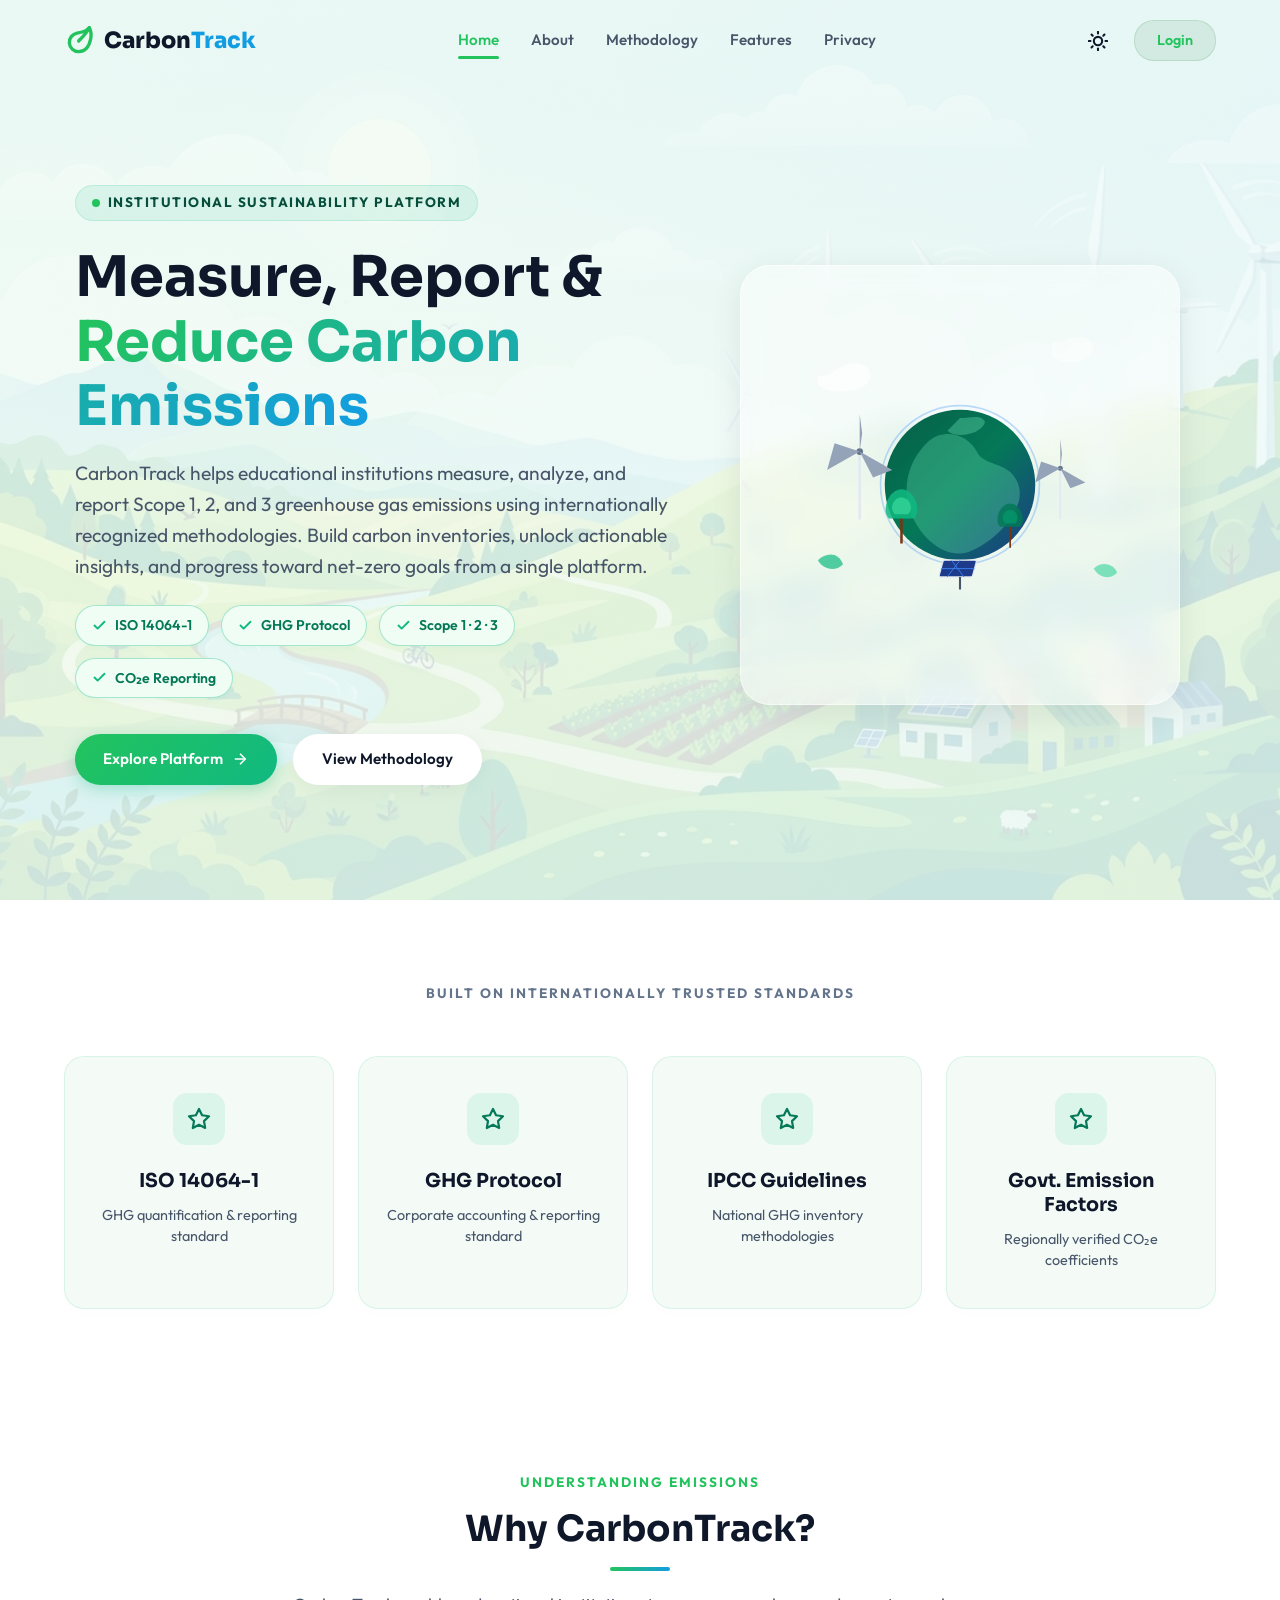
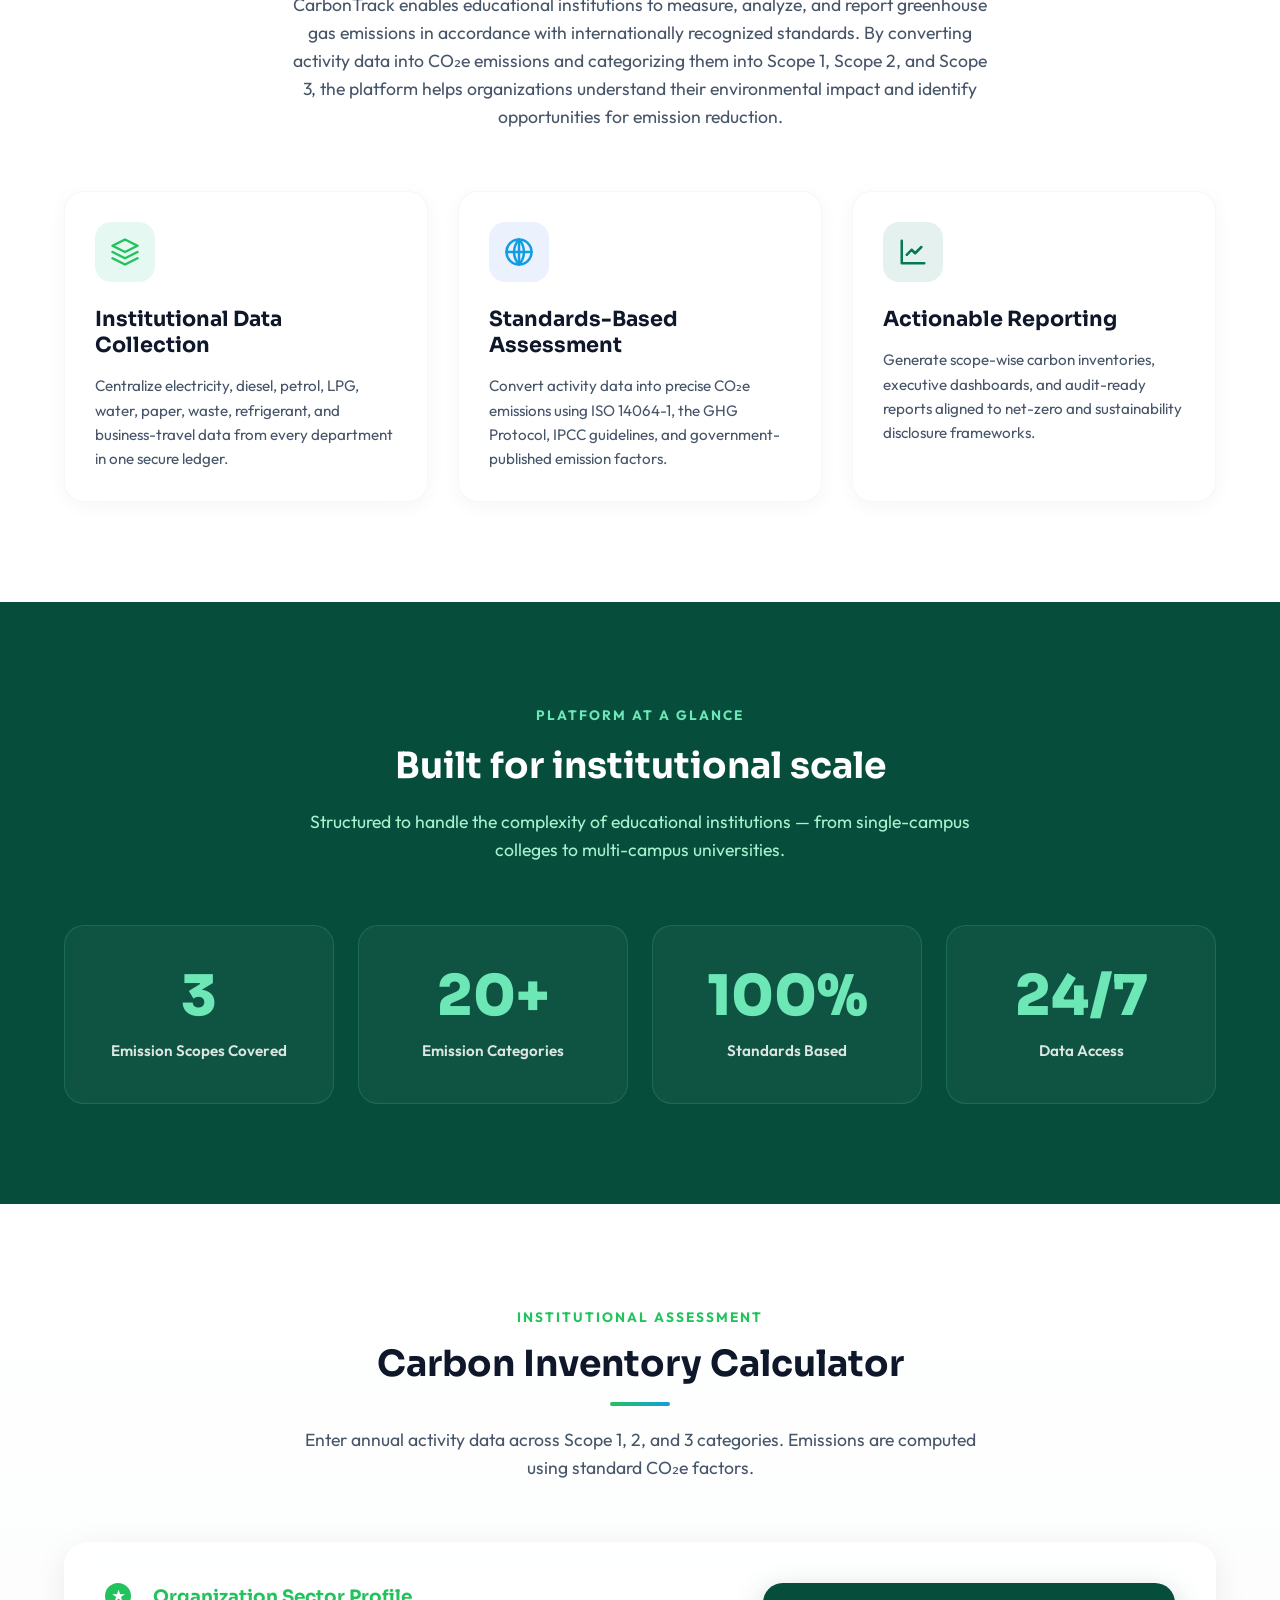
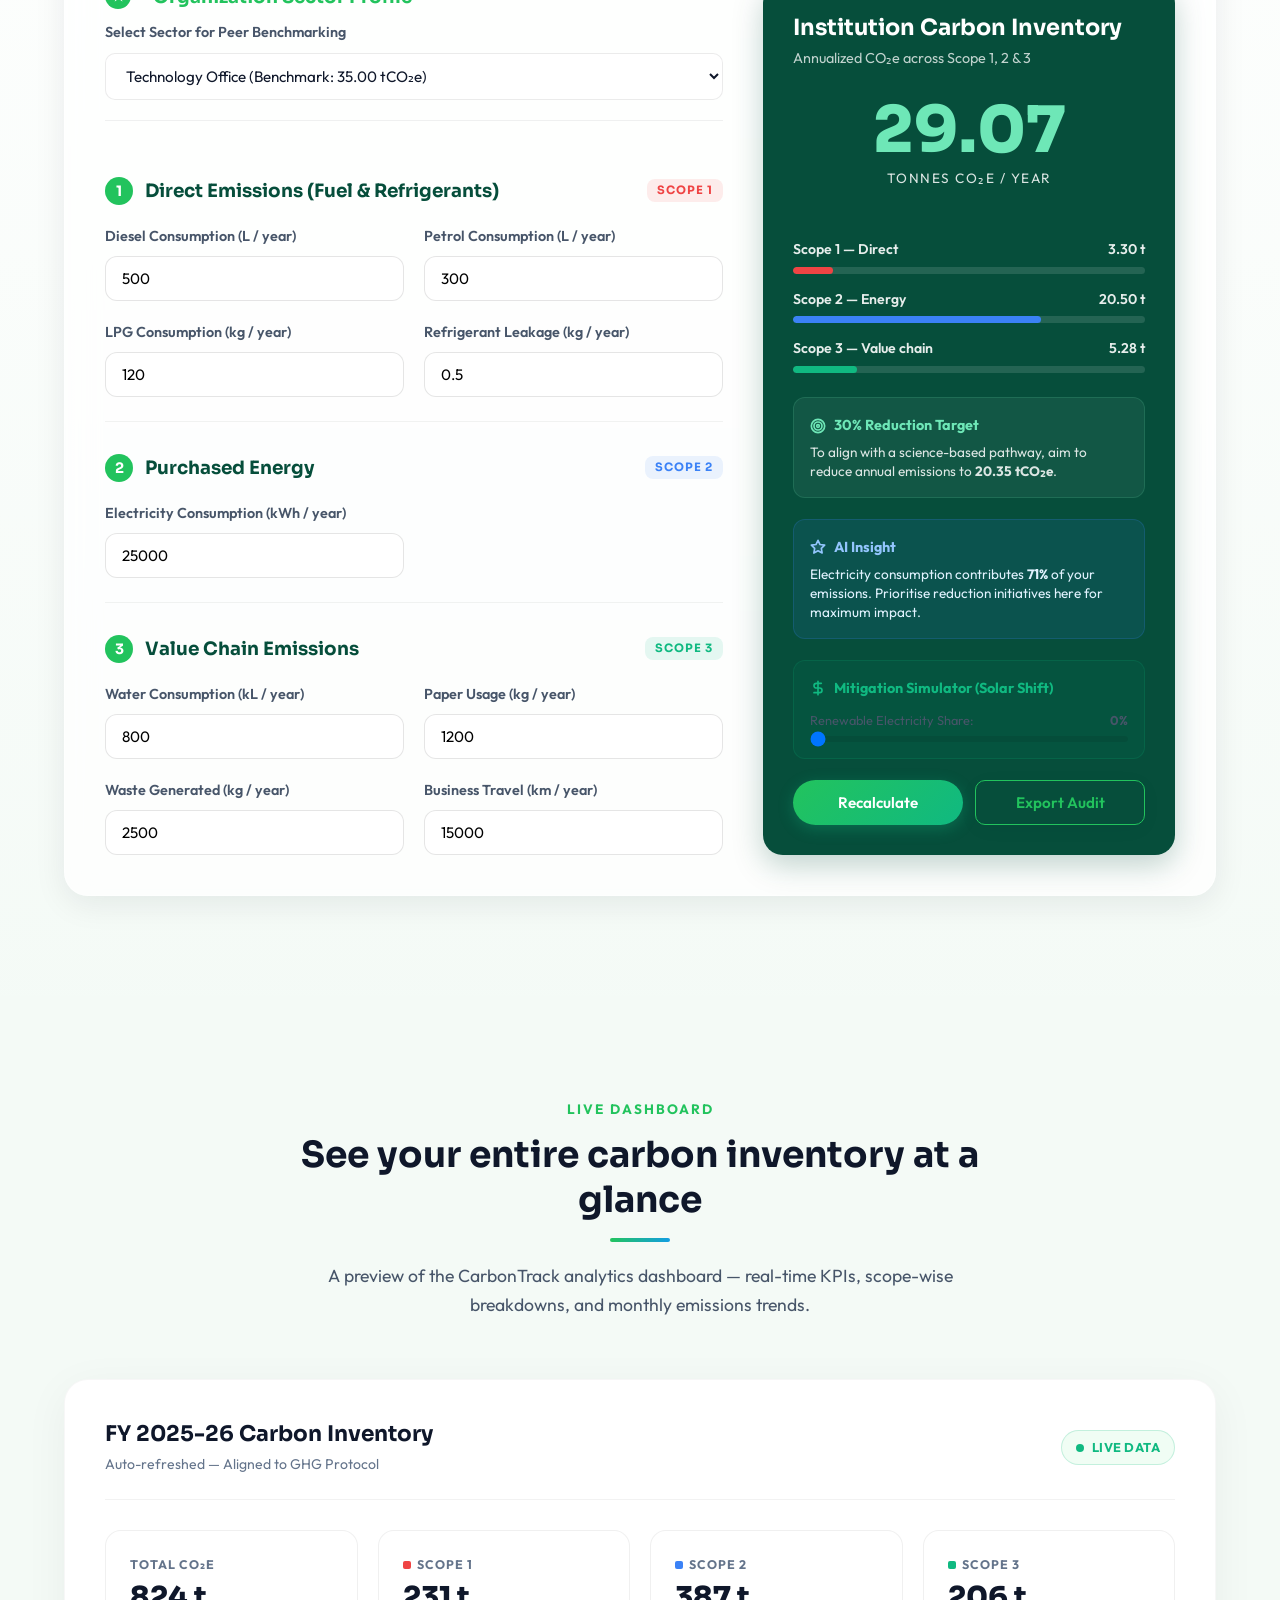
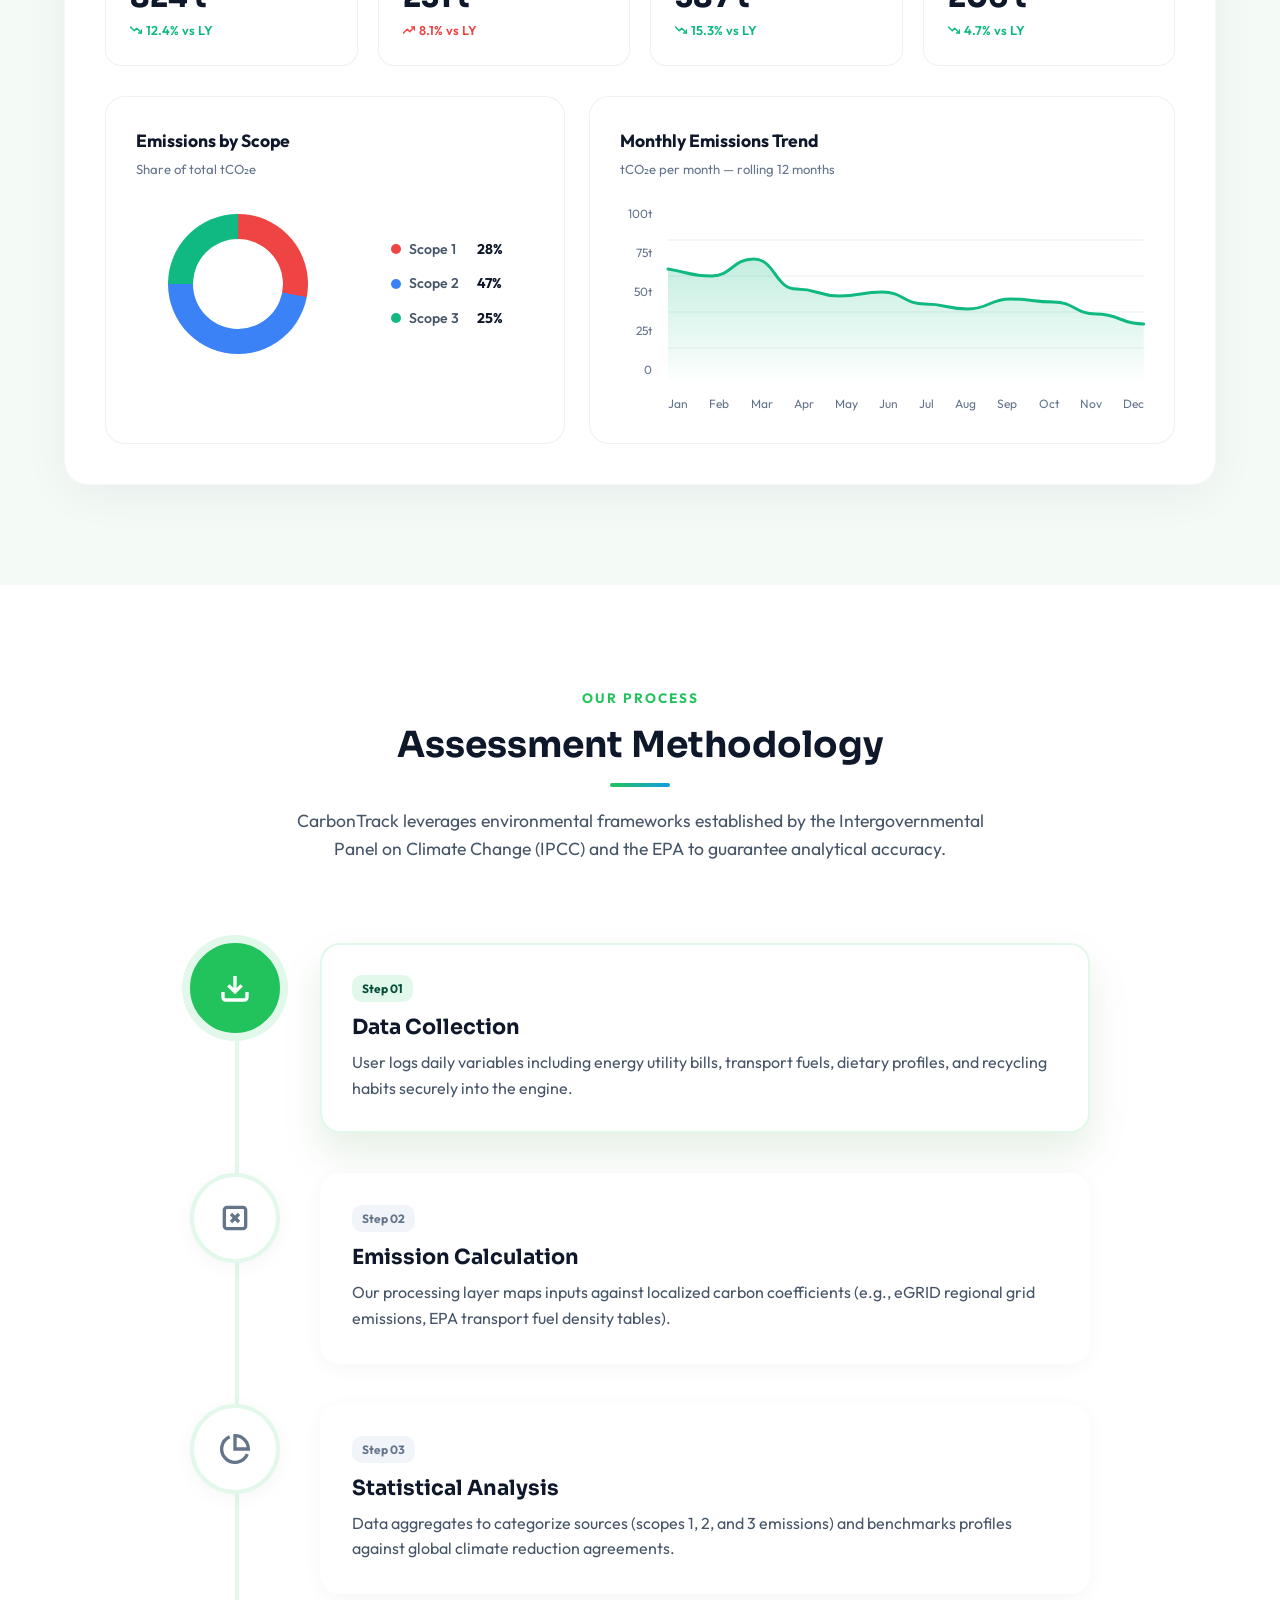
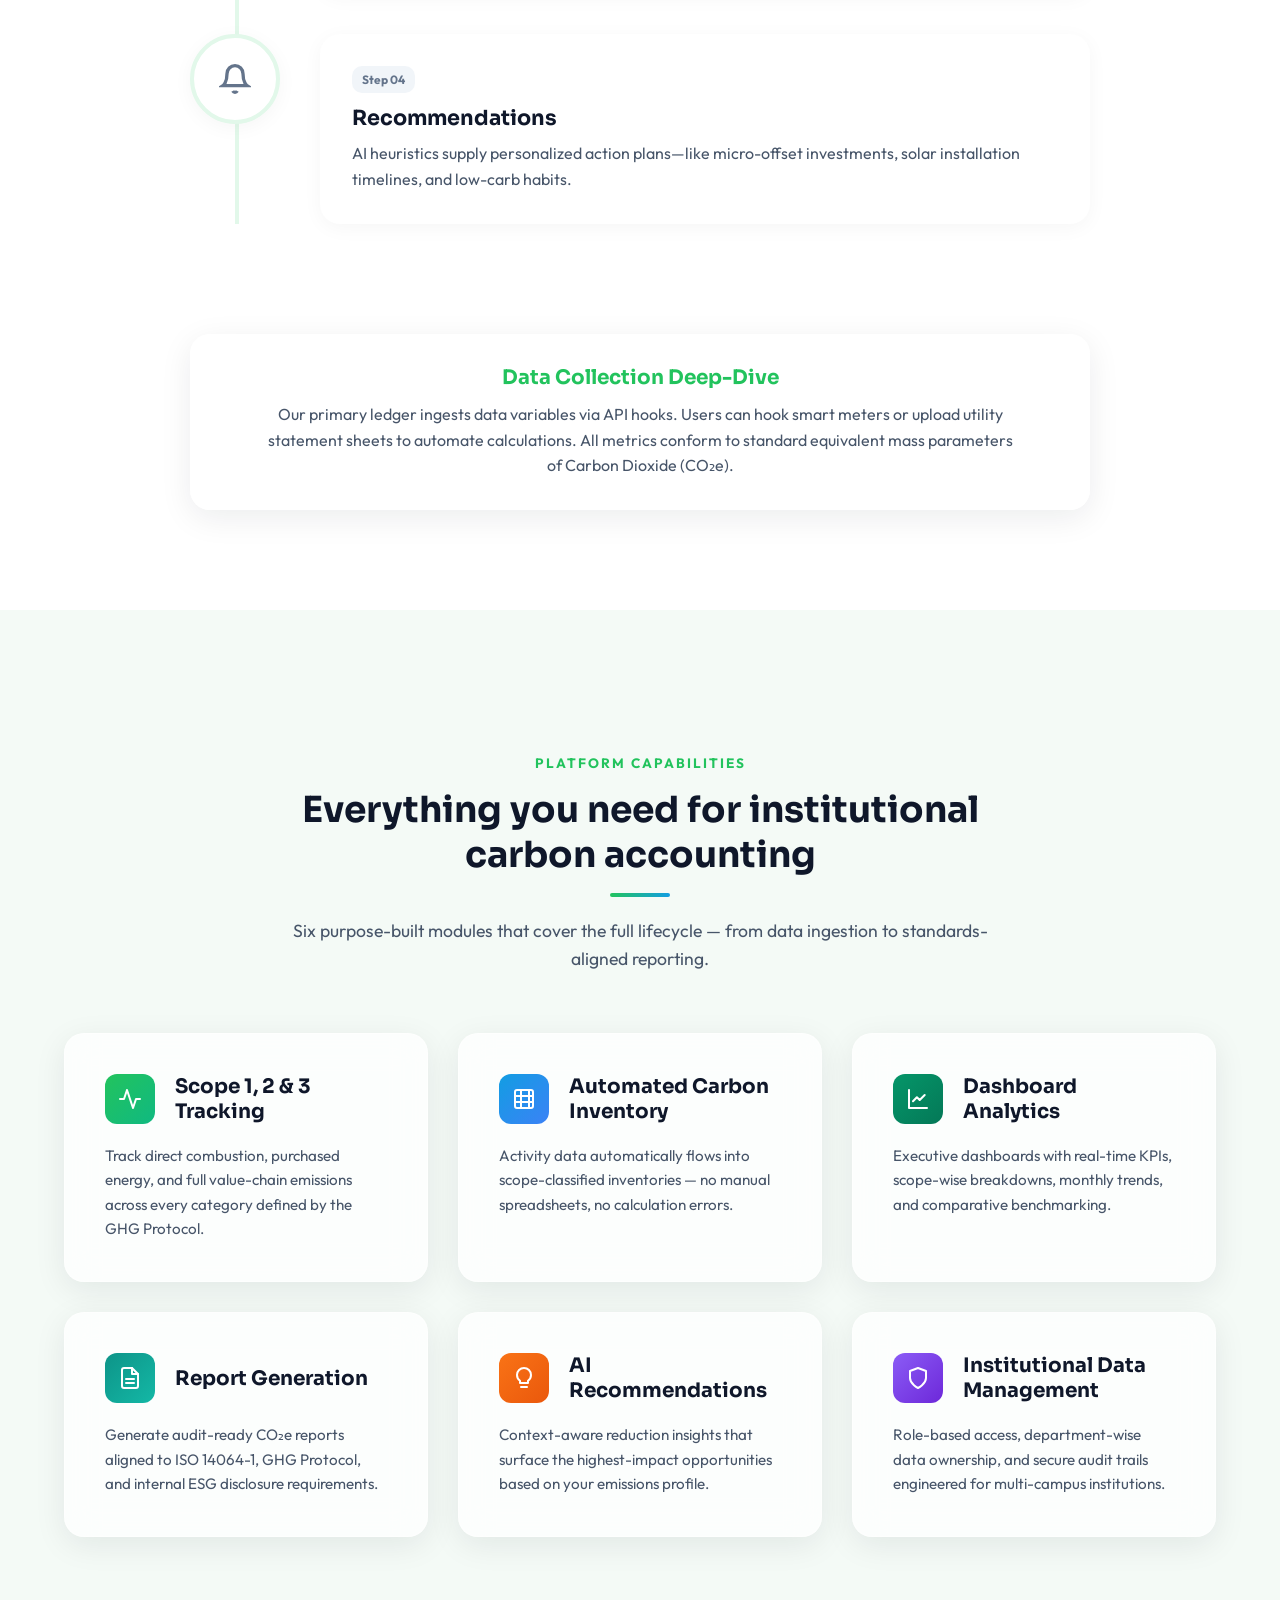
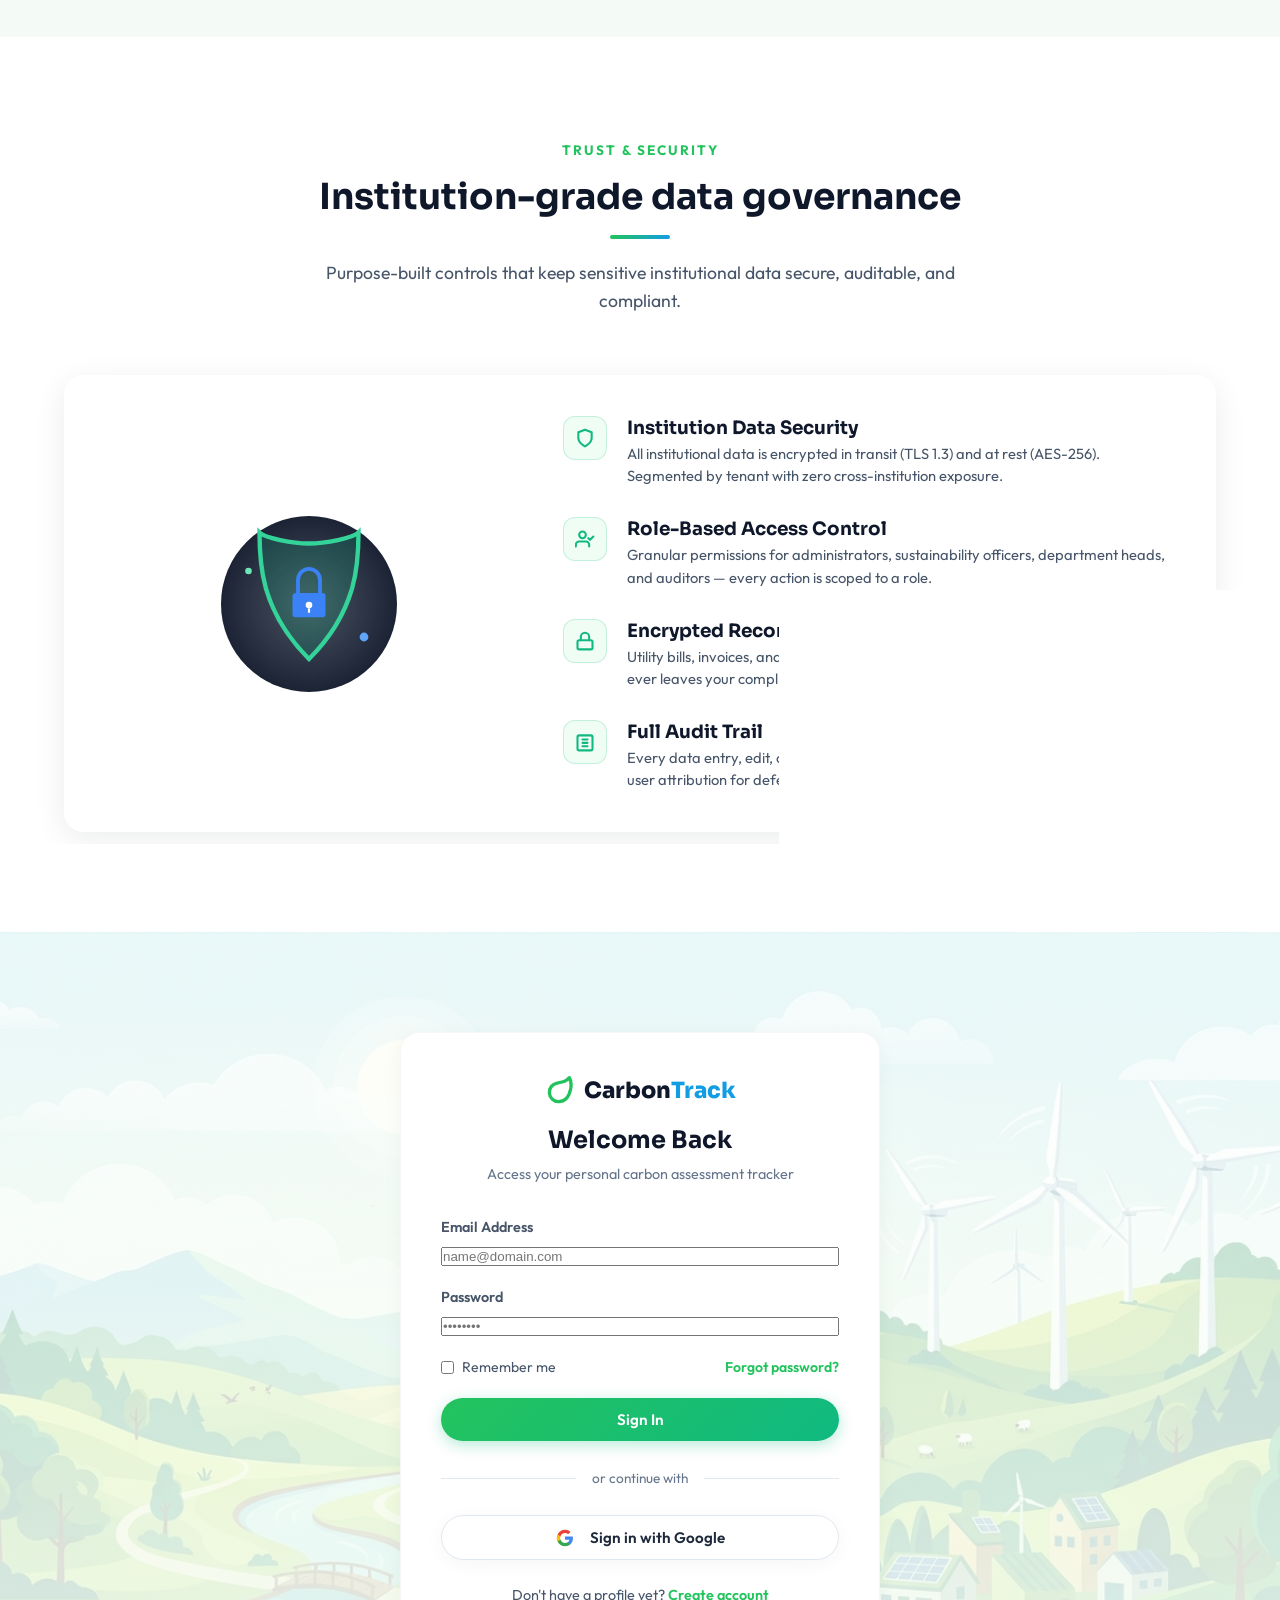
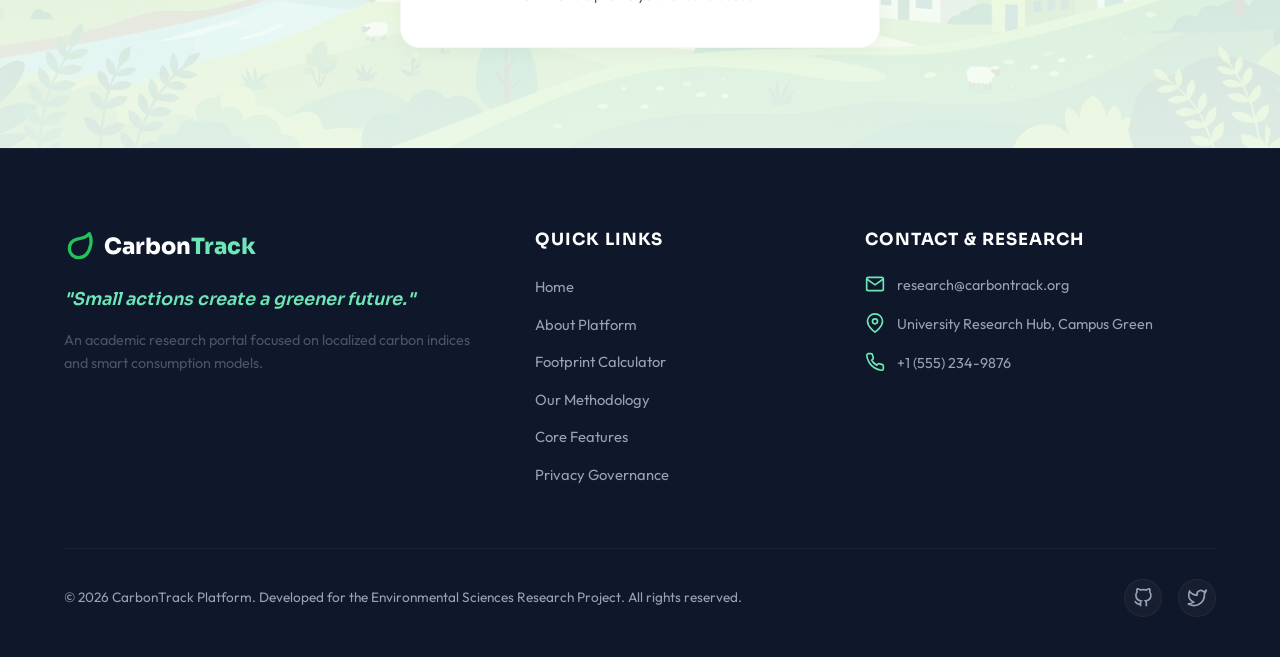
==== carbontrack/index.html @ b7587c64 "feat: upgrade CarbonTrack to institutional scale with live dashboard, dark mode, mitigation scenario" ====
<!DOCTYPE html>
<html lang="en">
<head>
    <meta charset="UTF-8">
    <meta name="viewport" content="width=device-width, initial-scale=1.0">
    <title>CarbonTrack — Carbon Footprint Emission Assessment Platform</title>
    <!-- SEO Meta Tags -->
    <meta name="description" content="An advanced data-driven assessment platform to measure, analyze, and optimize carbon footprint emissions. Clean environmental themes, interactive calculator, and sustainability reports.">
    <meta name="keywords" content="carbon footprint, carbon emission, sustainability, greenhouse gases, climate change calculator, eco tracker">
    <!-- Google Fonts -->
    <link rel="preconnect" href="https://fonts.googleapis.com">
    <link rel="preconnect" href="https://fonts.gstatic.com" crossorigin>
    <link href="https://fonts.googleapis.com/css2?family=Outfit:wght@300;400;500;600;700;800&family=Sora:wght@400;600;700;800&display=swap" rel="stylesheet">
    <!-- Stylesheet -->
    <link rel="stylesheet" href="styles.css">
</head>
<body>

    <!-- Header / Navigation Bar -->
    <header class="navbar" id="navbar">
        <div class="nav-container">
            <a href="#home" class="logo" id="nav-logo">
                <svg class="logo-svg" viewBox="0 0 24 24" fill="none" stroke="currentColor" stroke-width="2.5" stroke-linecap="round" stroke-linejoin="round">
                    <path d="M11 20A7 7 0 0 1 9.8 6.1C15.5 5 17 4.48 19 2c1 2 2 3.5 1 8.5C18.4 18 14.5 20 11 20z"></path>
                    <path d="M19 2c-2.26 4.33-5.27 7.14-8 10"></path>
                </svg>
                <span>Carbon<span>Track</span></span>
            </a>
            
            <nav class="nav-menu" id="nav-menu">
                <a href="#home" class="nav-link active">Home</a>
                <a href="#about" class="nav-link">About</a>
                <a href="#methodology" class="nav-link">Methodology</a>
                <a href="#features" class="nav-link">Features</a>
                <a href="#privacy" class="nav-link">Privacy</a>
                <a href="#login" class="nav-btn-login-mobile">Login</a>
            </nav>

            <div class="nav-actions">
                <button class="theme-toggle-btn" id="theme-toggle-btn" aria-label="Toggle Theme">
                    <svg class="sun-icon" viewBox="0 0 24 24" fill="none" stroke="currentColor" stroke-width="2.5" stroke-linecap="round" stroke-linejoin="round">
                        <circle cx="12" cy="12" r="5"></circle>
                        <line x1="12" y1="1" x2="12" y2="3"></line>
                        <line x1="12" y1="21" x2="12" y2="23"></line>
                        <line x1="4.22" y1="4.22" x2="5.64" y2="5.64"></line>
                        <line x1="18.36" y1="18.36" x2="19.78" y2="19.78"></line>
                        <line x1="1" y1="12" x2="3" y2="12"></line>
                        <line x1="21" y1="12" x2="23" y2="12"></line>
                        <line x1="4.22" y1="19.78" x2="5.64" y2="18.36"></line>
                        <line x1="18.36" y1="5.64" x2="19.78" y2="4.22"></line>
                    </svg>
                    <svg class="moon-icon" viewBox="0 0 24 24" fill="none" stroke="currentColor" stroke-width="2.5" stroke-linecap="round" stroke-linejoin="round" style="display: none;">
                        <path d="M21 12.79A9 9 0 1 1 11.21 3 7 7 0 0 0 21 12.79z"></path>
                    </svg>
                </button>
                <a href="#login" class="btn-login-nav" id="login-nav-trigger">Login</a>
                <button class="hamburger-toggle" id="hamburger-toggle" aria-label="Toggle Menu">
                    <span></span>
                    <span></span>
                    <span></span>
                </button>
            </div>
        </div>
    </header>

    <!-- Hero Section -->
    <section class="hero-section" id="home">
        <div class="hero-bg-overlay"></div>
        <div class="hero-container">
            <div class="hero-content">
                <div class="hero-tagline">
                    <span class="pulse-dot"></span> Institutional Sustainability Platform
                </div>
                <h1 class="hero-title">Measure, Report &<br><span class="highlight-text">Reduce Carbon Emissions</span></h1>
                <p class="hero-subtitle">
                    CarbonTrack helps educational institutions measure, analyze, and report Scope 1, 2, and 3 greenhouse gas emissions using internationally recognized methodologies. Build carbon inventories, unlock actionable insights, and progress toward net-zero goals from a single platform.
                </p>
                <div class="hero-badges">
                    <div class="hero-badge-pill">
                        <svg class="badge-check-icon" viewBox="0 0 24 24" fill="none" stroke="currentColor" stroke-width="3" stroke-linecap="round" stroke-linejoin="round">
                            <polyline points="20 6 9 17 4 12"></polyline>
                        </svg>
                        <span>ISO 14064-1</span>
                    </div>
                    <div class="hero-badge-pill">
                        <svg class="badge-check-icon" viewBox="0 0 24 24" fill="none" stroke="currentColor" stroke-width="3" stroke-linecap="round" stroke-linejoin="round">
                            <polyline points="20 6 9 17 4 12"></polyline>
                        </svg>
                        <span>GHG Protocol</span>
                    </div>
                    <div class="hero-badge-pill">
                        <svg class="badge-check-icon" viewBox="0 0 24 24" fill="none" stroke="currentColor" stroke-width="3" stroke-linecap="round" stroke-linejoin="round">
                            <polyline points="20 6 9 17 4 12"></polyline>
                        </svg>
                        <span>Scope 1 · 2 · 3</span>
                    </div>
                    <div class="hero-badge-pill">
                        <svg class="badge-check-icon" viewBox="0 0 24 24" fill="none" stroke="currentColor" stroke-width="3" stroke-linecap="round" stroke-linejoin="round">
                            <polyline points="20 6 9 17 4 12"></polyline>
                        </svg>
                        <span>CO₂e Reporting</span>
                    </div>
                </div>
                <div class="hero-ctas">
                    <a href="#calculator" class="btn btn-primary">
                        <span>Explore Platform</span>
                        <svg width="18" height="18" viewBox="0 0 24 24" fill="none" stroke="currentColor" stroke-width="2"><line x1="5" y1="12" x2="19" y2="12"></line><polyline points="12 5 19 12 12 19"></polyline></svg>
                    </a>
                    <a href="#methodology" class="btn btn-secondary">View Methodology</a>
                </div>
            </div>
            
            <!-- Graphic Container with Interactive Eco-Scene -->
            <div class="hero-visual">
                <div class="glass-scene-card">
                    <svg class="eco-illustration" viewBox="0 0 500 500" fill="none" xmlns="http://www.w3.org/2000/svg">
                        <!-- Sky Background & Clouds -->
                        <g class="sky-elements">
                            <path class="cloud-1" d="M80 120 C 100 120, 110 100, 130 105 C 145 108, 150 125, 130 135 C 110 140, 90 140, 80 130 Z" fill="white" fill-opacity="0.6"/>
                            <path class="cloud-2" d="M360 80 C 375 80, 385 70, 400 75 C 410 78, 415 90, 400 100 C 385 105, 370 105, 360 95 Z" fill="white" fill-opacity="0.4"/>
                        </g>

                        <!-- Glowing Sun -->
                        <circle cx="250" cy="250" r="160" stroke="url(#sun-glow)" stroke-width="1.5" stroke-dasharray="10 15" class="sun-orbit"/>
                        <circle cx="250" cy="250" r="120" stroke="rgba(255,255,255,0.15)" stroke-width="1"/>
                        
                        <!-- Stylized Earth Core -->
                        <g class="earth-group">
                            <circle cx="250" cy="250" r="90" fill="url(#earth-gradient)" class="earth-core"/>
                            <!-- Landmasses -->
                            <path d="M210 200 C 230 180, 260 190, 270 210 C 280 230, 310 220, 320 250 C 330 280, 290 320, 260 330 C 230 340, 200 310, 190 280 C 180 250, 190 220, 210 200 Z" fill="#6EE7B7" fill-opacity="0.3" class="earth-land"/>
                            <path d="M250 170 C 265 170, 275 165, 280 175 C 275 190, 245 195, 235 185 Z" fill="#6EE7B7" fill-opacity="0.35" class="earth-land"/>
                            <!-- Earth atmosphere ring -->
                            <circle cx="250" cy="250" r="95" stroke="#60A5FA" stroke-width="2" stroke-opacity="0.4" fill="none"/>
                        </g>

                        <!-- Eco-Grid Objects -->
                        <!-- Wind Turbine 1 (Left) -->
                        <g class="turbine" transform="translate(130, 210)">
                            <line x1="0" y1="0" x2="0" y2="80" stroke="#E2E8F0" stroke-width="3" stroke-linecap="round"/>
                            <g class="blades">
                                <circle cx="0" cy="0" r="4" fill="#64748B"/>
                                <path d="M0 0 L0 -45 L3 -22 Z" fill="#94A3B8"/>
                                <path d="M0 0 L39 22 L16 31 Z" fill="#94A3B8"/>
                                <path d="M0 0 L-39 22 L-30 -10 Z" fill="#94A3B8"/>
                            </g>
                        </g>
                        
                        <!-- Wind Turbine 2 (Right) -->
                        <g class="turbine fast" transform="translate(370, 230)">
                            <line x1="0" y1="0" x2="0" y2="60" stroke="#E2E8F0" stroke-width="2" stroke-linecap="round"/>
                            <g class="blades">
                                <circle cx="0" cy="0" r="3" fill="#64748B"/>
                                <path d="M0 0 L0 -35 L2 -17 Z" fill="#94A3B8"/>
                                <path d="M0 0 L30 17 L12 24 Z" fill="#94A3B8"/>
                                <path d="M0 0 L-30 17 L-23 -8 Z" fill="#94A3B8"/>
                            </g>
                        </g>

                        <!-- Swaying Trees -->
                        <g class="tree tree-left" transform="translate(180, 290)">
                            <path d="M0 0 L0 30" stroke="#78350F" stroke-width="3"/>
                            <path d="M-15 0 C -25 -10, -15 -35, 0 -35 C 15 -35, 25 -10, 15 0 Z" fill="#10B981" fill-opacity="0.85"/>
                            <path d="M-8 -5 C -15 -12, -10 -25, 0 -25 C 10 -25, 15 -12, 8 -5 Z" fill="#34D399" fill-opacity="0.8"/>
                        </g>
                        
                        <g class="tree tree-right" transform="translate(310, 300)">
                            <path d="M0 0 L0 25" stroke="#78350F" stroke-width="2"/>
                            <path d="M-12 0 C -20 -8, -12 -28, 0 -28 C 12 -28, 20 -8, 12 0 Z" fill="#047857" fill-opacity="0.85"/>
                            <path d="M-6 -4 C -12 -10, -8 -20, 0 -20 C 8 -20, 12 -10, 6 -4 Z" fill="#059669" fill-opacity="0.8"/>
                        </g>

                        <!-- Solar Panels -->
                        <g class="solar-panel" transform="translate(230, 340)">
                            <rect x="0" y="0" width="40" height="20" rx="2" transform="skewX(-15)" fill="#1E3A8A" stroke="#E2E8F0" stroke-width="1.5"/>
                            <line x1="10" y1="0" x2="30" y2="20" stroke="#3B82F6" stroke-width="1" transform="skewX(-15)"/>
                            <line x1="20" y1="0" x2="10" y2="20" stroke="#3B82F6" stroke-width="1" transform="skewX(-15)"/>
                            <line x1="0" y1="10" x2="40" y2="10" stroke="#3B82F6" stroke-width="1" transform="skewX(-15)"/>
                            <line x1="20" y1="20" x2="20" y2="35" stroke="#475569" stroke-width="2.5"/>
                        </g>

                        <!-- Animated Leaves floating -->
                        <path class="leaf-particle l1" d="M80 340 C90 330, 105 330, 110 345 C100 355, 85 350, 80 340 Z" fill="#10B981" fill-opacity="0.7"/>
                        <path class="leaf-particle l2" d="M410 350 C420 340, 435 345, 438 355 C428 365, 415 360, 410 350 Z" fill="#34D399" fill-opacity="0.6"/>

                        <!-- Gradients definition -->
                        <defs>
                            <radialGradient id="sun-glow" cx="50%" cy="50%" r="50%">
                                <stop offset="0%" stop-color="#34D399" stop-opacity="0.3"/>
                                <stop offset="60%" stop-color="#3B82F6" stop-opacity="0.1"/>
                                <stop offset="100%" stop-color="#FFFFFF" stop-opacity="0"/>
                            </radialGradient>
                            <linearGradient id="earth-gradient" x1="0%" y1="0%" x2="100%" y2="100%">
                                <stop offset="0%" stop-color="#065F46"/>
                                <stop offset="50%" stop-color="#047857"/>
                                <stop offset="100%" stop-color="#1E3A8A"/>
                            </linearGradient>
                        </defs>
                    </svg>
                </div>
            </div>
        </div>
    </section>

    <!-- Standards Section -->
    <section class="standards-section">
        <div class="container">
            <div class="standards-header text-center">
                <span class="standards-label">Built on Internationally Trusted Standards</span>
            </div>
            
            <div class="standards-grid">
                <!-- Standard 1 -->
                <div class="standard-card">
                    <div class="standard-icon-box">
                        <svg viewBox="0 0 24 24" fill="none" stroke="currentColor" stroke-width="2.2" stroke-linecap="round" stroke-linejoin="round" class="standard-icon">
                            <polygon points="12 2 15.09 8.26 22 9.27 17 14.14 18.18 21.02 12 17.77 5.82 21.02 7 14.14 2 9.27 8.91 8.26 12 2"></polygon>
                        </svg>
                    </div>
                    <h3>ISO 14064-1</h3>
                    <p>GHG quantification & reporting standard</p>
                </div>
                
                <!-- Standard 2 -->
                <div class="standard-card">
                    <div class="standard-icon-box">
                        <svg viewBox="0 0 24 24" fill="none" stroke="currentColor" stroke-width="2.2" stroke-linecap="round" stroke-linejoin="round" class="standard-icon">
                            <polygon points="12 2 15.09 8.26 22 9.27 17 14.14 18.18 21.02 12 17.77 5.82 21.02 7 14.14 2 9.27 8.91 8.26 12 2"></polygon>
                        </svg>
                    </div>
                    <h3>GHG Protocol</h3>
                    <p>Corporate accounting & reporting standard</p>
                </div>
                
                <!-- Standard 3 -->
                <div class="standard-card">
                    <div class="standard-icon-box">
                        <svg viewBox="0 0 24 24" fill="none" stroke="currentColor" stroke-width="2.2" stroke-linecap="round" stroke-linejoin="round" class="standard-icon">
                            <polygon points="12 2 15.09 8.26 22 9.27 17 14.14 18.18 21.02 12 17.77 5.82 21.02 7 14.14 2 9.27 8.91 8.26 12 2"></polygon>
                        </svg>
                    </div>
                    <h3>IPCC Guidelines</h3>
                    <p>National GHG inventory methodologies</p>
                </div>
                
                <!-- Standard 4 -->
                <div class="standard-card">
                    <div class="standard-icon-box">
                        <svg viewBox="0 0 24 24" fill="none" stroke="currentColor" stroke-width="2.2" stroke-linecap="round" stroke-linejoin="round" class="standard-icon">
                            <polygon points="12 2 15.09 8.26 22 9.27 17 14.14 18.18 21.02 12 17.77 5.82 21.02 7 14.14 2 9.27 8.91 8.26 12 2"></polygon>
                        </svg>
                    </div>
                    <h3>Govt. Emission Factors</h3>
                    <p>Regionally verified CO₂e coefficients</p>
                </div>
            </div>
        </div>
    </section>

    <!-- About Carbon Footprint Section -->
    <section class="about-section" id="about">
        <div class="container">
            <div class="section-header text-center">
                <span class="section-label">Understanding Emissions</span>
                <h2 class="section-title">Why CarbonTrack?</h2>
                <div class="title-bar"></div>
                <p class="section-desc">
                   CarbonTrack enables educational institutions to measure, analyze, and report greenhouse gas emissions in accordance with internationally recognized standards. By converting activity data into CO₂e emissions and categorizing them into Scope 1, Scope 2, and Scope 3, the platform helps organizations understand their environmental impact and identify opportunities for emission reduction.
                </p>
            </div>

            <div class="grid grid-3">
                <!-- Card 1 -->
                <div class="card about-card scroll-reveal">
                    <div class="card-icon-container">
                        <svg viewBox="0 0 24 24" fill="none" stroke="currentColor" stroke-width="2" stroke-linecap="round" stroke-linejoin="round" class="card-icon green">
                            <polygon points="12 2 2 7 12 12 22 7 12 2"></polygon>
                            <polyline points="2 17 12 22 22 17"></polyline>
                            <polyline points="2 12 12 17 22 12"></polyline>
                        </svg>
                    </div>
                    <h3>Institutional Data Collection</h3>
                    <p>Centralize electricity, diesel, petrol, LPG, water, paper, waste, refrigerant, and business-travel data from every department in one secure ledger.</p>
                </div>
                
                <!-- Card 2 -->
                <div class="card about-card scroll-reveal">
                    <div class="card-icon-container">
                        <svg viewBox="0 0 24 24" fill="none" stroke="currentColor" stroke-width="2" stroke-linecap="round" stroke-linejoin="round" class="card-icon blue">
                            <circle cx="12" cy="12" r="10"></circle>
                            <line x1="2" y1="12" x2="22" y2="12"></line>
                            <line x1="12" y1="2" x2="12" y2="22"></line>
                            <path d="M12 2a15.3 15.3 0 0 1 4 10 15.3 15.3 0 0 1-4 10 15.3 15.3 0 0 1-4-10 15.3 15.3 0 0 1 4-10z"></path>
                        </svg>
                    </div>
                    <h3>Standards-Based Assessment</h3>
                    <p>Convert activity data into precise CO₂e emissions using ISO 14064-1, the GHG Protocol, IPCC guidelines, and government-published emission factors.</p>
                </div>

                <!-- Card 3 -->
                <div class="card about-card scroll-reveal">
                    <div class="card-icon-container">
                        <svg viewBox="0 0 24 24" fill="none" stroke="currentColor" stroke-width="2" stroke-linecap="round" stroke-linejoin="round" class="card-icon emerald">
                            <path d="M3 3v18h18"></path>
                            <polyline points="18.7 8 13.7 13 10.9 10.2 7 14.3"></polyline>
                        </svg>
                    </div>
                    <h3>Actionable Reporting</h3>
                    <p>Generate scope-wise carbon inventories, executive dashboards, and audit-ready reports aligned to net-zero and sustainability disclosure frameworks.</p>
                </div>
            </div>
        </div>
    </section>

    <!-- Stats Section -->
    <section class="stats-section">
        <div class="container">
            <div class="stats-header text-center">
                <span class="stats-label">Platform at a Glance</span>
                <h2 class="stats-title">Built for institutional scale</h2>
                <p class="stats-desc">Structured to handle the complexity of educational institutions — from single-campus colleges to multi-campus universities.</p>
            </div>
            
            <div class="stats-grid">
                <!-- Stat 1 -->
                <div class="stat-card scroll-reveal">
                    <div class="stat-number">3</div>
                    <div class="stat-text">Emission Scopes Covered</div>
                </div>
                
                <!-- Stat 2 -->
                <div class="stat-card scroll-reveal">
                    <div class="stat-number">20+</div>
                    <div class="stat-text">Emission Categories</div>
                </div>
                
                <!-- Stat 3 -->
                <div class="stat-card scroll-reveal">
                    <div class="stat-number">100%</div>
                    <div class="stat-text">Standards Based</div>
                </div>
                
                <!-- Stat 4 -->
                <div class="stat-card scroll-reveal">
                    <div class="stat-number">24/7</div>
                    <div class="stat-text">Data Access</div>
                </div>
            </div>
        </div>
    </section>

    <!-- Interactive Carbon Footprint Calculator Widget -->
    <section class="calculator-section" id="calculator">
        <div class="container">
            <div class="section-header text-center">
                <span class="section-label">Institutional Assessment</span>
                <h2 class="section-title">Carbon Inventory Calculator</h2>
                <div class="title-bar"></div>
                <p class="section-desc">Enter annual activity data across Scope 1, 2, and 3 categories. Emissions are computed using standard CO₂e factors.</p>
            </div>

            <div class="calculator-wrapper glass-card">
                <div class="calculator-form">
                    <!-- Organization Sector Benchmarking Profile -->
                    <div class="form-group-wrapper" style="margin-bottom: 24px; border-bottom: 1.5px solid rgba(0,0,0,0.06); padding-bottom: 20px;">
                        <h4 class="form-section-title" style="margin-bottom: 12px;">
                            <span class="title-left" style="color: var(--primary);">
                                <span class="step-num" style="background: var(--primary); color: white; border-radius: 50%; width: 26px; height: 26px; display: inline-flex; align-items: center; justify-content: center; font-weight: 700; margin-right: 10px;">★</span> Organization Sector Profile
                            </span>
                        </h4>
                        <div class="form-grid" style="grid-template-columns: 1fr;">
                            <div class="form-control">
                                <label for="organization-sector">Select Sector for Peer Benchmarking</label>
                                <select id="organization-sector" style="width: 100%; padding: 12px 16px; border: 1.5px solid rgba(0,0,0,0.08); border-radius: 10px; font-family: inherit; font-size: 0.95rem; background: var(--white); color: var(--dark); outline: none; transition: var(--transition); cursor: pointer;">
                                    <option value="tech-office">Technology Office (Benchmark: 35.00 tCO₂e)</option>
                                    <option value="university">University Campus (Benchmark: 120.00 tCO₂e)</option>
                                    <option value="manufacturing">Manufacturing Facility (Benchmark: 450.00 tCO₂e)</option>
                                    <option value="retail">Retail Store (Benchmark: 25.00 tCO₂e)</option>
                                </select>
                            </div>
                        </div>
                    </div>

                    <!-- Step 1: Scope 1 -->
                    <div class="form-group-wrapper">
                        <h4 class="form-section-title">
                            <span class="title-left">
                                <span class="step-num">1</span> Direct Emissions (Fuel & Refrigerants)
                            </span>
                            <span class="scope-badge scope1">Scope 1</span>
                        </h4>
                        <div class="form-grid">
                            <div class="form-control">
                                <label for="diesel-consumption">Diesel Consumption (L / year)</label>
                                <input type="number" id="diesel-consumption" value="500" min="0">
                            </div>
                            <div class="form-control">
                                <label for="petrol-consumption">Petrol Consumption (L / year)</label>
                                <input type="number" id="petrol-consumption" value="300" min="0">
                            </div>
                            <div class="form-control">
                                <label for="lpg-consumption">LPG Consumption (kg / year)</label>
                                <input type="number" id="lpg-consumption" value="120" min="0">
                            </div>
                            <div class="form-control">
                                <label for="refrigerant-leakage">Refrigerant Leakage (kg / year)</label>
                                <input type="number" id="refrigerant-leakage" value="0.5" step="0.1" min="0">
                            </div>
                        </div>
                    </div>

                    <!-- Step 2: Scope 2 -->
                    <div class="form-group-wrapper">
                        <h4 class="form-section-title">
                            <span class="title-left">
                                <span class="step-num">2</span> Purchased Energy
                            </span>
                            <span class="scope-badge scope2">Scope 2</span>
                        </h4>
                        <div class="form-grid">
                            <div class="form-control">
                                <label for="electricity-consumption">Electricity Consumption (kWh / year)</label>
                                <input type="number" id="electricity-consumption" value="25000" min="0">
                            </div>
                        </div>
                    </div>

                    <!-- Step 3: Scope 3 -->
                    <div class="form-group-wrapper">
                        <h4 class="form-section-title">
                            <span class="title-left">
                                <span class="step-num">3</span> Value Chain Emissions
                            </span>
                            <span class="scope-badge scope3">Scope 3</span>
                        </h4>
                        <div class="form-grid">
                            <div class="form-control">
                                <label for="water-consumption">Water Consumption (kL / year)</label>
                                <input type="number" id="water-consumption" value="800" min="0">
                            </div>
                            <div class="form-control">
                                <label for="paper-usage">Paper Usage (kg / year)</label>
                                <input type="number" id="paper-usage" value="1200" min="0">
                            </div>
                            <div class="form-control">
                                <label for="waste-generated">Waste Generated (kg / year)</label>
                                <input type="number" id="waste-generated" value="2500" min="0">
                            </div>
                            <div class="form-control">
                                <label for="business-travel">Business Travel (km / year)</label>
                                <input type="number" id="business-travel" value="15000" min="0">
                            </div>
                        </div>
                    </div>
                </div>

                <!-- Calculator Outputs (Visual meters) -->
                <div class="calculator-results">
                    <div class="results-header">
                        <h3>Institution Carbon Inventory</h3>
                        <p>Annualized CO₂e across Scope 1, 2 & 3</p>
                    </div>

                    <div class="emissions-score-box">
                        <div class="score-number" id="carbon-score">29.07</div>
                        <div class="score-unit">TONNES CO₂E / YEAR</div>
                    </div>

                    <!-- Scope Breakdown Bars -->
                    <div class="scopes-breakdown">
                        <div class="scope-row">
                            <div class="scope-info">
                                <span>Scope 1 — Direct</span>
                                <span id="scope1-val">3.30 t</span>
                            </div>
                            <div class="scope-bar-track">
                                <div class="scope-bar-fill scope1-fill" id="scope1-bar" style="width: 11.3%;"></div>
                            </div>
                        </div>
                        <div class="scope-row">
                            <div class="scope-info">
                                <span>Scope 2 — Energy</span>
                                <span id="scope2-val">20.50 t</span>
                            </div>
                            <div class="scope-bar-track">
                                <div class="scope-bar-fill scope2-fill" id="scope2-bar" style="width: 70.5%;"></div>
                            </div>
                        </div>
                        <div class="scope-row">
                            <div class="scope-info">
                                <span>Scope 3 — Value chain</span>
                                <span id="scope3-val">5.28 t</span>
                            </div>
                            <div class="scope-bar-track">
                                <div class="scope-bar-fill scope3-fill" id="scope3-bar" style="width: 18.2%;"></div>
                            </div>
                        </div>
                    </div>

                    <!-- Target Reduction Indicator -->
                    <div class="target-box">
                        <div class="target-header">
                            <svg class="target-icon" viewBox="0 0 24 24" fill="none" stroke="currentColor" stroke-width="2.5" stroke-linecap="round" stroke-linejoin="round">
                                <circle cx="12" cy="12" r="10"></circle>
                                <circle cx="12" cy="12" r="6"></circle>
                                <circle cx="12" cy="12" r="2"></circle>
                            </svg>
                            <span>30% Reduction Target</span>
                        </div>
                        <p class="target-text">To align with a science-based pathway, aim to reduce annual emissions to <strong id="target-val">20.35 tCO₂e</strong>.</p>
                    </div>

                    <!-- AI Insight Box -->
                    <div class="insight-box">
                        <div class="insight-header">
                            <svg class="insight-icon" viewBox="0 0 24 24" fill="none" stroke="currentColor" stroke-width="2.5" stroke-linecap="round" stroke-linejoin="round">
                                <polygon points="12 2 15.09 8.26 22 9.27 17 14.14 18.18 21.02 12 17.77 5.82 21.02 7 14.14 2 9.27 8.91 8.26 12 2"></polygon>
                            </svg>
                            <span>AI Insight</span>
                        </div>
                        <p class="insight-text" id="insight-text">Electricity consumption contributes 71% of your emissions. Prioritise reduction initiatives here for maximum impact.</p>
                    </div>

                    <!-- Mitigation Scenario Simulator -->
                    <div class="mitigation-simulator-box" style="background: rgba(16, 185, 129, 0.05); border: 1.5px solid rgba(16, 185, 129, 0.15); border-radius: 12px; padding: 16px; margin-top: 16px; text-align: left;">
                        <div class="mitigation-header" style="display: flex; align-items: center; justify-content: space-between; font-weight: 700; color: #10b981; font-size: 0.9rem; margin-bottom: 10px;">
                            <span style="display: flex; align-items: center; gap: 8px;">
                                <svg width="16" height="16" viewBox="0 0 24 24" fill="none" stroke="currentColor" stroke-width="2.5" stroke-linecap="round" stroke-linejoin="round"><path d="M12 2v20M17 5H9.5a3.5 3.5 0 0 0 0 7h5a3.5 3.5 0 0 1 0 7H6"></path></svg>
                                Mitigation Simulator (Solar Shift)
                            </span>
                            <span class="savings-badge" id="savings-badge" style="background: #10b981; color: white; padding: 2px 8px; border-radius: 20px; font-size: 0.75rem; font-weight: 700; display: inline-block;">Saved: 0.00 t</span>
                        </div>
                        <div class="simulator-slider-control">
                            <label for="solar-mitigation-slider" style="font-size: 0.8rem; color: var(--text-secondary); display: flex; justify-content: space-between; margin-bottom: 6px;">
                                <span>Renewable Electricity Share:</span>
                                <strong id="solar-slider-val">0%</strong>
                            </label>
                            <input type="range" id="solar-mitigation-slider" min="0" max="100" value="0" style="width: 100%; height: 6px; background: rgba(0,0,0,0.08); border-radius: 3px; outline: none; -webkit-appearance: none; cursor: pointer; display: block;">
                        </div>
                    </div>

                    <div style="display: grid; grid-template-columns: 1fr 1fr; gap: 12px; margin-top: 16px;">
                        <button class="btn btn-primary" id="recalculate-btn" style="width: 100%;">Recalculate</button>
                        <button class="btn btn-secondary" id="export-esg-btn" style="width: 100%; background: transparent; border: 1.5px solid var(--primary); color: var(--primary); font-weight: 600; padding: 12px 20px; border-radius: 10px; cursor: pointer; transition: var(--transition);">Export Audit</button>
                    </div>
                </div>
            </div>
        </div>
    </section>

    <!-- Dashboard Section -->
    <section class="dashboard-section" id="dashboard">
        <div class="container">
            <div class="section-header text-center">
                <span class="section-label">Live Dashboard</span>
                <h2 class="section-title">See your entire carbon inventory at a glance</h2>
                <div class="title-bar"></div>
                <p class="section-desc">A preview of the CarbonTrack analytics dashboard — real-time KPIs, scope-wise breakdowns, and monthly emissions trends.</p>
            </div>
            
            <div class="dashboard-frame scroll-reveal">
                <!-- Dashboard Top Header -->
                <div class="dashboard-top">
                    <div class="dashboard-title-box">
                        <h3>FY 2025-26 Carbon Inventory</h3>
                        <p>Auto-refreshed — Aligned to GHG Protocol</p>
                    </div>
                    <div class="dashboard-status">
                        <span class="live-dot"></span>
                        <span>Live Data</span>
                    </div>
                </div>
                
                <!-- KPI Row -->
                <div class="kpi-grid">
                    <!-- KPI 1 -->
                    <div class="kpi-card">
                        <span class="kpi-title">Total CO₂e</span>
                        <h4 class="kpi-value">824 t</h4>
                        <span class="kpi-change decrease">
                            <svg width="12" height="12" viewBox="0 0 24 24" fill="none" stroke="currentColor" stroke-width="3" stroke-linecap="round" stroke-linejoin="round"><polyline points="23 18 13.5 8.5 8.5 13.5 1 6"></polyline><polyline points="17 18 23 18 23 12"></polyline></svg>
                            12.4% vs LY
                        </span>
                    </div>
                    <!-- KPI 2 -->
                    <div class="kpi-card">
                        <span class="kpi-title"><span class="color-indicator scope1"></span>Scope 1</span>
                        <h4 class="kpi-value">231 t</h4>
                        <span class="kpi-change increase">
                            <svg width="12" height="12" viewBox="0 0 24 24" fill="none" stroke="currentColor" stroke-width="3" stroke-linecap="round" stroke-linejoin="round"><polyline points="23 6 13.5 15.5 8.5 10.5 1 18"></polyline><polyline points="17 6 23 6 23 12"></polyline></svg>
                            8.1% vs LY
                        </span>
                    </div>
                    <!-- KPI 3 -->
                    <div class="kpi-card">
                        <span class="kpi-title"><span class="color-indicator scope2"></span>Scope 2</span>
                        <h4 class="kpi-value">387 t</h4>
                        <span class="kpi-change decrease">
                            <svg width="12" height="12" viewBox="0 0 24 24" fill="none" stroke="currentColor" stroke-width="3" stroke-linecap="round" stroke-linejoin="round"><polyline points="23 18 13.5 8.5 8.5 13.5 1 6"></polyline><polyline points="17 18 23 18 23 12"></polyline></svg>
                            15.3% vs LY
                        </span>
                    </div>
                    <!-- KPI 4 -->
                    <div class="kpi-card">
                        <span class="kpi-title"><span class="color-indicator scope3"></span>Scope 3</span>
                        <h4 class="kpi-value">206 t</h4>
                        <span class="kpi-change decrease">
                            <svg width="12" height="12" viewBox="0 0 24 24" fill="none" stroke="currentColor" stroke-width="3" stroke-linecap="round" stroke-linejoin="round"><polyline points="23 18 13.5 8.5 8.5 13.5 1 6"></polyline><polyline points="17 18 23 18 23 12"></polyline></svg>
                            4.7% vs LY
                        </span>
                    </div>
                </div>
                
                <!-- Charts Grid -->
                <div class="charts-grid">
                    <!-- Donut Chart Card -->
                    <div class="chart-card">
                        <div class="chart-header">
                            <h5>Emissions by Scope</h5>
                            <p>Share of total tCO₂e</p>
                        </div>
                        <div class="donut-chart-container">
                            <div class="donut-chart">
                                <div class="donut-center"></div>
                            </div>
                            <div class="donut-legend">
                                <div class="legend-item">
                                    <span class="legend-dot scope1"></span>
                                    <span class="legend-name">Scope 1</span>
                                    <span class="legend-pct">28%</span>
                                </div>
                                <div class="legend-item">
                                    <span class="legend-dot scope2"></span>
                                    <span class="legend-name">Scope 2</span>
                                    <span class="legend-pct">47%</span>
                                </div>
                                <div class="legend-item">
                                    <span class="legend-dot scope3"></span>
                                    <span class="legend-name">Scope 3</span>
                                    <span class="legend-pct">25%</span>
                                </div>
                            </div>
                        </div>
                    </div>
                    
                    <!-- Line/Area Chart Card -->
                    <div class="chart-card">
                        <div class="chart-header">
                            <h5>Monthly Emissions Trend</h5>
                            <p>tCO₂e per month — rolling 12 months</p>
                        </div>
                        <div class="trend-chart-container">
                            <div class="y-axis-labels">
                                <span>100t</span>
                                <span>75t</span>
                                <span>50t</span>
                                <span>25t</span>
                                <span>0</span>
                            </div>
                            <div class="trend-chart-wrapper">
                                <svg class="trend-chart-svg" viewBox="0 0 500 180" preserveAspectRatio="none">
                                    <defs>
                                        <linearGradient id="chart-grad" x1="0" y1="0" x2="0" y2="1">
                                            <stop offset="0%" stop-color="#10b981" stop-opacity="0.25"/>
                                            <stop offset="100%" stop-color="#10b981" stop-opacity="0"/>
                                        </linearGradient>
                                    </defs>
                                    <!-- Horizontal Grid Lines -->
                                    <line x1="0" y1="36" x2="500" y2="36" stroke="#f1f5f9" stroke-width="1.5" />
                                    <line x1="0" y1="72" x2="500" y2="72" stroke="#f1f5f9" stroke-width="1.5" />
                                    <line x1="0" y1="108" x2="500" y2="108" stroke="#f1f5f9" stroke-width="1.5" />
                                    <line x1="0" y1="144" x2="500" y2="144" stroke="#f1f5f9" stroke-width="1.5" />
                                    
                                    <!-- Area Fill Path -->
                                    <path d="M 0 65 C 22.5 68.5, 22.5 72, 45 72 C 67.5 72, 67.5 55, 90 55 C 112.5 55, 112.5 85, 135 85 C 157.5 85, 157.5 92, 180 92 C 202.5 92, 202.5 88, 225 88 C 247.5 88, 247.5 100, 270 100 C 292.5 100, 292.5 105, 315 105 C 337.5 105, 337.5 95, 360 95 C 382.5 95, 382.5 98, 405 98 C 427.5 98, 427.5 110, 450 110 C 475 110, 475 120, 500 120 L 500 180 L 0 180 Z" fill="url(#chart-grad)" />
                                    
                                    <!-- Line Path -->
                                    <path d="M 0 65 C 22.5 68.5, 22.5 72, 45 72 C 67.5 72, 67.5 55, 90 55 C 112.5 55, 112.5 85, 135 85 C 157.5 85, 157.5 92, 180 92 C 202.5 92, 202.5 88, 225 88 C 247.5 88, 247.5 100, 270 100 C 292.5 100, 292.5 105, 315 105 C 337.5 105, 337.5 95, 360 95 C 382.5 95, 382.5 98, 405 98 C 427.5 98, 427.5 110, 450 110 C 475 110, 475 120, 500 120" fill="none" stroke="#10b981" stroke-width="3" stroke-linecap="round" />
                                </svg>
                            </div>
                        </div>
                        <div class="x-axis-labels">
                            <span>Jan</span>
                            <span>Feb</span>
                            <span>Mar</span>
                            <span>Apr</span>
                            <span>May</span>
                            <span>Jun</span>
                            <span>Jul</span>
                            <span>Aug</span>
                            <span>Sep</span>
                            <span>Oct</span>
                            <span>Nov</span>
                            <span>Dec</span>
                        </div>
                    </div>
                </div>
            </div>
        </div>
    </section>

    <!-- Methodology Section -->
    <section class="methodology-section" id="methodology">
        <div class="container">
            <div class="section-header text-center">
                <span class="section-label">Our Process</span>
                <h2 class="section-title">Assessment Methodology</h2>
                <div class="title-bar"></div>
                <p class="section-desc">
                    CarbonTrack leverages environmental frameworks established by the Intergovernmental Panel on Climate Change (IPCC) and the EPA to guarantee analytical accuracy.
                </p>
            </div>

            <!-- Interactive visual timeline -->
            <div class="timeline-container">
                <div class="timeline-line"></div>
                
                <!-- Step 1 -->
                <div class="timeline-step active" data-step="1">
                    <div class="timeline-marker">
                        <svg viewBox="0 0 24 24" fill="none" stroke="currentColor" stroke-width="2.5" class="timeline-icon">
                            <path d="M21 15v4a2 2 0 0 1-2 2H5a2 2 0 0 1-2-2v-4"></path>
                            <polyline points="7 10 12 15 17 10"></polyline>
                            <line x1="12" y1="15" x2="12" y2="3"></line>
                        </svg>
                    </div>
                    <div class="timeline-content card">
                        <span class="step-badge">Step 01</span>
                        <h3>Data Collection</h3>
                        <p>User logs daily variables including energy utility bills, transport fuels, dietary profiles, and recycling habits securely into the engine.</p>
                    </div>
                </div>

                <!-- Step 2 -->
                <div class="timeline-step" data-step="2">
                    <div class="timeline-marker">
                        <svg viewBox="0 0 24 24" fill="none" stroke="currentColor" stroke-width="2.5" class="timeline-icon">
                            <rect x="4" y="4" width="16" height="16" rx="2" ry="2"></rect>
                            <line x1="9" y1="9" x2="15" y2="15"></line>
                            <line x1="15" y1="9" x2="9" y2="15"></line>
                        </svg>
                    </div>
                    <div class="timeline-content card">
                        <span class="step-badge">Step 02</span>
                        <h3>Emission Calculation</h3>
                        <p>Our processing layer maps inputs against localized carbon coefficients (e.g., eGRID regional grid emissions, EPA transport fuel density tables).</p>
                    </div>
                </div>

                <!-- Step 3 -->
                <div class="timeline-step" data-step="3">
                    <div class="timeline-marker">
                        <svg viewBox="0 0 24 24" fill="none" stroke="currentColor" stroke-width="2.5" class="timeline-icon">
                            <path d="M21.21 15.89A10 10 0 1 1 8 2.83"></path>
                            <path d="M22 12A10 10 0 0 0 12 2v10z"></path>
                        </svg>
                    </div>
                    <div class="timeline-content card">
                        <span class="step-badge">Step 03</span>
                        <h3>Statistical Analysis</h3>
                        <p>Data aggregates to categorize sources (scopes 1, 2, and 3 emissions) and benchmarks profiles against global climate reduction agreements.</p>
                    </div>
                </div>

                <!-- Step 4 -->
                <div class="timeline-step" data-step="4">
                    <div class="timeline-marker">
                        <svg viewBox="0 0 24 24" fill="none" stroke="currentColor" stroke-width="2.5" class="timeline-icon">
                            <path d="M18 8A6 6 0 0 0 6 8c0 7-3 9-3 9h18s-3-2-3-9"></path>
                            <path d="M13.73 21a2 2 0 0 1-3.46 0"></path>
                        </svg>
                    </div>
                    <div class="timeline-content card">
                        <span class="step-badge">Step 04</span>
                        <h3>Recommendations</h3>
                        <p>AI heuristics supply personalized action plans—like micro-offset investments, solar installation timelines, and low-carb habits.</p>
                    </div>
                </div>
            </div>

            <!-- Methodology Details Panel (Changes dynamically depending on active step click) -->
            <div class="methodology-details-panel glass-card text-center" id="methodology-details">
                <h4 id="detail-title">Data Collection Deep-Dive</h4>
                <p id="detail-desc">Our primary ledger ingests data variables via API hooks. Users can hook smart meters or upload utility statement sheets to automate calculations. All metrics conform to standard equivalent mass parameters of Carbon Dioxide (CO₂e).</p>
            </div>
        </div>
    </section>

    <!-- Features Section -->
    <section class="features-section" id="features">
        <div class="container">
            <div class="section-header text-center">
                <span class="section-label">Platform Capabilities</span>
                <h2 class="section-title">Everything you need for institutional carbon accounting</h2>
                <div class="title-bar"></div>
                <p class="section-desc">
                    Six purpose-built modules that cover the full lifecycle — from data ingestion to standards-aligned reporting.
                </p>
            </div>

            <div class="grid grid-3">
                <!-- Feature 1 -->
                <div class="feature-card glass-card scroll-reveal">
                    <div class="feature-header">
                        <div class="feature-icon bg-green">
                            <svg viewBox="0 0 24 24" fill="none" stroke="currentColor" stroke-width="2" stroke-linecap="round" stroke-linejoin="round" class="icon">
                                <polyline points="22 12 18 12 15 21 9 3 6 12 2 12"></polyline>
                            </svg>
                        </div>
                        <h3>Scope 1, 2 & 3 Tracking</h3>
                    </div>
                    <p>Track direct combustion, purchased energy, and full value-chain emissions across every category defined by the GHG Protocol.</p>
                    <div class="hover-decoration"></div>
                </div>

                <!-- Feature 2 -->
                <div class="feature-card glass-card scroll-reveal">
                    <div class="feature-header">
                        <div class="feature-icon bg-blue">
                            <svg viewBox="0 0 24 24" fill="none" stroke="currentColor" stroke-width="2" stroke-linecap="round" stroke-linejoin="round" class="icon">
                                <rect x="3" y="3" width="18" height="18" rx="2" ry="2"></rect>
                                <line x1="9" y1="3" x2="9" y2="21"></line>
                                <line x1="17" y1="3" x2="17" y2="21"></line>
                                <line x1="3" y1="9" x2="21" y2="9"></line>
                                <line x1="3" y1="15" x2="21" y2="15"></line>
                            </svg>
                        </div>
                        <h3>Automated Carbon Inventory</h3>
                    </div>
                    <p>Activity data automatically flows into scope-classified inventories — no manual spreadsheets, no calculation errors.</p>
                    <div class="hover-decoration"></div>
                </div>

                <!-- Feature 3 -->
                <div class="feature-card glass-card scroll-reveal">
                    <div class="feature-header">
                        <div class="feature-icon bg-emerald">
                            <svg viewBox="0 0 24 24" fill="none" stroke="currentColor" stroke-width="2" stroke-linecap="round" stroke-linejoin="round" class="icon">
                                <path d="M3 3v18h18"></path>
                                <polyline points="18.7 8 13.7 13 10.9 10.2 7 14.3"></polyline>
                            </svg>
                        </div>
                        <h3>Dashboard Analytics</h3>
                    </div>
                    <p>Executive dashboards with real-time KPIs, scope-wise breakdowns, monthly trends, and comparative benchmarking.</p>
                    <div class="hover-decoration"></div>
                </div>

                <!-- Feature 4 -->
                <div class="feature-card glass-card scroll-reveal">
                    <div class="feature-header">
                        <div class="feature-icon bg-teal">
                            <svg viewBox="0 0 24 24" fill="none" stroke="currentColor" stroke-width="2" stroke-linecap="round" stroke-linejoin="round" class="icon">
                                <path d="M14 2H6a2 2 0 0 0-2 2v16a2 2 0 0 0 2 2h12a2 2 0 0 0 2-2V8z"></path>
                                <polyline points="14 2 14 8 20 8"></polyline>
                                <line x1="16" y1="13" x2="8" y2="13"></line>
                                <line x1="16" y1="17" x2="8" y2="17"></line>
                            </svg>
                        </div>
                        <h3>Report Generation</h3>
                    </div>
                    <p>Generate audit-ready CO₂e reports aligned to ISO 14064-1, GHG Protocol, and internal ESG disclosure requirements.</p>
                    <div class="hover-decoration"></div>
                </div>

                <!-- Feature 5 -->
                <div class="feature-card glass-card scroll-reveal">
                    <div class="feature-header">
                        <div class="feature-icon bg-orange">
                            <svg viewBox="0 0 24 24" fill="none" stroke="currentColor" stroke-width="2" stroke-linecap="round" stroke-linejoin="round" class="icon">
                                <path d="M9 21h6"></path>
                                <path d="M9 17h6"></path>
                                <path d="M12 2a7 7 0 0 0-7 7c0 2.38 1.19 4.47 3 5.74V17h8v-2.26c1.81-1.27 3-3.36 3-5.74a7 7 0 0 0-7-7z"></path>
                            </svg>
                        </div>
                        <h3>AI Recommendations</h3>
                    </div>
                    <p>Context-aware reduction insights that surface the highest-impact opportunities based on your emissions profile.</p>
                    <div class="hover-decoration"></div>
                </div>

                <!-- Feature 6 -->
                <div class="feature-card glass-card scroll-reveal">
                    <div class="feature-header">
                        <div class="feature-icon bg-purple">
                            <svg viewBox="0 0 24 24" fill="none" stroke="currentColor" stroke-width="2" stroke-linecap="round" stroke-linejoin="round" class="icon">
                                <path d="M12 22s8-4 8-10V5l-8-3-8 3v7c0 6 8 10 8 10z"></path>
                            </svg>
                        </div>
                        <h3>Institutional Data Management</h3>
                    </div>
                    <p>Role-based access, department-wise data ownership, and secure audit trails engineered for multi-campus institutions.</p>
                    <div class="hover-decoration"></div>
                </div>
            </div>
        </div>
    </section>

    <!-- Privacy Policy Overview Section -->
    <section class="privacy-section" id="privacy">
        <div class="container">
            <div class="section-header text-center">
                <span class="section-label">Trust & Security</span>
                <h2 class="section-title">Institution-grade data governance</h2>
                <div class="title-bar"></div>
                <p class="section-desc">
                    Purpose-built controls that keep sensitive institutional data secure, auditable, and compliant.
                </p>
            </div>

            <div class="privacy-grid glass-card scroll-reveal">
                <div class="privacy-graphic">
                    <svg viewBox="0 0 200 200" class="shield-illustration" fill="none" xmlns="http://www.w3.org/2000/svg">
                        <circle cx="100" cy="100" r="80" fill="url(#shield-bg-grad)" />
                        <!-- Shield -->
                        <path d="M100 45 C 115 45, 140 40, 145 35 C 145 60, 145 105, 100 150 C 55 105, 55 60, 55 35 C 60 40, 85 45, 100 45 Z" fill="#10B981" fill-opacity="0.2" stroke="#34D399" stroke-width="4"/>
                        <!-- Lock Icon inside Shield -->
                        <rect x="85" y="90" width="30" height="22" rx="3" fill="#3B82F6"/>
                        <path d="M90 90 V 78 A 10 10 0 0 1 110 78 V 90" stroke="#3B82F6" stroke-width="3.5" fill="none"/>
                        <circle cx="100" cy="101" r="3" fill="white"/>
                        <path d="M100 104 V 108" stroke="white" stroke-width="2"/>
                        <!-- Ambient Sparkles -->
                        <circle cx="45" cy="70" r="3" fill="#6EE7B7" class="sparkle"/>
                        <circle cx="150" cy="130" r="4" fill="#60A5FA" class="sparkle fast"/>
                        <defs>
                            <radialGradient id="shield-bg-grad" cx="50%" cy="50%" r="50%">
                                <stop offset="0%" stop-color="#1E293B" stop-opacity="0.8"/>
                                <stop offset="100%" stop-color="#0F172A" stop-opacity="0.95"/>
                            </radialGradient>
                        </defs>
                    </svg>
                </div>
                <div class="privacy-info">
                    <div class="privacy-item">
                        <div class="privacy-icon-box">
                            <svg viewBox="0 0 24 24" fill="none" stroke="currentColor" stroke-width="2.5" stroke-linecap="round" stroke-linejoin="round" class="privacy-item-icon">
                                <path d="M12 22s8-4 8-10V5l-8-3-8 3v7c0 6 8 10 8 10z"></path>
                            </svg>
                        </div>
                        <div class="privacy-text">
                            <h4>Institution Data Security</h4>
                            <p>All institutional data is encrypted in transit (TLS 1.3) and at rest (AES-256). Segmented by tenant with zero cross-institution exposure.</p>
                        </div>
                    </div>
                    <div class="privacy-item">
                        <div class="privacy-icon-box">
                            <svg viewBox="0 0 24 24" fill="none" stroke="currentColor" stroke-width="2.5" stroke-linecap="round" stroke-linejoin="round" class="privacy-item-icon">
                                <path d="M17 21v-2a4 4 0 0 0-4-4H5a4 4 0 0 0-4 4v2"></path>
                                <circle cx="9" cy="7" r="4"></circle>
                                <path d="M16 11l2 2 4-4"></path>
                            </svg>
                        </div>
                        <div class="privacy-text">
                            <h4>Role-Based Access Control</h4>
                            <p>Granular permissions for administrators, sustainability officers, department heads, and auditors — every action is scoped to a role.</p>
                        </div>
                    </div>
                    <div class="privacy-item">
                        <div class="privacy-icon-box">
                            <svg viewBox="0 0 24 24" fill="none" stroke="currentColor" stroke-width="2.5" stroke-linecap="round" stroke-linejoin="round" class="privacy-item-icon">
                                <rect x="3" y="11" width="18" height="11" rx="2" ry="2"></rect>
                                <path d="M7 11V7a5 5 0 0 1 10 0v4"></path>
                            </svg>
                        </div>
                        <div class="privacy-text">
                            <h4>Encrypted Records</h4>
                            <p>Utility bills, invoices, and activity logs are stored as encrypted records — no data ever leaves your compliance boundary.</p>
                        </div>
                    </div>
                    <div class="privacy-item">
                        <div class="privacy-icon-box">
                            <svg viewBox="0 0 24 24" fill="none" stroke="currentColor" stroke-width="2.5" stroke-linecap="round" stroke-linejoin="round" class="privacy-item-icon">
                                <rect x="3" y="4" width="18" height="18" rx="2" ry="2"></rect>
                                <line x1="9" y1="9" x2="15" y2="9"></line>
                                <line x1="9" y1="13" x2="15" y2="13"></line>
                                <line x1="9" y1="17" x2="15" y2="17"></line>
                            </svg>
                        </div>
                        <div class="privacy-text">
                            <h4>Full Audit Trail</h4>
                            <p>Every data entry, edit, calculation, and report export is logged with timestamp and user attribution for defensible reporting.</p>
                        </div>
                    </div>
                </div>
            </div>
        </div>
    </section>

    <!-- Login Section -->
    <section class="login-section" id="login">
        <div class="container">
            <div class="login-wrapper">
                <div class="card login-card glass-card scroll-reveal">
                    <div class="login-header">
                        <div class="logo">
                            <svg class="logo-svg" viewBox="0 0 24 24" fill="none" stroke="currentColor" stroke-width="2.5" stroke-linecap="round" stroke-linejoin="round">
                                <path d="M11 20A7 7 0 0 1 9.8 6.1C15.5 5 17 4.48 19 2c1 2 2 3.5 1 8.5C18.4 18 14.5 20 11 20z"></path>
                            </svg>
                            <span>Carbon<span>Track</span></span>
                        </div>
                        <h3>Welcome Back</h3>
                        <p>Access your personal carbon assessment tracker</p>
                    </div>

                    <form class="login-form" id="login-form">
                        <div class="form-control">
                            <label for="login-email">Email Address</label>
                            <input type="email" id="login-email" required placeholder="name@domain.com">
                        </div>
                        <div class="form-control">
                            <label for="login-password">Password</label>
                            <input type="password" id="login-password" required placeholder="••••••••">
                        </div>
                        
                        <div class="login-actions-row">
                            <label class="checkbox-label">
                                <input type="checkbox" id="remember-me">
                                <span>Remember me</span>
                            </label>
                            <a href="#" class="forgot-pass">Forgot password?</a>
                        </div>

                        <button type="submit" class="btn btn-primary btn-block">Sign In</button>
                    </form>

                    <div class="divider">
                        <span>or continue with</span>
                    </div>

                    <button class="btn btn-google btn-block" id="btn-google-login">
                        <svg class="google-icon" viewBox="0 0 24 24" width="18" height="18" xmlns="http://www.w3.org/2000/svg">
                            <path d="M22.56 12.25c0-.78-.07-1.53-.2-2.25H12v4.26h5.92c-.26 1.37-1.04 2.53-2.21 3.31v2.77h3.57c2.08-1.92 3.28-4.74 3.28-8.09z" fill="#4285F4"/>
                            <path d="M12 23c2.97 0 5.46-.98 7.28-2.66l-3.57-2.77c-.98.66-2.23 1.06-3.71 1.06-2.86 0-5.29-1.93-6.16-4.53H2.18v2.84C3.99 20.53 7.7 23 12 23z" fill="#34A853"/>
                            <path d="M5.84 14.09c-.22-.66-.35-1.36-.35-2.09s.13-1.43.35-2.09V7.06H2.18C1.43 8.55 1 10.22 1 12s.43 3.45 1.18 4.94l2.85-2.22.81-.63z" fill="#FBBC05"/>
                            <path d="M12 5.38c1.62 0 3.06.56 4.21 1.64l3.15-3.15C17.45 2.09 14.97 1 12 1 7.7 1 3.99 3.47 2.18 7.06l3.66 2.84c.87-2.6 3.3-4.52 6.16-4.52z" fill="#EA4335"/>
                        </svg>
                        Sign in with Google
                    </button>
                    
                    <div class="login-footer-text">
                        Don't have a profile yet? <a href="#">Create account</a>
                    </div>
                </div>
            </div>
        </div>
    </section>

    <!-- Toast Notification System -->
    <div class="toast-container" id="toast-container"></div>

    <!-- Modal Success Popup -->
    <div class="modal-overlay" id="modal-overlay">
        <div class="modal-card glass-card">
            <div class="modal-icon bg-green">
                <svg viewBox="0 0 24 24" fill="none" stroke="currentColor" stroke-width="3">
                    <polyline points="20 6 9 17 4 12"></polyline>
                </svg>
            </div>
            <h3 id="modal-title">Success</h3>
            <p id="modal-message">Your operations executed correctly.</p>
            <button class="btn btn-primary" id="modal-close-btn">Dismiss</button>
        </div>
    </div>

    <!-- Footer -->
    <footer class="footer">
        <div class="container">
            <div class="footer-grid">
                <!-- Info Column -->
                <div class="footer-col brand-col">
                    <a href="#home" class="logo">
                        <svg class="logo-svg" viewBox="0 0 24 24" fill="none" stroke="currentColor" stroke-width="2.5" stroke-linecap="round" stroke-linejoin="round">
                            <path d="M11 20A7 7 0 0 1 9.8 6.1C15.5 5 17 4.48 19 2c1 2 2 3.5 1 8.5C18.4 18 14.5 20 11 20z"></path>
                        </svg>
                        <span>Carbon<span>Track</span></span>
                    </a>
                    <p class="quote">"Small actions create a greener future."</p>
                    <p class="footer-about">An academic research portal focused on localized carbon indices and smart consumption models.</p>
                </div>

                <!-- Navigation Column -->
                <div class="footer-col">
                    <h4>Quick Links</h4>
                    <ul class="footer-links">
                        <li><a href="#home">Home</a></li>
                        <li><a href="#about">About Platform</a></li>
                        <li><a href="#calculator">Footprint Calculator</a></li>
                        <li><a href="#methodology">Our Methodology</a></li>
                        <li><a href="#features">Core Features</a></li>
                        <li><a href="#privacy">Privacy Governance</a></li>
                    </ul>
                </div>

                <!-- Contacts Column -->
                <div class="footer-col">
                    <h4>Contact & Research</h4>
                    <ul class="footer-contact">
                        <li>
                            <svg viewBox="0 0 24 24" fill="none" stroke="currentColor" stroke-width="2" class="footer-icon">
                                <path d="M4 4h16c1.1 0 2 .9 2 2v12c0 1.1-.9 2-2 2H4c-1.1 0-2-.9-2-2V6c0-1.1.9-2 2-2z"></path>
                                <polyline points="22,6 12,13 2,6"></polyline>
                            </svg>
                            <span>research@carbontrack.org</span>
                        </li>
                        <li>
                            <svg viewBox="0 0 24 24" fill="none" stroke="currentColor" stroke-width="2" class="footer-icon">
                                <path d="M21 10c0 7-9 13-9 13s-9-6-9-13a9 9 0 0 1 18 0z"></path>
                                <circle cx="12" cy="10" r="3"></circle>
                            </svg>
                            <span>University Research Hub, Campus Green</span>
                        </li>
                        <li>
                            <svg viewBox="0 0 24 24" fill="none" stroke="currentColor" stroke-width="2" class="footer-icon">
                                <path d="M22 16.92v3a2 2 0 0 1-2.18 2 19.79 19.79 0 0 1-8.63-3.07 19.5 19.5 0 0 1-6-6 19.79 19.79 0 0 1-3.07-8.67A2 2 0 0 1 4.11 2h3a2 2 0 0 1 2 1.72 12.84 12.84 0 0 0 .7 2.81 2 2 0 0 1-.45 2.11L8.09 9.91a16 16 0 0 0 6 6l1.27-1.27a2 2 0 0 1 2.11-.45 12.84 12.84 0 0 0 2.81.7A2 2 0 0 1 22 16.92z"></path>
                            </svg>
                            <span>+1 (555) 234-9876</span>
                        </li>
                    </ul>
                </div>
            </div>

            <!-- Copyright area -->
            <div class="footer-bottom">
                <div>&copy; 2026 CarbonTrack Platform. Developed for the Environmental Sciences Research Project. All rights reserved.</div>
                <div class="footer-socials">
                    <a href="#" aria-label="Github Link">
                        <svg width="20" height="20" viewBox="0 0 24 24" fill="none" stroke="currentColor" stroke-width="2"><path d="M9 19c-5 1.5-5-2.5-7-3m14 6v-3.87a3.37 3.37 0 0 0-.94-2.61c3.14-.35 6.44-1.54 6.44-7A5.44 5.44 0 0 0 20 4.77 5.07 5.07 0 0 0 19.91 1S18.73.65 16 2.48a13.38 13.38 0 0 0-7 0C6.27.65 5.09 1 5.09 1A5.07 5.07 0 0 0 5 4.77a5.44 5.44 0 0 0-1.5 3.78c0 5.42 3.3 6.61 6.44 7A3.37 3.37 0 0 0 9 18.13V22"></path></svg>
                    </a>
                    <a href="#" aria-label="Twitter Link">
                        <svg width="20" height="20" viewBox="0 0 24 24" fill="none" stroke="currentColor" stroke-width="2"><path d="M23 3a10.9 10.9 0 0 1-3.14 1.53 4.48 4.48 0 0 0-7.86 3v1A10.66 10.66 0 0 1 3 4s-4 9 5 13a11.64 11.64 0 0 1-7 2c9 5 20 0 20-11.5a4.5 4.5 0 0 0-.08-.83A7.72 7.72 0 0 0 23 3z"></path></svg>
                    </a>
                </div>
            </div>
        </div>
    </footer>

    <!-- ESG Audit Export Modal -->
    <div class="audit-modal-overlay" id="audit-modal-overlay" style="display: none; position: fixed; top: 0; left: 0; width: 100%; height: 100%; background: rgba(15, 23, 42, 0.75); z-index: 9999; align-items: center; justify-content: center; backdrop-filter: blur(8px); transition: opacity 0.3s ease;">
        <div class="audit-modal glass-card" style="background: var(--white); max-width: 500px; width: 90%; border-radius: 24px; padding: 36px; text-align: center; box-shadow: 0 20px 50px rgba(0,0,0,0.15); border: 1px solid rgba(0,0,0,0.08); transform: translateY(20px); transition: transform 0.3s ease;">
            <div class="audit-loader" id="audit-loader">
                <div class="spinner" style="width: 60px; height: 60px; border: 4px solid rgba(16, 185, 129, 0.1); border-top-color: #10b981; border-radius: 50%; animation: spin 1s linear infinite; margin: 0 auto 24px;"></div>
                <h3 style="font-size: 1.4rem; color: var(--dark); margin-bottom: 12px; font-weight: 700;">Simulating Audit Reporting Ledger</h3>
                <p class="loader-status" id="loader-status" style="font-size: 0.9rem; color: var(--text-secondary); margin-bottom: 0;">Connecting to GHG Protocol factors API...</p>
            </div>
            
            <div class="audit-success-layout" id="audit-success-layout" style="display: none;">
                <div class="success-icon-box" style="width: 64px; height: 64px; background: #f0fdf4; color: #10b981; border-radius: 50%; display: flex; align-items: center; justify-content: center; margin: 0 auto 20px; border: 2px solid rgba(16, 185, 129, 0.25);">
                    <svg width="32" height="32" viewBox="0 0 24 24" fill="none" stroke="currentColor" stroke-width="3" stroke-linecap="round" stroke-linejoin="round"><polyline points="20 6 9 17 4 12"></polyline></svg>
                </div>
                <h3 style="font-size: 1.4rem; color: var(--dark); margin-bottom: 8px; font-weight: 700;">Audit Report Prepared!</h3>
                <p style="font-size: 0.9rem; color: var(--text-secondary); margin-bottom: 24px;">All scope activity ledgers successfully mapped and verified against ISO 14064-1 standards.</p>
                <div class="audit-details-card" style="background: var(--light-bg); border-radius: 12px; padding: 16px; margin-bottom: 24px; text-align: left; font-size: 0.85rem; border: 1px solid rgba(0,0,0,0.04); color: var(--dark);">
                    <div style="display: flex; justify-content: space-between; margin-bottom: 8px;">
                        <span style="color: var(--text-secondary);">Total Carbon Footprint:</span>
                        <strong id="audit-modal-total">29.07 tCO₂e</strong>
                    </div>
                    <div style="display: flex; justify-content: space-between; margin-bottom: 8px;">
                        <span style="color: var(--text-secondary);">Sector Profile Benchmark:</span>
                        <strong id="audit-modal-benchmark">Tech Office (35.00 t)</strong>
                    </div>
                    <div style="display: flex; justify-content: space-between; margin-bottom: 8px;">
                        <span style="color: var(--text-secondary);">Performance Index:</span>
                        <strong id="audit-modal-index" style="color: #10b981;">17% below standard</strong>
                    </div>
                    <div style="display: flex; justify-content: space-between;">
                        <span style="color: var(--text-secondary);">Verification Status:</span>
                        <strong style="color: #10b981; display: flex; align-items: center; gap: 4px;">
                            <span class="live-dot" style="width: 6px; height: 6px; position: static; animation: pulse 1.8s infinite; background-color: #10b981; border-radius: 50%;"></span> GHG Verified
                        </strong>
                    </div>
                </div>
                <div style="display: flex; gap: 12px; justify-content: center;">
                    <button class="btn btn-primary" id="btn-modal-print" style="padding: 10px 20px; font-size: 0.9rem;">Print Report</button>
                    <button class="btn btn-secondary" id="btn-modal-close" style="padding: 10px 20px; font-size: 0.9rem; background: transparent; border: 1px solid rgba(0,0,0,0.15); color: var(--text-secondary);">Close</button>
                </div>
            </div>
        </div>
    </div>

    <!-- Scripts -->
    <script src="script.js"></script>
</body>
</html>
---- carbontrack/styles.css ----
/* ==========================================================================
   CarbonTrack Design System & Stylesheet
   ========================================================================== */

/* 1. Global Custom Variables */
:root {
    /* Color Palette */
    --primary: hsl(142, 70%, 45%);        /* Emerald Green */
    --primary-rgb: 46, 125, 50;
    --primary-light: hsl(142, 60%, 93%);
    --primary-hover: hsl(142, 72%, 38%);
    
    --secondary: hsl(200, 85%, 48%);      /* Deep Sky Blue */
    --secondary-hover: hsl(200, 85%, 40%);
    --secondary-light: hsl(200, 60%, 93%);
    
    --dark: #0f172a;                      /* Deep Forest Slate */
    --dark-green: #064e3b;                /* Dark Forest Green */
    --text-primary: #1e293b;
    --text-secondary: #475569;
    --text-muted: #64748b;
    
    --light-bg: hsl(140, 40%, 97%);       /* Soft Mint */
    --white: #ffffff;
    
    /* Glassmorphism Styles */
    --glass-bg: rgba(255, 255, 255, 0.75);
    --glass-border: rgba(255, 255, 255, 0.4);
    --glass-shadow: 0 8px 32px 0 rgba(15, 23, 42, 0.08);
    --card-shadow: 0 4px 20px 0 rgba(0, 0, 0, 0.04);
    --hover-shadow: 0 20px 40px 0 rgba(46, 125, 50, 0.12);
    
    /* Typography */
    --font-display: 'Sora', sans-serif;
    --font-sans: 'Outfit', sans-serif;
    
    /* Layout & Animation values */
    --max-width: 1200px;
    --transition: all 0.4s cubic-bezier(0.16, 1, 0.3, 1);
}

/* 2. Document Resets */
*, *::before, *::after {
    box-sizing: border-box;
    margin: 0;
    padding: 0;
}

html {
    scroll-behavior: smooth;
    font-size: 16px;
    background-color: var(--light-bg);
    color: var(--text-primary);
    font-family: var(--font-sans);
}

body {
    min-height: 100vh;
    overflow-x: hidden;
    line-height: 1.6;
}

/* 3. Base Typography & Text Utilities */
h1, h2, h3, h4 {
    font-family: var(--font-display);
    color: var(--dark);
    font-weight: 700;
    line-height: 1.25;
}

p {
    font-weight: 400;
    color: var(--text-secondary);
}

a {
    text-decoration: none;
    color: inherit;
    transition: var(--transition);
}

ul {
    list-style: none;
}

/* 4. Layout Elements & Grid Systems */
.container {
    width: 100%;
    max-width: var(--max-width);
    margin: 0 auto;
    padding: 0 24px;
}

.grid {
    display: grid;
    gap: 30px;
}

.grid-2 {
    grid-template-columns: repeat(2, 1fr);
}

.grid-3 {
    grid-template-columns: repeat(3, 1fr);
}

.text-center {
    text-align: center;
}

/* 5. Section Headers */
section {
    padding: 100px 0;
    position: relative;
}

.section-header {
    max-width: 700px;
    margin: 0 auto 60px;
}

.section-label {
    text-transform: uppercase;
    font-size: 0.85rem;
    font-weight: 700;
    letter-spacing: 2px;
    color: var(--primary);
    display: inline-block;
    margin-bottom: 12px;
}

.section-title {
    font-size: 2.25rem;
    color: var(--dark);
    margin-bottom: 16px;
}

.title-bar {
    width: 60px;
    height: 4px;
    background: linear-gradient(90deg, var(--primary), var(--secondary));
    border-radius: 2px;
    margin: 0 auto 20px;
}

.section-desc {
    font-size: 1.1rem;
    color: var(--text-secondary);
}

/* 6. Buttons Styling */
.btn {
    display: inline-flex;
    align-items: center;
    justify-content: center;
    gap: 8px;
    padding: 12px 28px;
    border-radius: 30px;
    font-size: 0.95rem;
    font-weight: 600;
    cursor: pointer;
    border: none;
    transition: var(--transition);
    font-family: var(--font-sans);
}

.btn-primary {
    background: linear-gradient(135deg, var(--primary), #10B981);
    color: var(--white);
    box-shadow: 0 4px 15px rgba(16, 185, 129, 0.3);
}

.btn-primary:hover {
    transform: translateY(-2px);
    box-shadow: 0 8px 25px rgba(16, 185, 129, 0.45);
}

.btn-secondary {
    background: var(--white);
    color: var(--dark);
    border: 1px solid var(--glass-border);
    box-shadow: var(--card-shadow);
}

.btn-secondary:hover {
    background: var(--light-bg);
    transform: translateY(-2px);
}

.btn-block {
    display: flex;
    width: 100%;
}

.btn-google {
    background: var(--white);
    color: var(--text-primary);
    border: 1px solid #e2e8f0;
    box-shadow: var(--card-shadow);
}

.btn-google:hover {
    background: #f8fafc;
    border-color: #cbd5e1;
}

.google-icon {
    margin-right: 8px;
}

/* 7. Card Styling (Glassmorphism) */
.glass-card {
    background: var(--glass-bg);
    backdrop-filter: blur(16px);
    -webkit-backdrop-filter: blur(16px);
    border: 1px solid var(--glass-border);
    box-shadow: var(--glass-shadow);
    border-radius: 20px;
    padding: 40px;
    transition: var(--transition);
}

.card {
    background: var(--white);
    border-radius: 20px;
    padding: 30px;
    box-shadow: var(--card-shadow);
    border: 1px solid rgba(0, 0, 0, 0.03);
    transition: var(--transition);
}

.card:hover {
    transform: translateY(-8px);
    box-shadow: var(--hover-shadow);
}

/* 8. Navigation Bar */
.navbar {
    position: fixed;
    top: 0;
    left: 0;
    width: 100%;
    z-index: 1000;
    transition: var(--transition);
    padding: 20px 0;
}

.navbar.scrolled {
    background: rgba(255, 255, 255, 0.85);
    backdrop-filter: blur(20px);
    -webkit-backdrop-filter: blur(20px);
    border-bottom: 1px solid var(--glass-border);
    box-shadow: var(--glass-shadow);
    padding: 12px 0;
}

.nav-container {
    max-width: var(--max-width);
    margin: 0 auto;
    padding: 0 24px;
    display: flex;
    justify-content: space-between;
    align-items: center;
}

.logo {
    display: flex;
    align-items: center;
    gap: 8px;
    font-family: var(--font-display);
    font-size: 1.4rem;
    font-weight: 800;
    color: var(--dark);
}

.logo-svg {
    width: 32px;
    height: 32px;
    color: var(--primary);
}

.logo span span {
    color: var(--secondary);
}

.nav-menu {
    display: flex;
    align-items: center;
    gap: 32px;
}

.nav-link {
    font-size: 0.95rem;
    font-weight: 550;
    color: var(--text-secondary);
    position: relative;
    padding: 6px 0;
}

.nav-link::after {
    content: '';
    position: absolute;
    bottom: 0;
    left: 0;
    width: 0;
    height: 2.5px;
    background: var(--primary);
    transition: var(--transition);
    border-radius: 2px;
}

.nav-link:hover, .nav-link.active {
    color: var(--primary);
}

.nav-link:hover::after, .nav-link.active::after {
    width: 100%;
}

.btn-login-nav {
    background: rgba(46, 125, 50, 0.1);
    color: var(--primary);
    padding: 8px 22px;
    border-radius: 20px;
    font-size: 0.9rem;
    font-weight: 600;
    border: 1px solid rgba(46, 125, 50, 0.15);
}

.btn-login-nav:hover {
    background: var(--primary);
    color: var(--white);
    border-color: var(--primary);
    transform: translateY(-1px);
}

.nav-actions {
    display: flex;
    align-items: center;
    gap: 16px;
}

.nav-btn-login-mobile {
    display: none;
}

/* Hamburger toggle menu */
.hamburger-toggle {
    display: none;
    background: none;
    border: none;
    cursor: pointer;
    flex-direction: column;
    gap: 6px;
    padding: 4px;
}

.hamburger-toggle span {
    display: block;
    width: 24px;
    height: 2.5px;
    background-color: var(--dark);
    border-radius: 2px;
    transition: var(--transition);
}

/* 9. Hero Section Styling */
.hero-section {
    min-height: 100vh;
    padding-top: 150px;
    padding-bottom: 80px;
    display: flex;
    align-items: center;
    background-image: url('assets/hero_background.jpg');
    background-size: cover;
    background-position: center;
    background-repeat: no-repeat;
    overflow: hidden;
}

.hero-bg-overlay {
    position: absolute;
    top: 0;
    left: 0;
    width: 100%;
    height: 100%;
    background: linear-gradient(135deg, rgba(244, 252, 246, 0.85) 0%, rgba(235, 248, 250, 0.85) 100%);
    z-index: 1;
}

.hero-container {
    position: relative;
    z-index: 2;
    max-width: var(--max-width);
    margin: 0 auto;
    padding: 0 24px;
    display: grid;
    grid-template-columns: 1.1fr 0.9fr;
    gap: 40px;
    align-items: center;
}

.hero-content {
    max-width: 600px;
}

.hero-tagline {
    display: inline-flex;
    align-items: center;
    gap: 8px;
    background: rgba(16, 185, 129, 0.1);
    color: var(--dark-green);
    font-size: 0.85rem;
    font-weight: 700;
    text-transform: uppercase;
    letter-spacing: 1.5px;
    padding: 6px 16px;
    border-radius: 20px;
    margin-bottom: 24px;
    border: 1px solid rgba(16, 185, 129, 0.15);
}

.pulse-dot {
    width: 8px;
    height: 8px;
    background-color: var(--primary);
    border-radius: 50%;
    display: inline-block;
    animation: pulse 1.8s infinite;
}

.hero-title {
    font-size: 3.5rem;
    line-height: 1.15;
    margin-bottom: 20px;
    color: var(--dark);
}

.highlight-text {
    background: linear-gradient(120deg, var(--primary), var(--secondary));
    -webkit-background-clip: text;
    -webkit-text-fill-color: transparent;
}

.hero-subtitle {
    font-size: 1.2rem;
    line-height: 1.6;
    color: var(--text-secondary);
    margin-bottom: 24px;
}

.hero-badges {
    display: flex;
    flex-wrap: wrap;
    gap: 12px;
    margin-bottom: 36px;
}

.hero-badge-pill {
    display: inline-flex;
    align-items: center;
    gap: 8px;
    background: #f0fdf4;
    border: 1px solid rgba(16, 185, 129, 0.35);
    color: #047857;
    padding: 8px 16px;
    border-radius: 50px;
    font-size: 0.88rem;
    font-weight: 600;
    transition: var(--transition);
    box-shadow: 0 2px 6px rgba(16, 185, 129, 0.04);
}

.hero-badge-pill:hover {
    transform: translateY(-1px);
    border-color: rgba(16, 185, 129, 0.6);
    box-shadow: 0 4px 12px rgba(16, 185, 129, 0.08);
}

.badge-check-icon {
    width: 15px;
    height: 15px;
    color: #10B981;
}

.hero-ctas {
    display: flex;
    gap: 16px;
}

/* Glass card scene animation on hero section */
.hero-visual {
    display: flex;
    justify-content: center;
    align-items: center;
}

.glass-scene-card {
    background: rgba(255, 255, 255, 0.45);
    backdrop-filter: blur(12px);
    -webkit-backdrop-filter: blur(12px);
    border: 1px solid rgba(255, 255, 255, 0.5);
    border-radius: 30px;
    padding: 10px;
    box-shadow: var(--glass-shadow);
    width: 100%;
    max-width: 440px;
    aspect-ratio: 1;
    display: flex;
    justify-content: center;
    align-items: center;
}

.eco-illustration {
    width: 100%;
    height: auto;
}

/* SVGs Animations inside Hero */
.sun-orbit {
    transform-origin: 250px 250px;
    animation: rotate 60s linear infinite;
}

.earth-land {
    animation: earth-float 8s ease-in-out infinite alternate;
    transform-origin: 250px 250px;
}

.turbine .blades {
    transform-origin: 0px 0px;
    animation: rotate 6s linear infinite;
}

.turbine.fast .blades {
    transform-origin: 0px 0px;
    animation: rotate 3s linear infinite;
}

.tree-left {
    transform-origin: 180px 320px;
    animation: sway 6s ease-in-out infinite alternate;
}

.tree-right {
    transform-origin: 310px 325px;
    animation: sway 5s ease-in-out infinite alternate;
}

.leaf-particle {
    animation: float 4s ease-in-out infinite alternate;
}

.leaf-particle.l2 {
    animation-delay: 1.5s;
    animation-duration: 5s;
}

/* Standards Section Styling */
.standards-section {
    padding: 80px 0 60px;
    background-color: var(--white);
    position: relative;
}

.standards-header {
    margin-bottom: 50px;
}

.standards-label {
    text-transform: uppercase;
    font-size: 0.85rem;
    font-weight: 700;
    letter-spacing: 2px;
    color: var(--text-muted);
    display: inline-block;
}

.standards-grid {
    display: grid;
    grid-template-columns: repeat(4, 1fr);
    gap: 24px;
}

.standard-card {
    background: #f4fbf7;
    border: 1.5px solid rgba(16, 185, 129, 0.12);
    border-radius: 20px;
    padding: 36px 24px;
    display: flex;
    flex-direction: column;
    align-items: center;
    text-align: center;
    transition: var(--transition);
    box-shadow: 0 4px 15px rgba(0, 0, 0, 0.01);
}

.standard-card:hover {
    transform: translateY(-5px);
    border-color: rgba(16, 185, 129, 0.35);
    box-shadow: 0 12px 30px rgba(16, 185, 129, 0.08);
}

.standard-icon-box {
    width: 52px;
    height: 52px;
    border-radius: 14px;
    background: rgba(16, 185, 129, 0.1);
    display: flex;
    align-items: center;
    justify-content: center;
    color: #047857;
    margin-bottom: 24px;
    transition: var(--transition);
}

.standard-card:hover .standard-icon-box {
    background: var(--primary);
    color: var(--white);
}

.standard-icon {
    width: 24px;
    height: 24px;
}

.standard-card h3 {
    font-size: 1.2rem;
    color: var(--dark);
    margin-bottom: 12px;
    font-weight: 700;
}

.standard-card p {
    font-size: 0.9rem;
    color: var(--text-secondary);
    line-height: 1.5;
}

/* 10. About Section Styling */
.about-section {
    background: var(--white);
}

.card-icon-container {
    width: 60px;
    height: 60px;
    border-radius: 16px;
    display: flex;
    align-items: center;
    justify-content: center;
    margin-bottom: 24px;
}

.card-icon-container:has(.green) {
    background: rgba(16, 185, 129, 0.1);
}

.card-icon-container:has(.blue) {
    background: rgba(59, 130, 246, 0.1);
}

.card-icon-container:has(.emerald) {
    background: rgba(4, 120, 87, 0.1);
}

.card-icon {
    width: 30px;
    height: 30px;
}

.card-icon.green { color: var(--primary); }
.card-icon.blue { color: var(--secondary); }
.card-icon.emerald { color: #047857; }

.about-card h3 {
    font-size: 1.3rem;
    margin-bottom: 16px;
    color: var(--dark);
}

.about-card p {
    font-size: 0.95rem;
    line-height: 1.6;
}

/* Stats Section Styling */
.stats-section {
    padding: 100px 0;
    background-color: var(--dark-green);
    color: var(--white);
    position: relative;
    overflow: hidden;
}

.stats-header {
    max-width: 700px;
    margin: 0 auto 60px;
}

.stats-label {
    text-transform: uppercase;
    font-size: 0.85rem;
    font-weight: 700;
    letter-spacing: 2px;
    color: #6ee7b7;
    display: inline-block;
    margin-bottom: 16px;
}

.stats-title {
    font-size: 2.25rem;
    color: var(--white);
    margin-bottom: 20px;
}

.stats-desc {
    font-size: 1.1rem;
    color: #a7f3d0;
    line-height: 1.6;
}

.stats-grid {
    display: grid;
    grid-template-columns: repeat(4, 1fr);
    gap: 24px;
}

.stat-card {
    background: rgba(255, 255, 255, 0.04);
    border: 1px solid rgba(110, 231, 183, 0.15);
    border-radius: 20px;
    padding: 40px 20px;
    text-align: center;
    transition: var(--transition);
}

.stat-card:hover {
    transform: translateY(-5px);
    background: rgba(255, 255, 255, 0.08);
    border-color: rgba(110, 231, 183, 0.35);
    box-shadow: 0 10px 25px rgba(6, 78, 59, 0.3);
}

.stat-number {
    font-family: var(--font-display);
    font-size: 3.5rem;
    font-weight: 800;
    color: #6ee7b7;
    line-height: 1.1;
    margin-bottom: 12px;
}

.stat-text {
    font-size: 0.95rem;
    font-weight: 600;
    color: rgba(255, 255, 255, 0.85);
}

/* 11. Carbon Calculator Widget */
.calculator-section {
    background: linear-gradient(180deg, var(--white) 0%, var(--light-bg) 100%);
}

.calculator-wrapper {
    display: grid;
    grid-template-columns: 1.2fr 0.8fr;
    gap: 40px;
    padding: 40px;
    border-radius: 24px;
}

.calculator-form {
    display: flex;
    flex-direction: column;
    gap: 32px;
}

.form-group-wrapper {
    border-bottom: 1px solid rgba(0, 0, 0, 0.05);
    padding-bottom: 24px;
}

.form-group-wrapper:last-child {
    border-bottom: none;
    padding-bottom: 0;
}

.form-section-title {
    font-size: 1.15rem;
    color: var(--dark-green);
    margin-bottom: 20px;
    display: flex;
    align-items: center;
    justify-content: space-between;
    width: 100%;
}

.title-left {
    display: flex;
    align-items: center;
    gap: 12px;
}

.scope-badge {
    text-transform: uppercase;
    font-size: 0.72rem;
    font-weight: 700;
    letter-spacing: 1px;
    padding: 4px 10px;
    border-radius: 8px;
}

.scope-badge.scope1 {
    background: rgba(239, 68, 68, 0.1);
    color: #ef4444;
}

.scope-badge.scope2 {
    background: rgba(59, 130, 246, 0.1);
    color: #3b82f6;
}

.scope-badge.scope3 {
    background: rgba(16, 185, 129, 0.1);
    color: #10b981;
}

.step-num {
    width: 28px;
    height: 28px;
    border-radius: 50%;
    background: var(--primary);
    color: var(--white);
    display: flex;
    align-items: center;
    justify-content: center;
    font-size: 0.9rem;
    font-weight: 700;
}

.form-grid {
    display: grid;
    grid-template-columns: repeat(2, 1fr);
    gap: 20px;
}

.form-control {
    display: flex;
    flex-direction: column;
    gap: 8px;
}

.form-control label {
    font-size: 0.9rem;
    font-weight: 600;
    color: var(--text-secondary);
}

.form-control input[type="number"],
.form-control select {
    padding: 12px 16px;
    border-radius: 12px;
    border: 1px solid rgba(0, 0, 0, 0.1);
    outline: none;
    font-family: var(--font-sans);
    font-size: 0.95rem;
    transition: var(--transition);
    background-color: var(--white);
}

.form-control input:focus,
.form-control select:focus {
    border-color: var(--primary);
    box-shadow: 0 0 0 3px rgba(46, 125, 50, 0.15);
}

/* Slider Custom design */
.slider {
    -webkit-appearance: none;
    width: 100%;
    height: 6px;
    border-radius: 5px;
    background: #cbd5e1;
    outline: none;
    margin: 12px 0 6px;
}

.slider::-webkit-slider-thumb {
    -webkit-appearance: none;
    appearance: none;
    width: 20px;
    height: 20px;
    border-radius: 50%;
    background: var(--primary);
    cursor: pointer;
    border: 2px solid var(--white);
    box-shadow: 0 2px 6px rgba(0,0,0,0.15);
    transition: var(--transition);
}

.slider::-webkit-slider-thumb:hover {
    transform: scale(1.15);
}

.range-val {
    font-size: 0.85rem;
    font-weight: 700;
    color: var(--primary);
}

/* Calculator outputs panel */
.calculator-results {
    background: var(--dark-green);
    border-radius: 20px;
    padding: 30px;
    color: var(--white);
    display: flex;
    flex-direction: column;
    justify-content: space-between;
    box-shadow: 0 10px 30px rgba(6, 78, 59, 0.25);
    min-height: 480px;
}

.results-header h3 {
    color: var(--white);
    font-size: 1.4rem;
    margin-bottom: 6px;
}

.results-header p {
    color: rgba(255, 255, 255, 0.75);
    font-size: 0.9rem;
}

.emissions-score-box {
    text-align: center;
    padding: 24px 0;
}

.score-number {
    font-family: var(--font-display);
    font-size: 4rem;
    font-weight: 800;
    line-height: 1;
    color: #6EE7B7;
    margin-bottom: 5px;
    transition: var(--transition);
}

.score-unit {
    font-size: 0.85rem;
    text-transform: uppercase;
    letter-spacing: 1.5px;
    color: rgba(255, 255, 255, 0.85);
}

/* Scope Breakdown Styling */
.scopes-breakdown {
    margin: 20px 0;
    display: flex;
    flex-direction: column;
    gap: 14px;
}

.scope-row {
    display: flex;
    flex-direction: column;
    gap: 6px;
}

.scope-info {
    display: flex;
    justify-content: space-between;
    font-size: 0.88rem;
    color: rgba(255, 255, 255, 0.9);
    font-weight: 600;
}

.scope-bar-track {
    width: 100%;
    height: 7px;
    background: rgba(255, 255, 255, 0.12);
    border-radius: 4px;
    position: relative;
    overflow: hidden;
}

.scope-bar-fill {
    height: 100%;
    border-radius: 4px;
    transition: width 0.6s cubic-bezier(0.16, 1, 0.3, 1);
}

.scope1-fill {
    background: #ef4444;
}

.scope2-fill {
    background: #3b82f6;
}

.scope3-fill {
    background: #10b981;
}

/* Target & Insight boxes */
.target-box {
    background: rgba(255, 255, 255, 0.05);
    border: 1.5px solid rgba(110, 231, 183, 0.15);
    border-radius: 12px;
    padding: 16px;
    margin-bottom: 16px;
    text-align: left;
}

.target-header {
    display: flex;
    align-items: center;
    gap: 8px;
    font-weight: 700;
    color: #6ee7b7;
    font-size: 0.9rem;
    margin-bottom: 6px;
}

.target-icon {
    width: 16px;
    height: 16px;
    color: #6ee7b7;
}

.target-text {
    font-size: 0.85rem;
    color: rgba(255, 255, 255, 0.85);
    line-height: 1.4;
}

.insight-box {
    background: rgba(59, 130, 246, 0.1);
    border: 1.5px solid rgba(59, 130, 246, 0.2);
    border-radius: 12px;
    padding: 16px;
    text-align: left;
}

.insight-header {
    display: flex;
    align-items: center;
    gap: 8px;
    font-weight: 700;
    color: #93c5fd;
    font-size: 0.9rem;
    margin-bottom: 6px;
}

.insight-icon {
    width: 16px;
    height: 16px;
    color: #93c5fd;
    fill: rgba(147, 197, 253, 0.1);
}

.insight-text {
    font-size: 0.85rem;
    color: #e0f2fe;
    line-height: 1.4;
}

/* Dashboard Section Styling */
.dashboard-section {
    padding: 100px 0;
    background-color: var(--light-bg);
    position: relative;
}

.dashboard-frame {
    background: var(--white);
    border-radius: 24px;
    padding: 40px;
    box-shadow: 0 10px 45px rgba(15, 23, 42, 0.05);
    border: 1px solid rgba(0, 0, 0, 0.03);
}

.dashboard-top {
    display: flex;
    justify-content: space-between;
    align-items: center;
    margin-bottom: 30px;
    border-bottom: 1px solid rgba(0, 0, 0, 0.05);
    padding-bottom: 24px;
}

.dashboard-title-box h3 {
    font-size: 1.35rem;
    color: var(--dark);
    margin-bottom: 6px;
    font-weight: 700;
}

.dashboard-title-box p {
    font-size: 0.88rem;
    color: var(--text-muted);
}

.dashboard-status {
    display: flex;
    align-items: center;
    gap: 8px;
    background: #f0fdf4;
    border: 1px solid rgba(16, 185, 129, 0.2);
    padding: 6px 14px;
    border-radius: 20px;
    font-size: 0.8rem;
    font-weight: 700;
    color: #10b981;
    text-transform: uppercase;
    letter-spacing: 0.5px;
}

.live-dot {
    width: 8px;
    height: 8px;
    background-color: #10b981;
    border-radius: 50%;
    display: inline-block;
    animation: pulse 1.8s infinite;
}

.kpi-grid {
    display: grid;
    grid-template-columns: repeat(4, 1fr);
    gap: 20px;
    margin-bottom: 30px;
}

.kpi-card {
    background: var(--white);
    border: 1px solid rgba(0, 0, 0, 0.06);
    border-radius: 16px;
    padding: 24px;
    display: flex;
    flex-direction: column;
    gap: 8px;
    transition: var(--transition);
}

.kpi-card:hover {
    transform: translateY(-2px);
    box-shadow: 0 8px 20px rgba(0, 0, 0, 0.04);
    border-color: rgba(16, 185, 129, 0.15);
}

.kpi-title {
    font-size: 0.78rem;
    font-weight: 700;
    text-transform: uppercase;
    color: var(--text-muted);
    letter-spacing: 1px;
    display: flex;
    align-items: center;
    gap: 6px;
}

.color-indicator {
    width: 8px;
    height: 8px;
    border-radius: 2px;
    display: inline-block;
}

.color-indicator.scope1 {
    background: #ef4444;
}

.color-indicator.scope2 {
    background: #3b82f6;
}

.color-indicator.scope3 {
    background: #10b981;
}

.kpi-value {
    font-size: 1.8rem;
    font-weight: 800;
    color: var(--dark);
    line-height: 1;
}

.kpi-change {
    font-size: 0.8rem;
    font-weight: 600;
    display: flex;
    align-items: center;
    gap: 4px;
}

.kpi-change.decrease {
    color: #10b981;
}

.kpi-change.increase {
    color: #ef4444;
}

.charts-grid {
    display: grid;
    grid-template-columns: 1.1fr 1.4fr;
    gap: 24px;
}

.chart-card {
    background: var(--white);
    border: 1px solid rgba(0, 0, 0, 0.06);
    border-radius: 20px;
    padding: 30px;
}

.chart-header {
    margin-bottom: 24px;
}

.chart-header h5 {
    font-size: 1.1rem;
    color: var(--dark);
    margin-bottom: 4px;
    font-weight: 700;
}

.chart-header p {
    font-size: 0.82rem;
    color: var(--text-muted);
}

.donut-chart-container {
    display: flex;
    align-items: center;
    justify-content: space-around;
    gap: 20px;
    padding: 10px 0;
}

.donut-chart {
    width: 140px;
    height: 140px;
    border-radius: 50%;
    background: conic-gradient(#ef4444 0% 28%, #3b82f6 28% 75%, #10b981 75% 100%);
    position: relative;
}

.donut-center {
    position: absolute;
    top: 25px;
    left: 25px;
    width: 90px;
    height: 90px;
    background: var(--white);
    border-radius: 50%;
}

.donut-legend {
    display: flex;
    flex-direction: column;
    gap: 12px;
}

.legend-item {
    display: flex;
    align-items: center;
    gap: 8px;
    font-size: 0.88rem;
}

.legend-dot {
    width: 10px;
    height: 10px;
    border-radius: 50%;
    display: inline-block;
}

.legend-dot.scope1 {
    background-color: #ef4444;
}

.legend-dot.scope2 {
    background-color: #3b82f6;
}

.legend-dot.scope3 {
    background-color: #10b981;
}

.legend-name {
    color: var(--text-secondary);
    font-weight: 550;
    min-width: 60px;
}

.legend-pct {
    font-weight: 700;
    color: var(--dark);
}

.trend-chart-container {
    display: flex;
    gap: 16px;
}

.y-axis-labels {
    display: flex;
    flex-direction: column;
    justify-content: space-between;
    font-size: 0.75rem;
    color: var(--text-muted);
    height: 180px;
    padding-bottom: 4px;
    text-align: right;
    min-width: 32px;
}

.trend-chart-wrapper {
    flex-grow: 1;
    height: 180px;
    position: relative;
}

.trend-chart-svg {
    width: 100%;
    height: 100%;
    overflow: visible;
}

.x-axis-labels {
    display: flex;
    justify-content: space-between;
    font-size: 0.75rem;
    color: var(--text-muted);
    margin-top: 10px;
    margin-left: 48px;
}

/* 12. Methodology Timeline Styling */
.methodology-section {
    background: var(--white);
}

.timeline-container {
    position: relative;
    max-width: 900px;
    margin: 80px auto 40px;
    display: flex;
    flex-direction: column;
    gap: 40px;
}

.timeline-line {
    position: absolute;
    top: 0;
    left: 45px;
    width: 4px;
    height: 100%;
    background: var(--primary-light);
    z-index: 1;
}

.timeline-step {
    position: relative;
    display: flex;
    gap: 40px;
    z-index: 2;
    cursor: pointer;
}

.timeline-marker {
    width: 90px;
    height: 90px;
    border-radius: 50%;
    background: var(--white);
    border: 4px solid var(--primary-light);
    display: flex;
    align-items: center;
    justify-content: center;
    color: var(--text-muted);
    box-shadow: var(--card-shadow);
    transition: var(--transition);
    flex-shrink: 0;
}

.timeline-icon {
    width: 32px;
    height: 32px;
    transition: var(--transition);
}

.timeline-content {
    flex-grow: 1;
    border: 2px solid transparent;
}

.step-badge {
    display: inline-block;
    padding: 4px 10px;
    background: #f1f5f9;
    border-radius: 10px;
    font-size: 0.75rem;
    font-weight: 700;
    color: var(--text-muted);
    margin-bottom: 12px;
    transition: var(--transition);
}

.timeline-content h3 {
    font-size: 1.3rem;
    margin-bottom: 10px;
}

.timeline-step:hover .timeline-marker {
    border-color: var(--secondary);
    color: var(--secondary);
}

/* Active timeline styles */
.timeline-step.active .timeline-marker {
    border-color: var(--primary);
    background: var(--primary);
    color: var(--white);
    box-shadow: 0 0 0 8px var(--primary-light);
}

.timeline-step.active .timeline-content {
    border-color: var(--primary-light);
    box-shadow: var(--hover-shadow);
}

.timeline-step.active .step-badge {
    background: var(--primary-light);
    color: var(--dark-green);
}

.methodology-details-panel {
    max-width: 900px;
    margin: 110px auto 0;
    padding: 30px;
}

.methodology-details-panel h4 {
    font-size: 1.25rem;
    color: var(--primary);
    margin-bottom: 12px;
}

.methodology-details-panel p {
    font-size: 1rem;
    max-width: 750px;
    margin: 0 auto;
}

/* 13. Features Section Styling */
.features-section {
    background-color: var(--light-bg);
    padding-top: 140px; /* Increased top padding to separate it from the methodology details panel */
}

.feature-card {
    position: relative;
    overflow: hidden;
    height: 100%;
}

.feature-header {
    display: flex;
    align-items: center;
    gap: 20px;
    margin-bottom: 20px;
}

.feature-icon {
    width: 50px;
    height: 50px;
    border-radius: 12px;
    display: flex;
    align-items: center;
    justify-content: center;
    flex-shrink: 0;
}

.feature-icon .icon {
    width: 24px;
    height: 24px;
    color: var(--white);
}

.bg-green { background: linear-gradient(135deg, var(--primary), #10b981); }
.bg-blue { background: linear-gradient(135deg, var(--secondary), #3b82f6); }
.bg-emerald { background: linear-gradient(135deg, #059669, #047857); }
.bg-teal { background: linear-gradient(135deg, #0d9488, #14b8a6); }
.bg-orange { background: linear-gradient(135deg, #f97316, #ea580c); }
.bg-purple { background: linear-gradient(135deg, #8b5cf6, #6d28d9); }

.feature-card h3 {
    font-size: 1.25rem;
}

.feature-card p {
    font-size: 0.95rem;
    line-height: 1.6;
}

/* Card hover glow accent */
.hover-decoration {
    position: absolute;
    bottom: 0;
    left: 0;
    width: 100%;
    height: 4px;
    background: linear-gradient(90deg, var(--primary), var(--secondary));
    transform: scaleX(0);
    transform-origin: left;
    transition: var(--transition);
}

.feature-card:hover .hover-decoration {
    transform: scaleX(1);
}

/* 14. Privacy Section Styling */
.privacy-section {
    background-color: var(--white);
}

.privacy-grid {
    display: grid;
    grid-template-columns: 0.8fr 1.2fr;
    gap: 50px;
    align-items: center;
}

.privacy-graphic {
    display: flex;
    justify-content: center;
}

.shield-illustration {
    width: 100%;
    max-width: 220px;
    height: auto;
}

.privacy-info {
    display: flex;
    flex-direction: column;
    gap: 30px;
}

.privacy-item {
    display: flex;
    gap: 20px;
    align-items: flex-start;
}

.privacy-icon-box {
    width: 44px;
    height: 44px;
    background: #f0fdf4;
    border: 1.5px solid rgba(16, 185, 129, 0.2);
    border-radius: 12px;
    display: flex;
    align-items: center;
    justify-content: center;
    color: #10b981;
    flex-shrink: 0;
}

.privacy-item-icon {
    width: 20px;
    height: 20px;
}

.privacy-text {
    display: flex;
    flex-direction: column;
    gap: 4px;
}

.privacy-item h4 {
    font-size: 1.15rem;
    color: var(--dark);
    margin-bottom: 0;
    font-weight: 700;
}

.privacy-item p {
    font-size: 0.92rem;
    line-height: 1.5;
    color: var(--text-secondary);
}

/* Sparkles animation for privacy shield */
.sparkle {
    transform-origin: center;
    animation: rotate 8s linear infinite;
}

.sparkle.fast {
    animation-duration: 4s;
}

/* 15. Login Section Styling */
.login-section {
    background-image: url('assets/hero_background.jpg');
    background-size: cover;
    background-position: center;
    position: relative;
}

.login-section::before {
    content: '';
    position: absolute;
    top:0; left:0; width:100%; height:100%;
    background: linear-gradient(180deg, rgba(255,255,255,0.7) 0%, rgba(244, 252, 246, 0.9) 100%);
}

.login-wrapper {
    position: relative;
    z-index: 2;
    display: flex;
    justify-content: center;
    align-items: center;
}

.login-card {
    width: 100%;
    max-width: 480px;
    padding: 40px;
}

.login-header {
    text-align: center;
    margin-bottom: 30px;
}

.login-header .logo {
    justify-content: center;
    margin-bottom: 16px;
}

.login-header h3 {
    font-size: 1.5rem;
    margin-bottom: 8px;
}

.login-header p {
    font-size: 0.9rem;
    color: var(--text-muted);
}

.login-form {
    display: flex;
    flex-direction: column;
    gap: 20px;
}

.login-actions-row {
    display: flex;
    justify-content: space-between;
    align-items: center;
    font-size: 0.88rem;
}

.checkbox-label {
    display: flex;
    align-items: center;
    gap: 8px;
    cursor: pointer;
    color: var(--text-secondary);
}

.forgot-pass {
    color: var(--primary);
    font-weight: 600;
}

.forgot-pass:hover {
    color: var(--primary-hover);
}

.divider {
    text-align: center;
    margin: 24px 0;
    position: relative;
}

.divider::before {
    content: '';
    position: absolute;
    top: 50%;
    left: 0;
    width: 100%;
    height: 1px;
    background: #e2e8f0;
    z-index: 1;
}

.divider span {
    background: var(--white);
    padding: 0 16px;
    font-size: 0.85rem;
    color: var(--text-muted);
    position: relative;
    z-index: 2;
}

.login-footer-text {
    text-align: center;
    margin-top: 24px;
    font-size: 0.9rem;
    color: var(--text-secondary);
}

.login-footer-text a {
    color: var(--primary);
    font-weight: 600;
}

.login-footer-text a:hover {
    color: var(--primary-hover);
}

/* 16. Toast alert system */
.toast-container {
    position: fixed;
    bottom: 24px;
    right: 24px;
    z-index: 9999;
    display: flex;
    flex-direction: column;
    gap: 12px;
}

.toast {
    background: var(--dark);
    color: var(--white);
    padding: 16px 24px;
    border-radius: 12px;
    box-shadow: 0 10px 30px rgba(0,0,0,0.15);
    display: flex;
    align-items: center;
    gap: 12px;
    min-width: 280px;
    transform: translateY(100px);
    opacity: 0;
    transition: all 0.4s cubic-bezier(0.16, 1, 0.3, 1);
}

.toast.show {
    transform: translateY(0);
    opacity: 1;
}

.toast-success {
    border-left: 4px solid var(--primary);
}

/* 17. Modal popup overlay */
.modal-overlay {
    position: fixed;
    top: 0;
    left: 0;
    width: 100%;
    height: 100%;
    background: rgba(15, 23, 42, 0.6);
    backdrop-filter: blur(8px);
    -webkit-backdrop-filter: blur(8px);
    z-index: 99999;
    display: flex;
    justify-content: center;
    align-items: center;
    opacity: 0;
    pointer-events: none;
    transition: var(--transition);
}

.modal-overlay.active {
    opacity: 1;
    pointer-events: auto;
}

.modal-card {
    max-width: 400px;
    width: 90%;
    text-align: center;
    padding: 40px 30px;
    transform: scale(0.9);
    transition: var(--transition);
}

.modal-overlay.active .modal-card {
    transform: scale(1);
}

.modal-icon {
    width: 60px;
    height: 60px;
    border-radius: 50%;
    display: flex;
    align-items: center;
    justify-content: center;
    color: var(--white);
    margin: 0 auto 24px;
}

.modal-card h3 {
    font-size: 1.4rem;
    margin-bottom: 12px;
}

.modal-card p {
    font-size: 0.95rem;
    color: var(--text-secondary);
    margin-bottom: 24px;
}

/* 18. Footer Styling */
.footer {
    background-color: var(--dark);
    color: #94a3b8;
    padding: 80px 0 40px;
    border-top: 1px solid rgba(255,255,255,0.05);
}

.footer-grid {
    display: grid;
    grid-template-columns: 1.2fr 0.8fr 1fr;
    gap: 50px;
    margin-bottom: 60px;
}

.brand-col .logo {
    color: var(--white);
    margin-bottom: 20px;
}

.brand-col .logo span span {
    color: #6ee7b7;
}

.quote {
    font-family: var(--font-display);
    font-style: italic;
    font-weight: 600;
    color: #6ee7b7;
    font-size: 1.1rem;
    margin-bottom: 16px;
}

.footer-about {
    font-size: 0.9rem;
    line-height: 1.6;
}

.footer-col h4 {
    color: var(--white);
    font-size: 1.05rem;
    margin-bottom: 24px;
    text-transform: uppercase;
    letter-spacing: 1px;
}

.footer-links {
    display: flex;
    flex-direction: column;
    gap: 12px;
}

.footer-links a {
    font-size: 0.92rem;
}

.footer-links a:hover {
    color: var(--white);
    padding-left: 5px;
}

.footer-contact {
    display: flex;
    flex-direction: column;
    gap: 16px;
}

.footer-contact li {
    display: flex;
    align-items: flex-start;
    gap: 12px;
    font-size: 0.9rem;
}

.footer-icon {
    width: 20px;
    height: 20px;
    color: #6ee7b7;
    flex-shrink: 0;
}

.footer-bottom {
    border-top: 1px solid rgba(255,255,255,0.05);
    padding-top: 30px;
    display: flex;
    justify-content: space-between;
    align-items: center;
    font-size: 0.85rem;
}

.footer-socials {
    display: flex;
    gap: 16px;
}

.footer-socials a {
    width: 38px;
    height: 38px;
    border-radius: 50%;
    background: rgba(255,255,255,0.03);
    display: flex;
    align-items: center;
    justify-content: center;
    color: #94a3b8;
    border: 1px solid rgba(255,255,255,0.05);
}

.footer-socials a:hover {
    background: var(--primary);
    color: var(--white);
    border-color: var(--primary);
    transform: translateY(-2px);
}

/* 19. Intersection Scroll-reveal animations */
.scroll-reveal {
    opacity: 0;
    transform: translateY(30px);
    transition: opacity 0.8s cubic-bezier(0.16, 1, 0.3, 1), 
                transform 0.8s cubic-bezier(0.16, 1, 0.3, 1);
}

.scroll-reveal.revealed {
    opacity: 1;
    transform: translateY(0);
}

/* 20. Keyframe Animations definition */
@keyframes pulse {
    0% {
        transform: scale(0.9);
        box-shadow: 0 0 0 0 rgba(16, 185, 129, 0.7);
    }
    70% {
        transform: scale(1);
        box-shadow: 0 0 0 6px rgba(16, 185, 129, 0);
    }
    100% {
        transform: scale(0.9);
        box-shadow: 0 0 0 0 rgba(16, 185, 129, 0);
    }
}

@keyframes rotate {
    0% { transform: rotate(0deg); }
    100% { transform: rotate(360deg); }
}

@keyframes sway {
    0% { transform: rotate(-3deg); }
    100% { transform: rotate(3deg); }
}

@keyframes earth-float {
    0% { transform: translateY(-4px) rotate(0deg); }
    100% { transform: translateY(4px) rotate(2deg); }
}

@keyframes float {
    0% { transform: translateY(0px) rotate(0deg); }
    100% { transform: translateY(-10px) rotate(15deg); }
}

/* ==========================================================================
   21. Responsive Media Queries
   ========================================================================== */

/* Tablet Layout (under 1024px) */
@media (max-width: 1024px) {
    section {
        padding: 80px 0;
    }
    
    .hero-container {
        grid-template-columns: 1fr;
        text-align: center;
        gap: 50px;
    }
    
    .hero-content {
        margin: 0 auto;
    }
    
    .hero-ctas {
        justify-content: center;
    }
    
    .hero-title {
        font-size: 3rem;
    }
    
    .grid-3, .standards-grid, .stats-grid {
        grid-template-columns: 1fr 1fr;
    }

    .kpi-grid {
        grid-template-columns: repeat(2, 1fr);
    }

    .charts-grid {
        grid-template-columns: 1fr;
    }
    
    .calculator-wrapper {
        grid-template-columns: 1fr;
    }
    
    .calculator-results {
        min-height: auto;
    }
    
    .privacy-grid {
        grid-template-columns: 1fr;
        gap: 30px;
    }
    
    .privacy-graphic {
        order: -1;
    }
    
    .footer-grid {
        grid-template-columns: 1fr 1fr;
    }
    
    .brand-col {
        grid-column: span 2;
    }
}

/* Phone Layout (under 768px) */
@media (max-width: 768px) {
    .hamburger-toggle {
        display: flex;
    }
    
    .nav-menu {
        position: absolute;
        top: 100%;
        left: 24px;
        right: 24px;
        background: rgba(255, 255, 255, 0.95);
        backdrop-filter: blur(20px);
        -webkit-backdrop-filter: blur(20px);
        border: 1px solid var(--glass-border);
        box-shadow: var(--glass-shadow);
        border-radius: 20px;
        flex-direction: column;
        padding: 30px;
        gap: 20px;
        transform: translateY(-20px);
        opacity: 0;
        pointer-events: none;
        transition: var(--transition);
    }
    
    .nav-menu.active {
        transform: translateY(10px);
        opacity: 1;
        pointer-events: auto;
    }
    
    .btn-login-nav {
        display: none;
    }
    
    .nav-btn-login-mobile {
        display: inline-block;
        width: 100%;
        text-align: center;
        background: var(--primary);
        color: var(--white);
        padding: 10px;
        border-radius: 12px;
        font-weight: 600;
    }
    
    /* Hamburger Active states */
    .hamburger-toggle.active span:nth-child(1) {
        transform: translateY(8.5px) rotate(45deg);
    }
    
    .hamburger-toggle.active span:nth-child(2) {
        opacity: 0;
    }
    
    .hamburger-toggle.active span:nth-child(3) {
        transform: translateY(-8.5px) rotate(-45deg);
    }
    
    .hero-title {
        font-size: 2.25rem;
    }
    
    .hero-subtitle {
        font-size: 1.05rem;
    }
    
    .grid-3, .grid-2, .standards-grid, .stats-grid, .kpi-grid {
        grid-template-columns: 1fr;
    }
    
    .timeline-line {
        left: 20px;
    }
    
    .timeline-step {
        gap: 20px;
    }
    
    .timeline-marker {
        width: 44px;
        height: 44px;
        border-width: 2.5px;
    }
    
    .timeline-icon {
        width: 20px;
        height: 20px;
    }
    
    .timeline-content {
        padding: 20px;
    }
    
    .timeline-step.active .timeline-marker {
        box-shadow: 0 0 0 4px var(--primary-light);
    }
    
    .form-grid {
        grid-template-columns: 1fr;
    }
    
    .calculator-wrapper {
        padding: 20px;
    }
    
    .footer-grid {
        grid-template-columns: 1fr;
        gap: 30px;
    }
    
    .brand-col {
        grid-column: span 1;
    }
    
    .footer-bottom {
        flex-direction: column;
        gap: 20px;
        text-align: center;
    }
}

/* ==========================================================================
   22. Extended Premium Functional Styling
   ========================================================================== */

/* Theme Toggle Button */
.theme-toggle-btn {
    background: transparent;
    border: none;
    cursor: pointer;
    color: var(--dark);
    width: 40px;
    height: 40px;
    border-radius: 50%;
    display: flex;
    align-items: center;
    justify-content: center;
    transition: var(--transition);
    padding: 0;
}

.theme-toggle-btn:hover {
    background: rgba(16, 185, 129, 0.1);
    color: var(--primary);
}

.theme-toggle-btn svg {
    width: 20px;
    height: 20px;
}

/* Dark Theme Variables Overrides */
body.dark-theme {
    --light-bg: #0b0f19;
    --white: #131926;
    --dark: #f8fafc;
    --text-primary: #f1f5f9;
    --text-secondary: #cbd5e1;
    --text-muted: #64748b;
    --hover-shadow: 0 10px 30px rgba(0, 0, 0, 0.35);
    background-color: #0b0f19;
    color: #f1f5f9;
}

body.dark-theme header {
    background: rgba(11, 15, 25, 0.85);
    border-bottom-color: rgba(255, 255, 255, 0.05);
}

body.dark-theme .glass-card, 
body.dark-theme .feature-card, 
body.dark-theme .standards-card, 
body.dark-theme .stats-card,
body.dark-theme .kpi-card,
body.dark-theme .chart-card,
body.dark-theme .timeline-content {
    background: rgba(19, 25, 38, 0.7);
    border-color: rgba(255, 255, 255, 0.05);
}

body.dark-theme .calculator-results,
body.dark-theme .target-box,
body.dark-theme .insight-box,
body.dark-theme .mitigation-simulator-box {
    background: rgba(255, 255, 255, 0.02);
    border-color: rgba(255, 255, 255, 0.05);
}

body.dark-theme input, 
body.dark-theme select {
    background: #0f131c !important;
    color: #f8fafc !important;
    border-color: rgba(255, 255, 255, 0.08) !important;
}

body.dark-theme .donut-center {
    background: #131926;
}

body.dark-theme .y-axis-labels span,
body.dark-theme .x-axis-labels span {
    color: #64748b;
}

body.dark-theme .logo span span,
body.dark-theme .footer-logo span span {
    color: #3b82f6;
}

body.dark-theme .btn-secondary {
    border-color: var(--primary) !important;
    color: var(--primary) !important;
}
body.dark-theme .btn-secondary:hover {
    background: var(--primary) !important;
    color: white !important;
}

/* Spinner Loader Animation */
@keyframes spin {
    to { transform: rotate(360deg); }
}

/* Interactive SVG Trend Chart Tooltip */
.chart-tooltip {
    position: absolute;
    background: rgba(15, 23, 42, 0.95);
    color: white;
    padding: 6px 12px;
    border-radius: 8px;
    font-size: 0.78rem;
    font-weight: 700;
    pointer-events: none;
    box-shadow: 0 4px 15px rgba(0, 0, 0, 0.2);
    z-index: 100;
    border: 1px solid rgba(255, 255, 255, 0.1);
    transform: translate(-50%, -100%);
    margin-top: -12px;
    white-space: nowrap;
    display: none;
}

.chart-guide-line {
    position: absolute;
    top: 0;
    bottom: 0;
    width: 1px;
    border-left: 1.5px dashed var(--primary);
    pointer-events: none;
    display: none;
    z-index: 5;
}

.chart-data-dot {
    position: absolute;
    width: 10px;
    height: 10px;
    background: var(--primary);
    border: 2px solid var(--white);
    border-radius: 50%;
    pointer-events: none;
    display: none;
    z-index: 10;
    box-shadow: 0 0 10px rgba(16, 185, 129, 0.5);
}
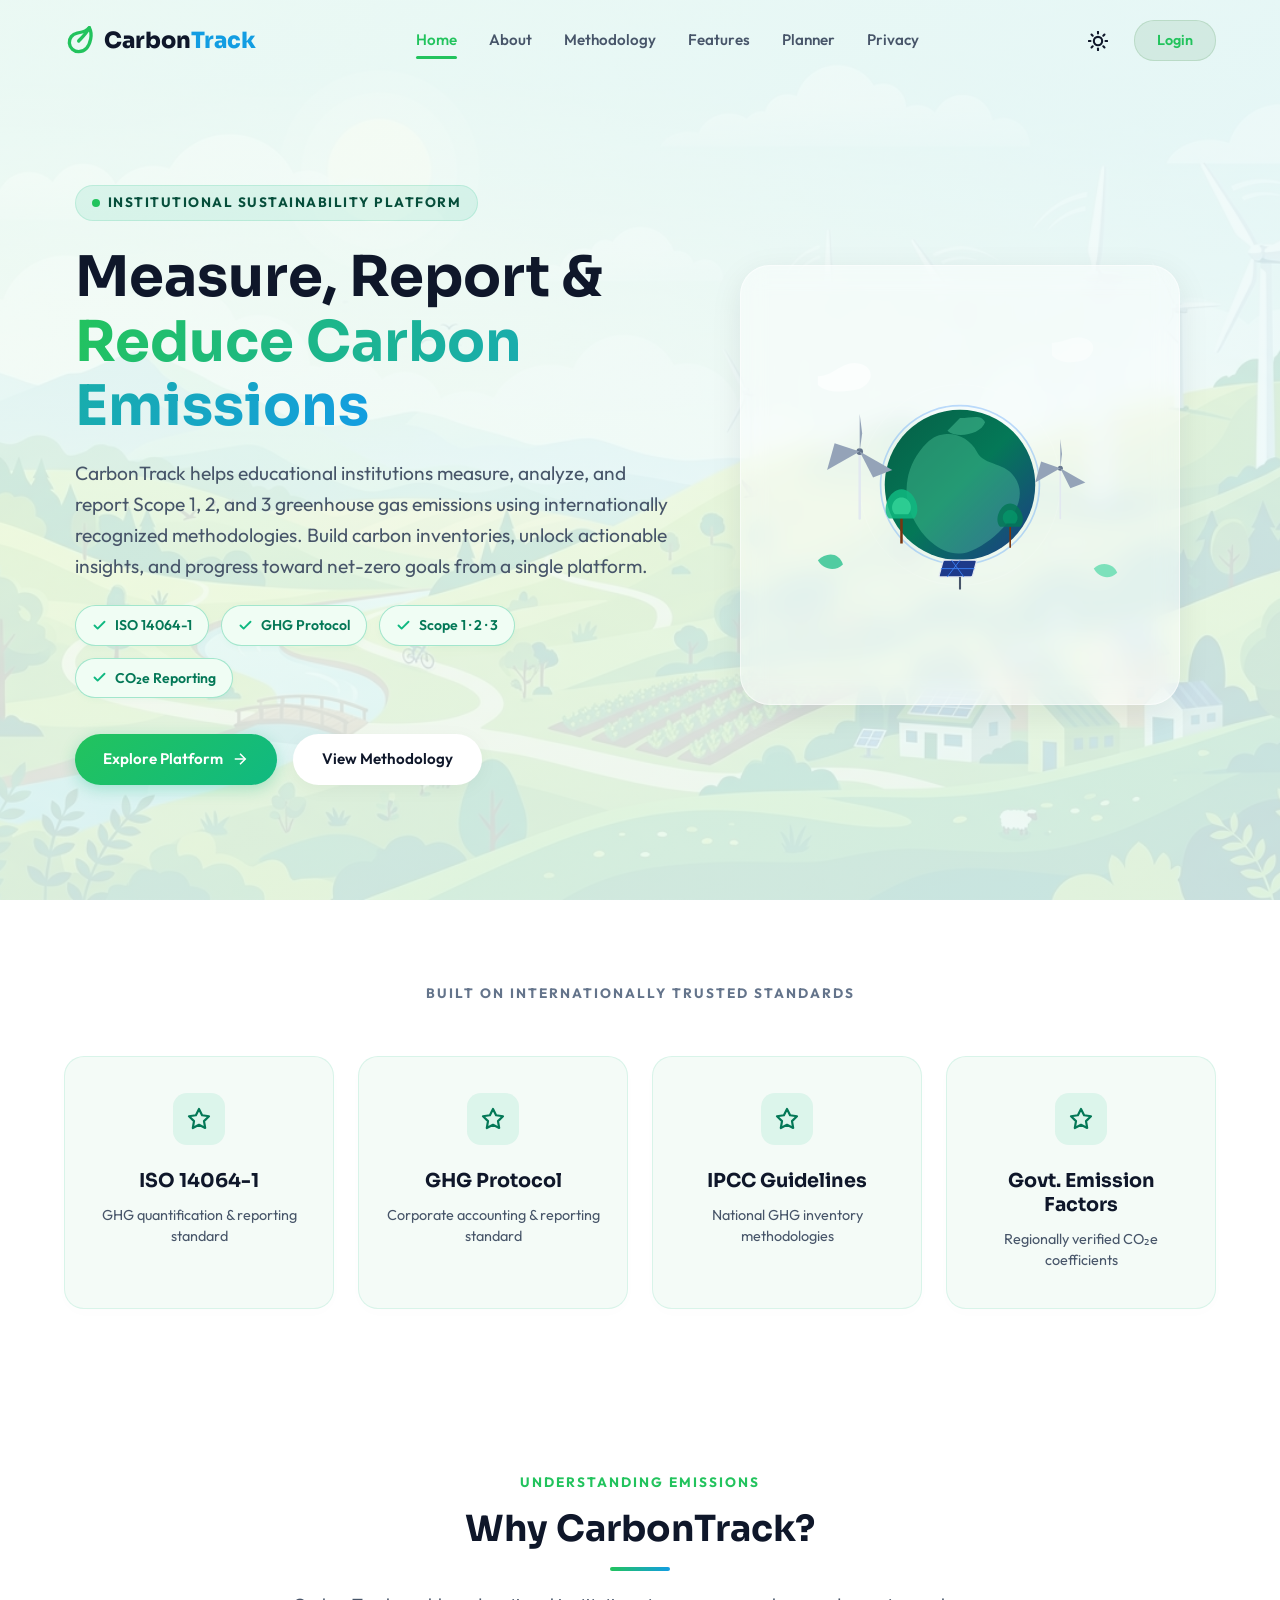
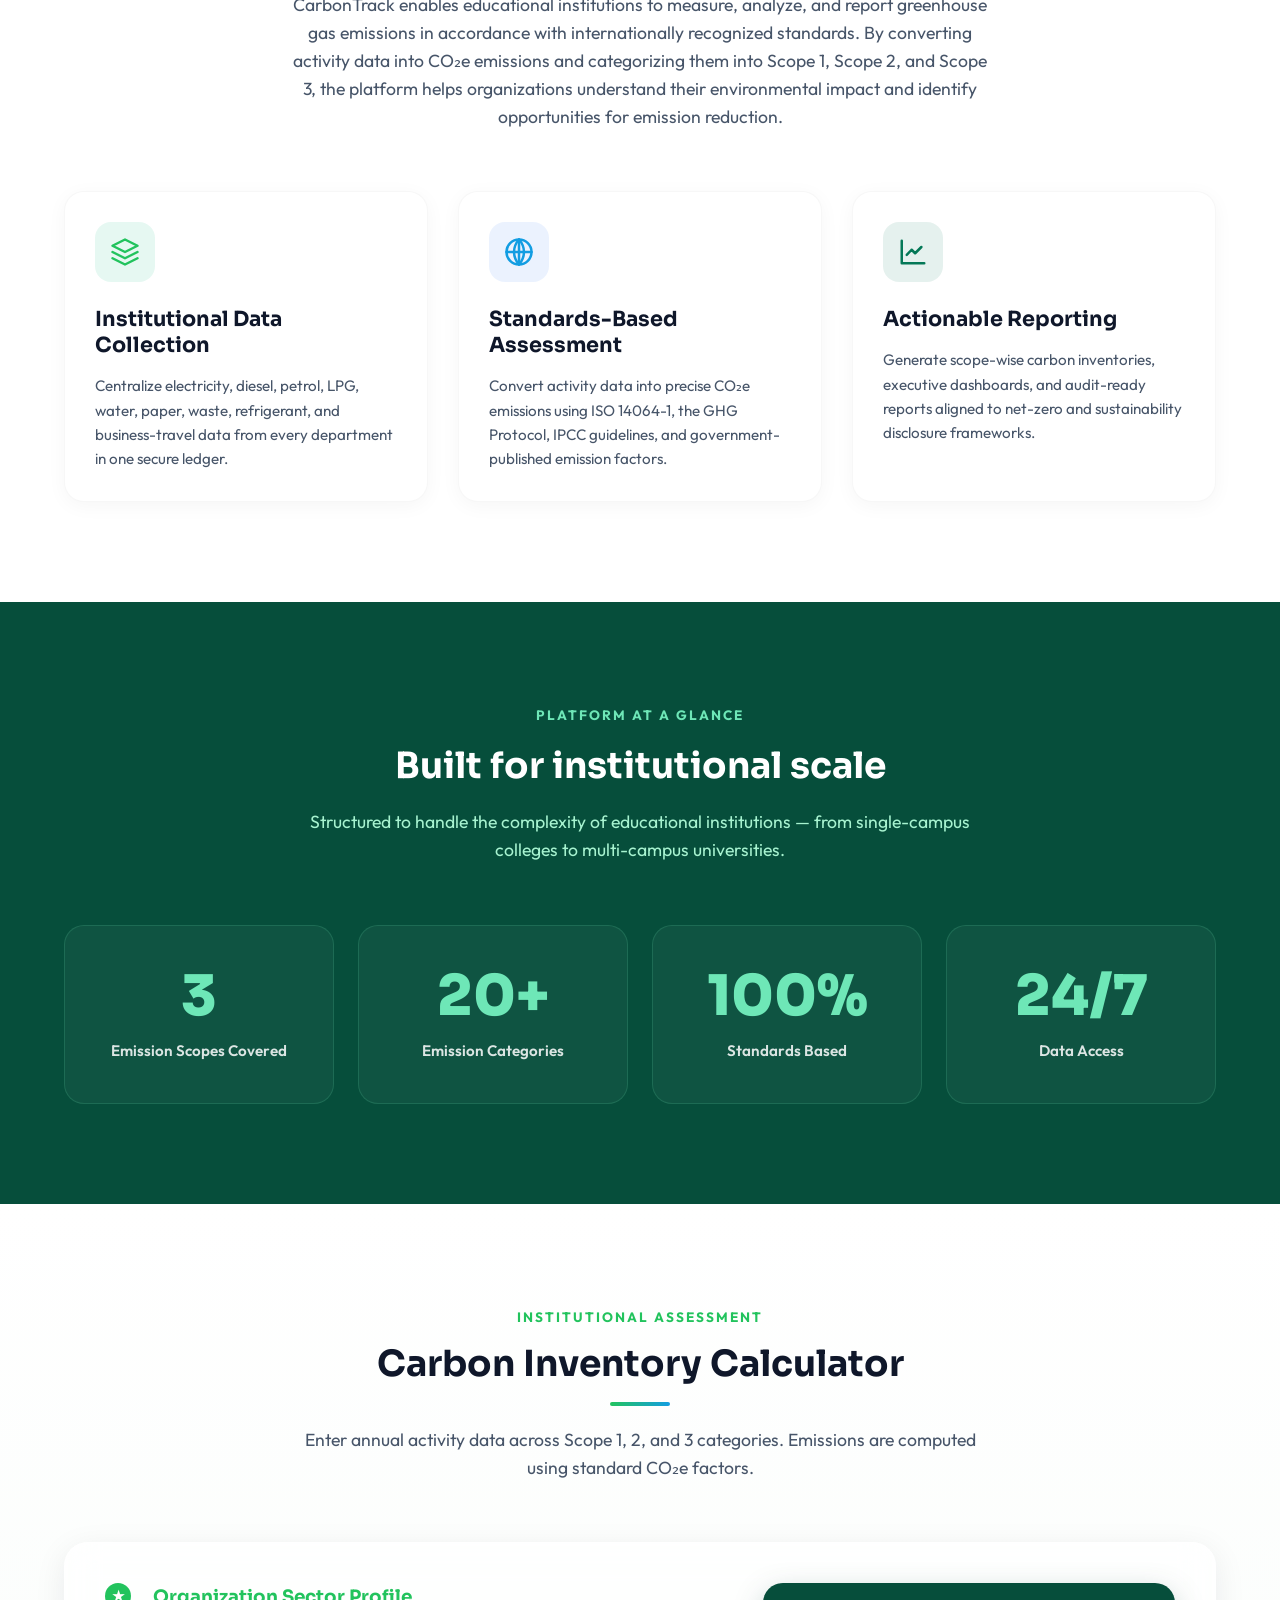
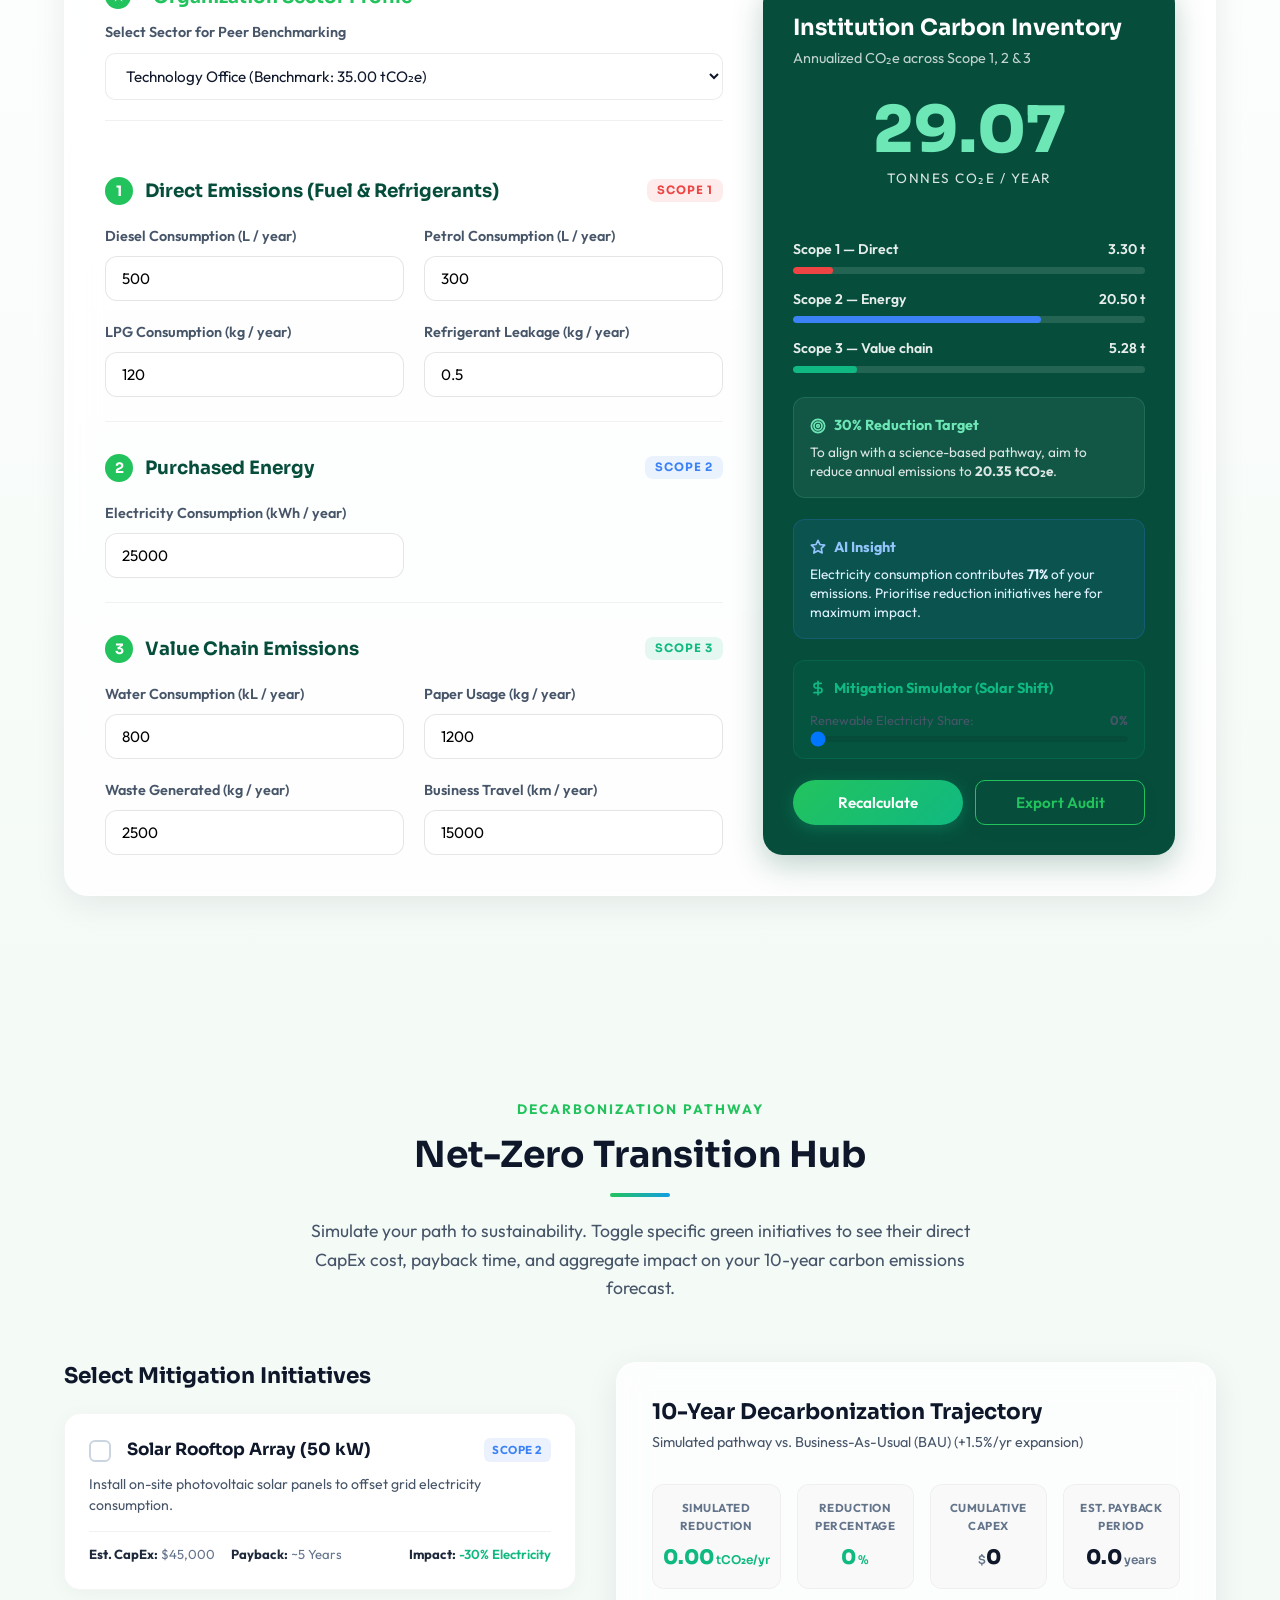
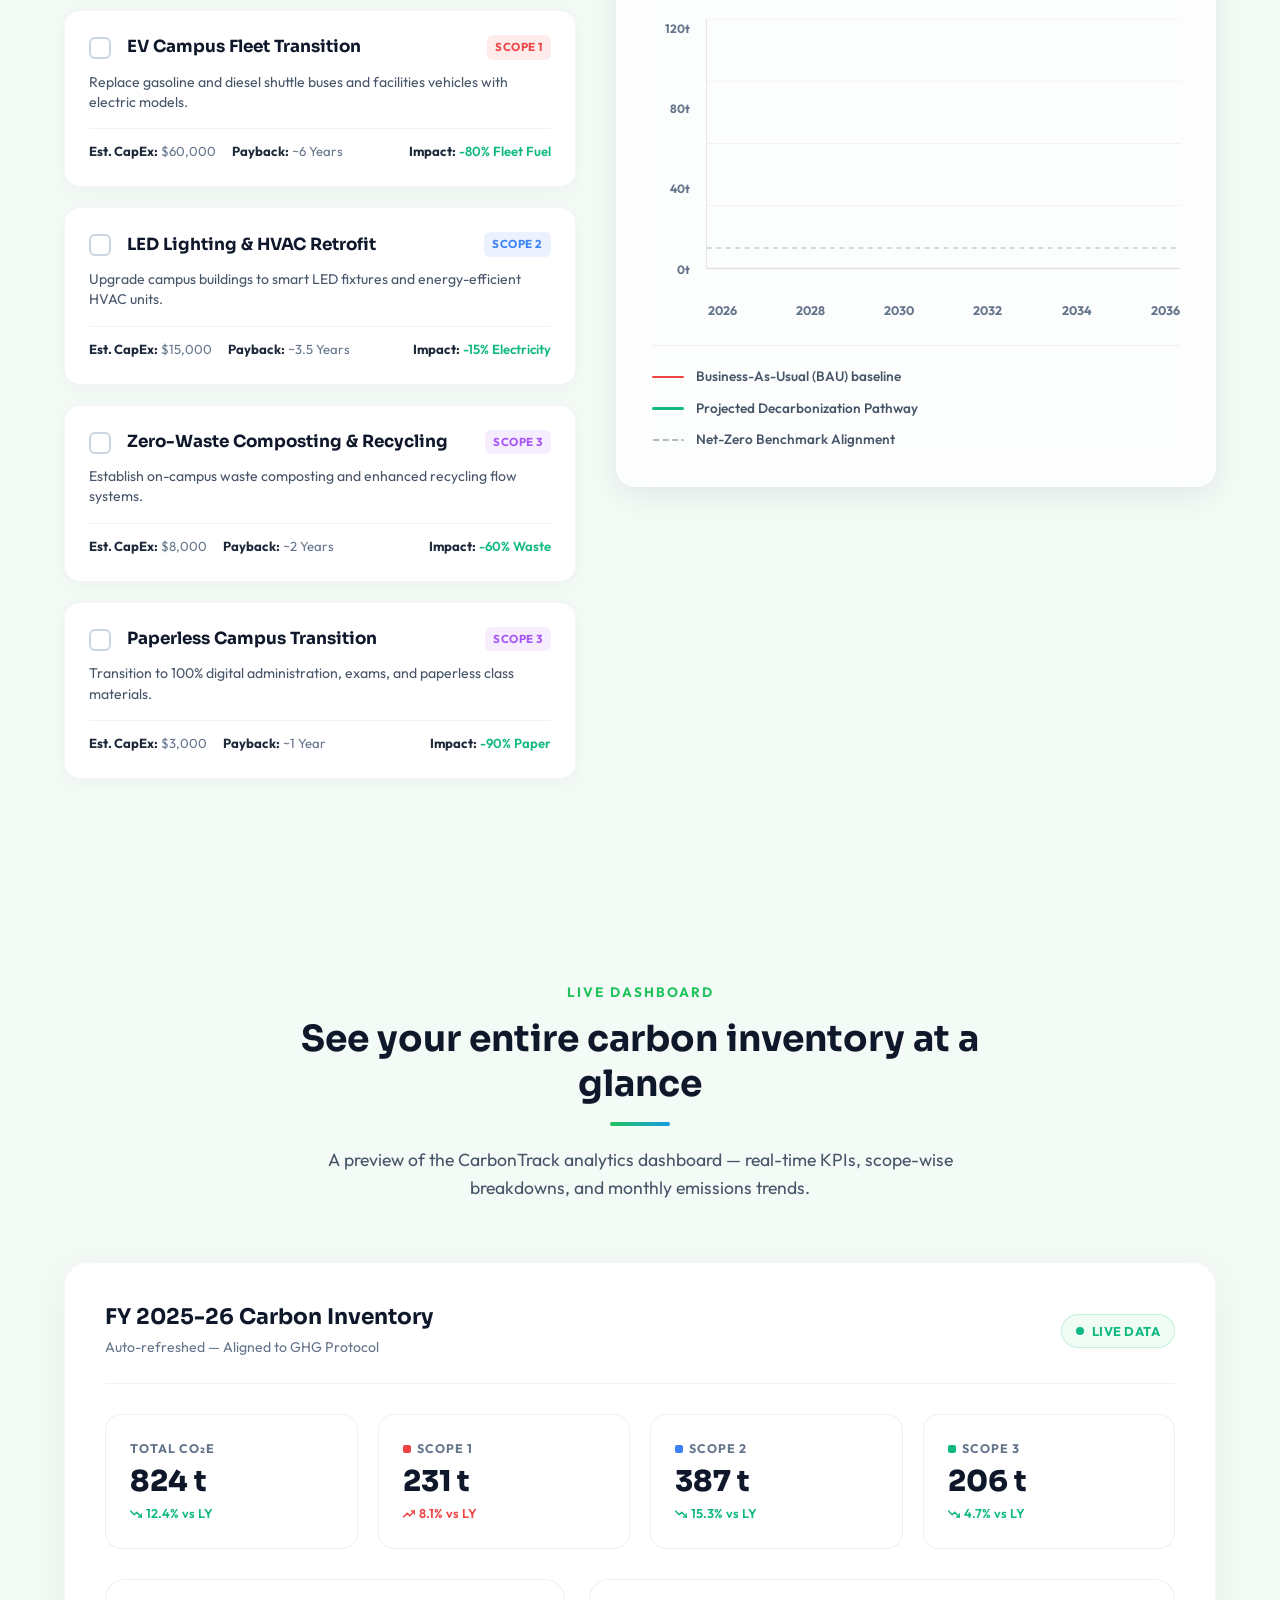
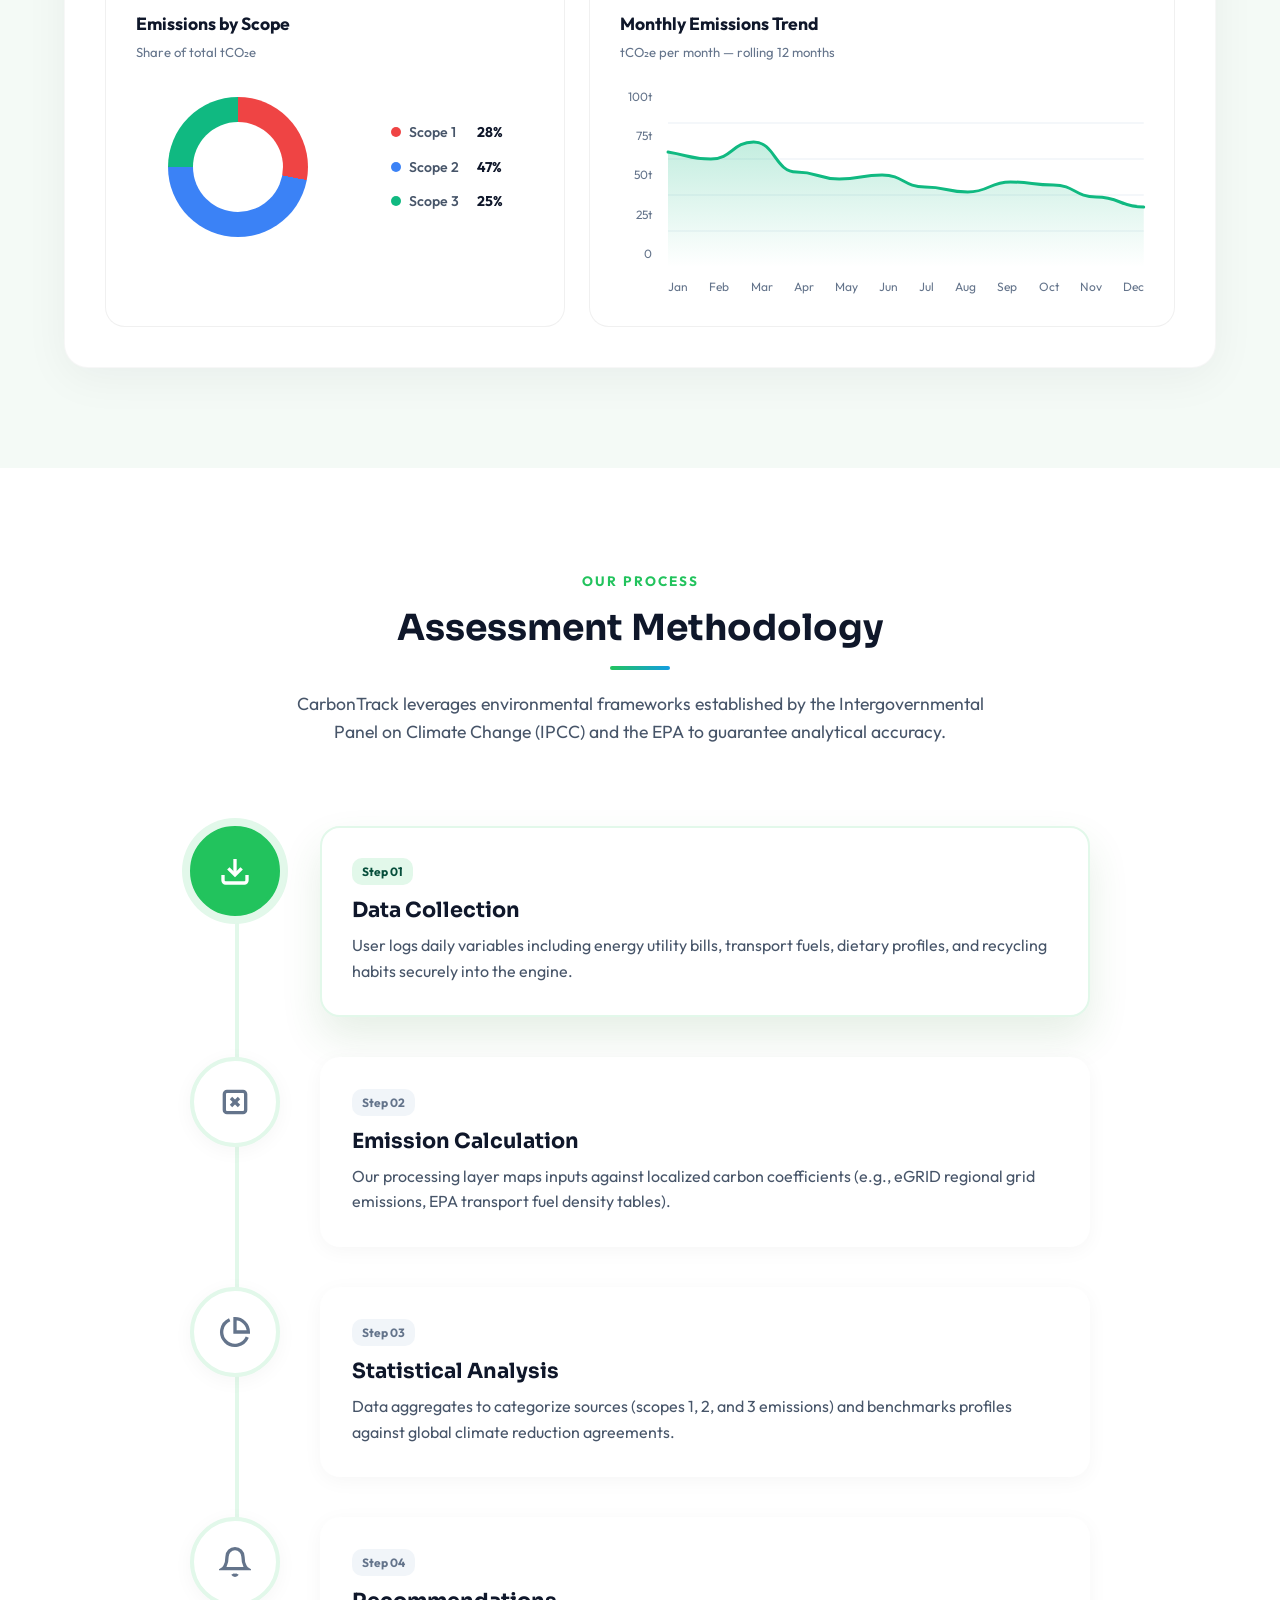
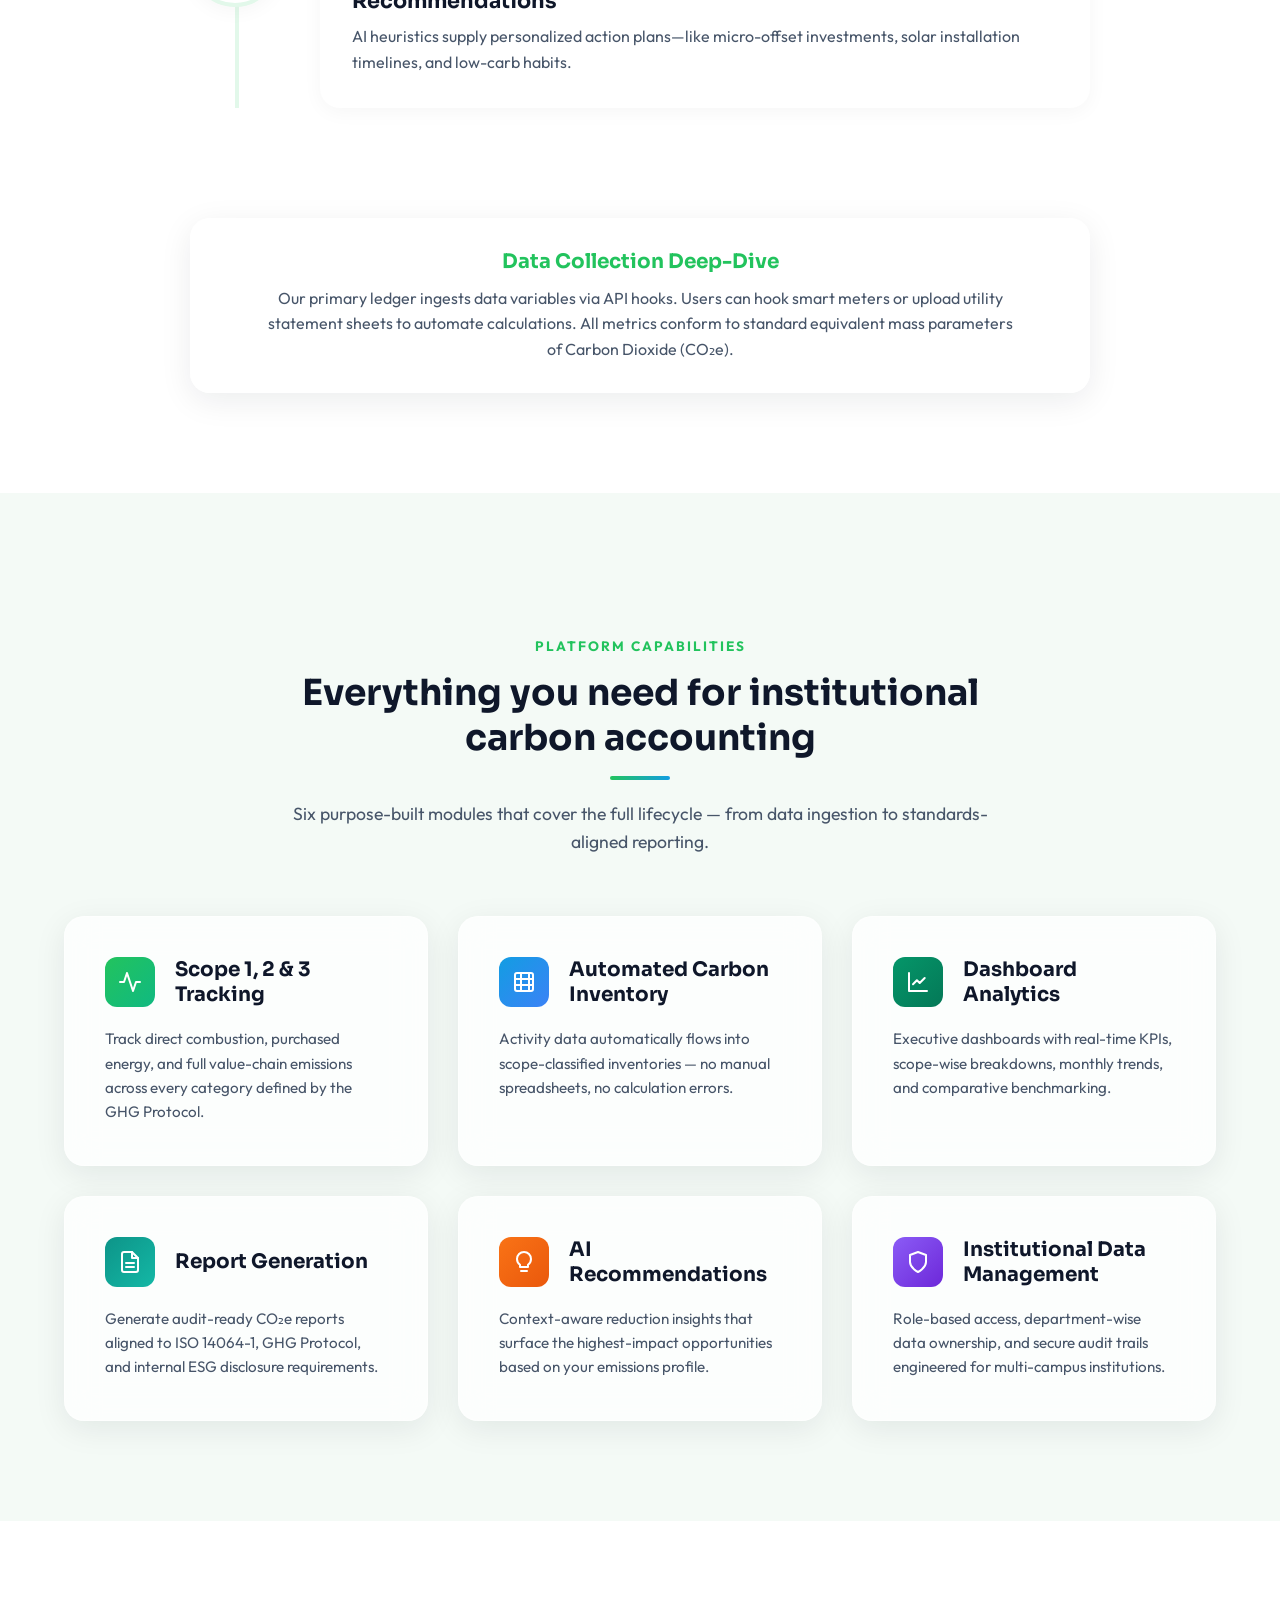
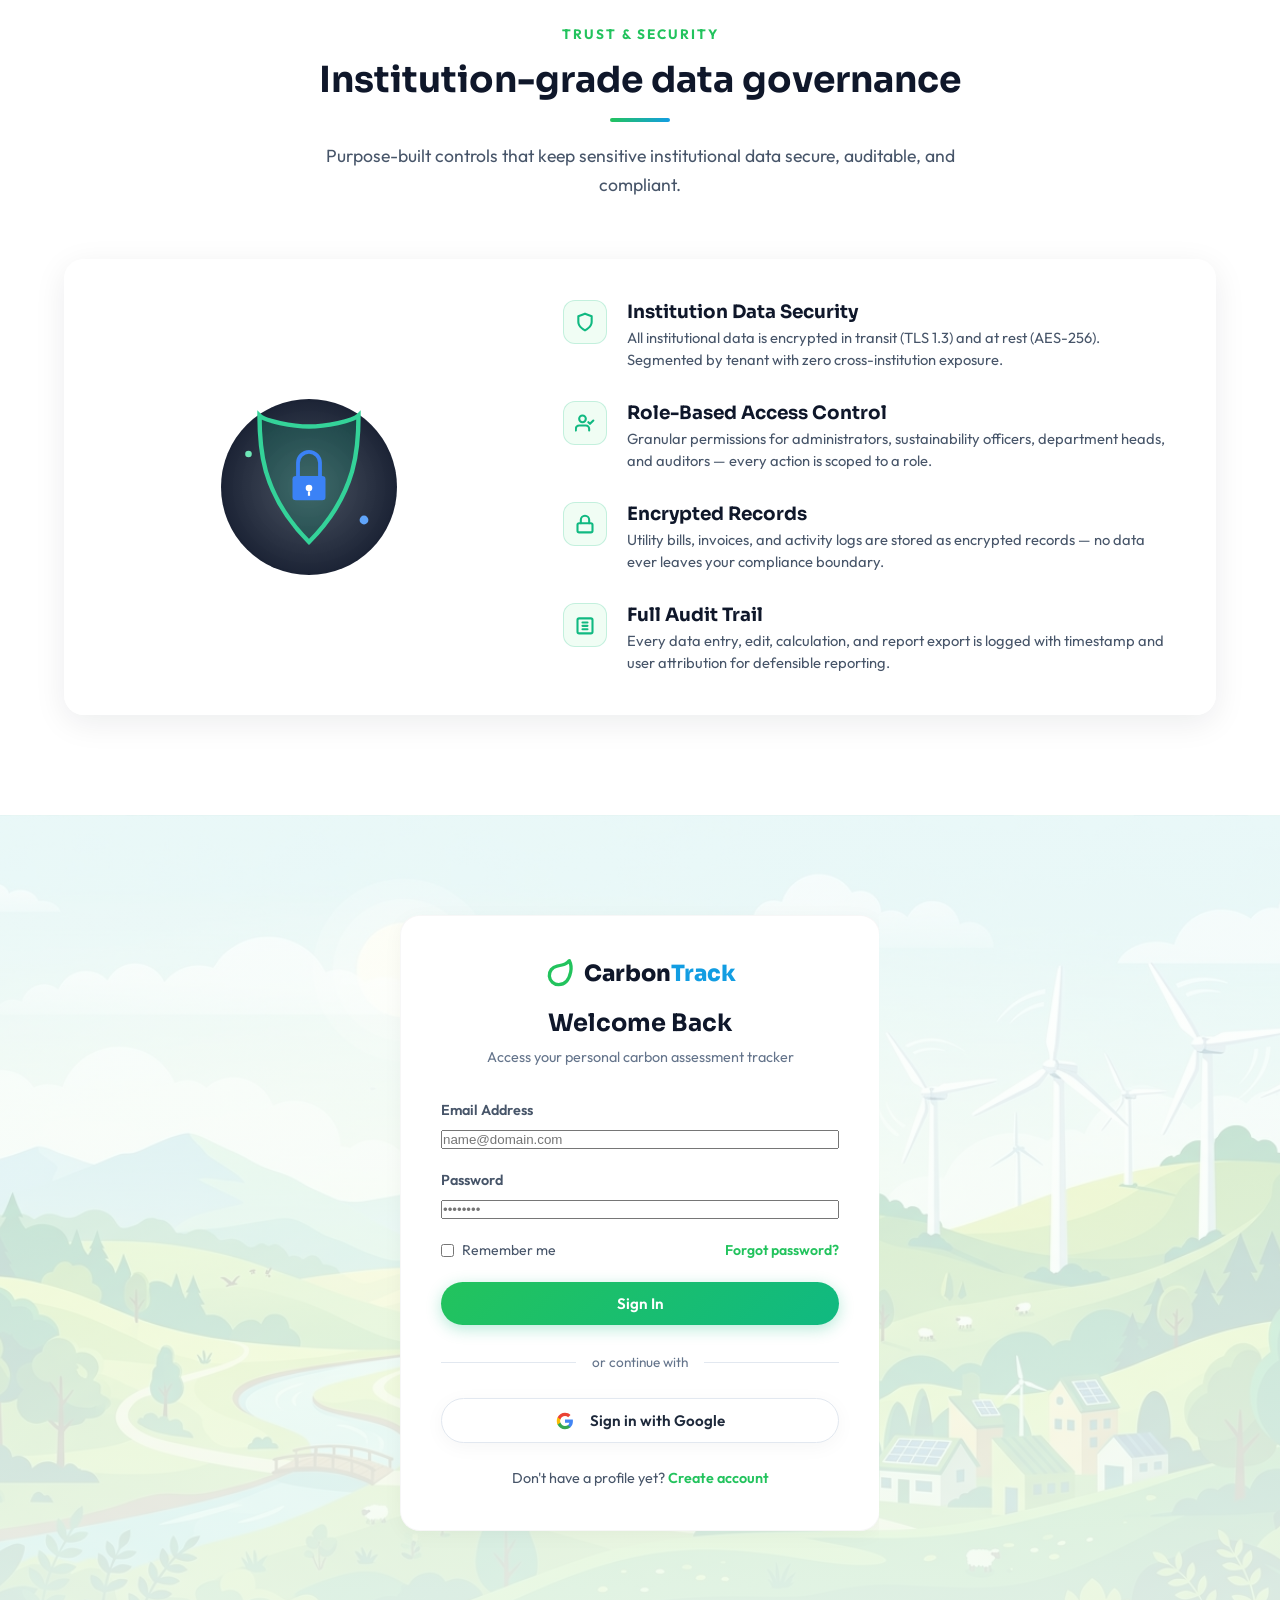
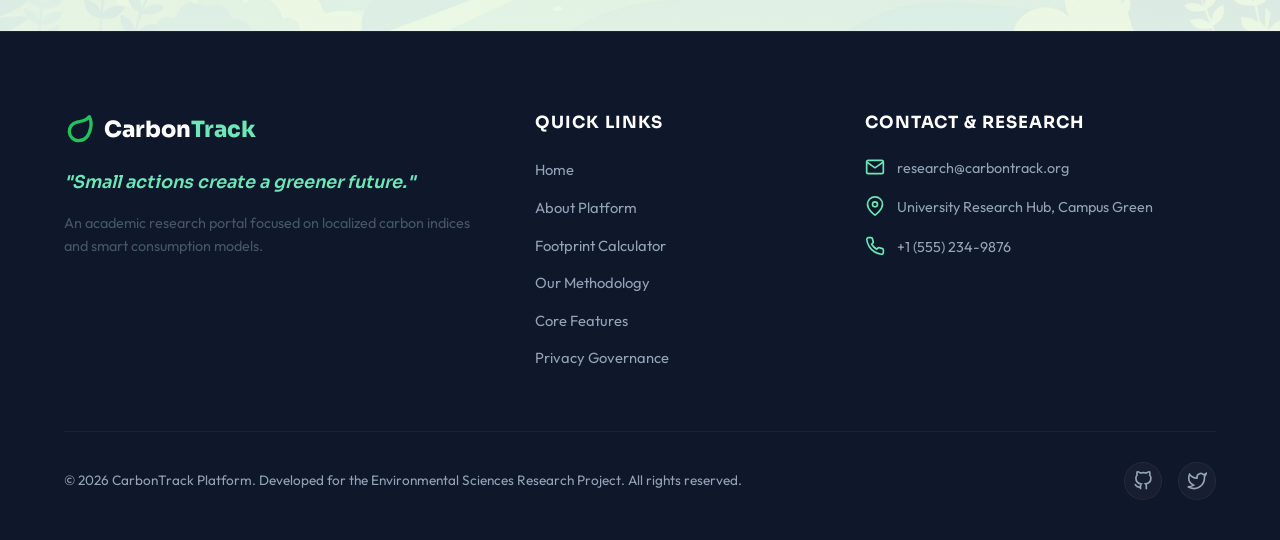
==== commit 76b922c9: "feat: add interactive Net-Zero transition planner and 10-year forecasting SVG chart" ====
--- a/carbontrack/index.html
+++ b/carbontrack/index.html
@@ -32,6 +32,7 @@
                 <a href="#about" class="nav-link">About</a>
                 <a href="#methodology" class="nav-link">Methodology</a>
                 <a href="#features" class="nav-link">Features</a>
+                <a href="#planner" class="nav-link">Planner</a>
                 <a href="#privacy" class="nav-link">Privacy</a>
                 <a href="#login" class="nav-btn-login-mobile">Login</a>
             </nav>
@@ -548,6 +549,229 @@
         </div>
     </section>
 
+    <!-- Net-Zero Transition Planner & Forecast Section -->
+    <section class="planner-section" id="planner">
+        <div class="container">
+            <div class="section-header text-center">
+                <span class="section-label">Decarbonization Pathway</span>
+                <h2 class="section-title">Net-Zero Transition Hub</h2>
+                <div class="title-bar"></div>
+                <p class="section-desc">
+                    Simulate your path to sustainability. Toggle specific green initiatives to see their direct CapEx cost, payback time, and aggregate impact on your 10-year carbon emissions forecast.
+                </p>
+            </div>
+
+            <div class="planner-wrapper">
+                <!-- Left: Checklist of Initiatives -->
+                <div class="planner-initiatives">
+                    <h3 class="planner-subtitle">Select Mitigation Initiatives</h3>
+                    <div class="initiatives-list">
+                        
+                        <!-- Initiative 1 -->
+                        <label class="initiative-card glass-card" for="init-solar">
+                            <div class="initiative-header">
+                                <input type="checkbox" id="init-solar">
+                                <span class="custom-checkbox"></span>
+                                <div class="initiative-title-box">
+                                    <h4>Solar Rooftop Array (50 kW)</h4>
+                                    <span class="init-scope-badge scope2">Scope 2</span>
+                                </div>
+                            </div>
+                            <p class="initiative-desc">Install on-site photovoltaic solar panels to offset grid electricity consumption.</p>
+                            <div class="initiative-meta">
+                                <span><strong>Est. CapEx:</strong> $45,000</span>
+                                <span><strong>Payback:</strong> ~5 Years</span>
+                                <span class="savings-text"><strong>Impact:</strong> -30% Electricity</span>
+                            </div>
+                        </label>
+
+                        <!-- Initiative 2 -->
+                        <label class="initiative-card glass-card" for="init-ev">
+                            <div class="initiative-header">
+                                <input type="checkbox" id="init-ev">
+                                <span class="custom-checkbox"></span>
+                                <div class="initiative-title-box">
+                                    <h4>EV Campus Fleet Transition</h4>
+                                    <span class="init-scope-badge scope1">Scope 1</span>
+                                </div>
+                            </div>
+                            <p class="initiative-desc">Replace gasoline and diesel shuttle buses and facilities vehicles with electric models.</p>
+                            <div class="initiative-meta">
+                                <span><strong>Est. CapEx:</strong> $60,000</span>
+                                <span><strong>Payback:</strong> ~6 Years</span>
+                                <span class="savings-text"><strong>Impact:</strong> -80% Fleet Fuel</span>
+                            </div>
+                        </label>
+
+                        <!-- Initiative 3 -->
+                        <label class="initiative-card glass-card" for="init-led">
+                            <div class="initiative-header">
+                                <input type="checkbox" id="init-led">
+                                <span class="custom-checkbox"></span>
+                                <div class="initiative-title-box">
+                                    <h4>LED Lighting & HVAC Retrofit</h4>
+                                    <span class="init-scope-badge scope2">Scope 2</span>
+                                </div>
+                            </div>
+                            <p class="initiative-desc">Upgrade campus buildings to smart LED fixtures and energy-efficient HVAC units.</p>
+                            <div class="initiative-meta">
+                                <span><strong>Est. CapEx:</strong> $15,000</span>
+                                <span><strong>Payback:</strong> ~3.5 Years</span>
+                                <span class="savings-text"><strong>Impact:</strong> -15% Electricity</span>
+                            </div>
+                        </label>
+
+                        <!-- Initiative 4 -->
+                        <label class="initiative-card glass-card" for="init-waste">
+                            <div class="initiative-header">
+                                <input type="checkbox" id="init-waste">
+                                <span class="custom-checkbox"></span>
+                                <div class="initiative-title-box">
+                                    <h4>Zero-Waste Composting & Recycling</h4>
+                                    <span class="init-scope-badge scope3">Scope 3</span>
+                                </div>
+                            </div>
+                            <p class="initiative-desc">Establish on-campus waste composting and enhanced recycling flow systems.</p>
+                            <div class="initiative-meta">
+                                <span><strong>Est. CapEx:</strong> $8,000</span>
+                                <span><strong>Payback:</strong> ~2 Years</span>
+                                <span class="savings-text"><strong>Impact:</strong> -60% Waste</span>
+                            </div>
+                        </label>
+
+                        <!-- Initiative 5 -->
+                        <label class="initiative-card glass-card" for="init-paper">
+                            <div class="initiative-header">
+                                <input type="checkbox" id="init-paper">
+                                <span class="custom-checkbox"></span>
+                                <div class="initiative-title-box">
+                                    <h4>Paperless Campus Transition</h4>
+                                    <span class="init-scope-badge scope3">Scope 3</span>
+                                </div>
+                            </div>
+                            <p class="initiative-desc">Transition to 100% digital administration, exams, and paperless class materials.</p>
+                            <div class="initiative-meta">
+                                <span><strong>Est. CapEx:</strong> $3,000</span>
+                                <span><strong>Payback:</strong> ~1 Year</span>
+                                <span class="savings-text"><strong>Impact:</strong> -90% Paper</span>
+                            </div>
+                        </label>
+
+                    </div>
+                </div>
+
+                <!-- Right: 10-Year Trajectory SVG Chart and Summary KPIs -->
+                <div class="planner-chart-card glass-card">
+                    <div class="planner-chart-header">
+                        <h3>10-Year Decarbonization Trajectory</h3>
+                        <p>Simulated pathway vs. Business-As-Usual (BAU) (+1.5%/yr expansion)</p>
+                    </div>
+
+                    <!-- Forecast KPI Summary Row -->
+                    <div class="planner-kpis">
+                        <div class="planner-kpi">
+                            <span class="kpi-label">Simulated Reduction</span>
+                            <div class="kpi-value-wrapper text-emerald">
+                                <span class="kpi-num" id="planner-reduction-tons">0.00</span>
+                                <span class="kpi-unit">tCO₂e/yr</span>
+                            </div>
+                        </div>
+                        <div class="planner-kpi">
+                            <span class="kpi-label">Reduction Percentage</span>
+                            <div class="kpi-value-wrapper text-emerald">
+                                <span class="kpi-num" id="planner-reduction-pct">0</span>
+                                <span class="kpi-unit">%</span>
+                            </div>
+                        </div>
+                        <div class="planner-kpi">
+                            <span class="kpi-label">Cumulative CapEx</span>
+                            <div class="kpi-value-wrapper">
+                                <span class="kpi-unit">$</span>
+                                <span class="kpi-num" id="planner-total-capex">0</span>
+                            </div>
+                        </div>
+                        <div class="planner-kpi">
+                            <span class="kpi-label">Est. Payback Period</span>
+                            <div class="kpi-value-wrapper">
+                                <span class="kpi-num" id="planner-avg-payback">0.0</span>
+                                <span class="kpi-unit">years</span>
+                            </div>
+                        </div>
+                    </div>
+
+                    <!-- Forecast SVG Graph -->
+                    <div class="forecast-chart-container">
+                        <div class="y-axis-labels-forecast">
+                            <span class="y-label-max" id="forecast-y-max">120t</span>
+                            <span class="y-label-mid2" id="forecast-y-mid2">80t</span>
+                            <span class="y-label-mid1" id="forecast-y-mid1">40t</span>
+                            <span class="y-label-min" id="forecast-y-min">0t</span>
+                        </div>
+                        
+                        <div class="forecast-chart-wrapper" id="forecast-chart-wrapper">
+                            <svg class="forecast-chart-svg" viewBox="0 0 500 250" preserveAspectRatio="none">
+                                <defs>
+                                    <linearGradient id="forecast-grad-emerald" x1="0" y1="0" x2="0" y2="1">
+                                        <stop offset="0%" stop-color="#10B981" stop-opacity="0.35"/>
+                                        <stop offset="100%" stop-color="#10B981" stop-opacity="0.0"/>
+                                    </linearGradient>
+                                    <linearGradient id="forecast-grad-grey" x1="0" y1="0" x2="0" y2="1">
+                                        <stop offset="0%" stop-color="#ef4444" stop-opacity="0.1"/>
+                                        <stop offset="100%" stop-color="#ef4444" stop-opacity="0.0"/>
+                                    </linearGradient>
+                                </defs>
+                                
+                                <!-- Grid Lines -->
+                                <line x1="0" y1="0" x2="500" y2="0" class="chart-grid-line-svg" />
+                                <line x1="0" y1="62.5" x2="500" y2="62.5" class="chart-grid-line-svg" />
+                                <line x1="0" y1="125" x2="500" y2="125" class="chart-grid-line-svg" />
+                                <line x1="0" y1="187.5" x2="500" y2="187.5" class="chart-grid-line-svg" />
+                                <line x1="0" y1="250" x2="500" y2="250" class="chart-grid-line-svg" />
+                                
+                                <!-- Target Net-Zero Indicator line -->
+                                <line x1="0" y1="230" x2="500" y2="230" class="chart-net-zero-line" stroke-dasharray="5 5" />
+                                
+                                <!-- Baseline BAU Area and Path -->
+                                <path id="chart-path-bau-area" d="" fill="url(#forecast-grad-grey)" />
+                                <path id="chart-path-bau" d="" fill="none" stroke="#ef4444" stroke-width="2.5" stroke-dasharray="6 4" />
+
+                                <!-- Decarbonization Area and Path -->
+                                <path id="chart-path-decarb-area" d="" fill="url(#forecast-grad-emerald)" />
+                                <path id="chart-path-decarb" d="" fill="none" stroke="#10B981" stroke-width="3.5" />
+                            </svg>
+                        </div>
+                    </div>
+
+                    <!-- X Axis Labels -->
+                    <div class="forecast-x-axis">
+                        <span>2026</span>
+                        <span>2028</span>
+                        <span>2030</span>
+                        <span>2032</span>
+                        <span>2034</span>
+                        <span>2036</span>
+                    </div>
+
+                    <!-- Chart Legend -->
+                    <div class="forecast-legend">
+                        <div class="legend-item">
+                            <span class="legend-line line-bau"></span>
+                            <span>Business-As-Usual (BAU) baseline</span>
+                        </div>
+                        <div class="legend-item">
+                            <span class="legend-line line-decarb"></span>
+                            <span>Projected Decarbonization Pathway</span>
+                        </div>
+                        <div class="legend-item">
+                            <span class="legend-line line-target"></span>
+                            <span>Net-Zero Benchmark Alignment</span>
+                        </div>
+                    </div>
+                </div>
+            </div>
+        </div>
+    </section>
+
     <!-- Dashboard Section -->
     <section class="dashboard-section" id="dashboard">
         <div class="container">
--- a/carbontrack/styles.css
+++ b/carbontrack/styles.css
@@ -2317,3 +2317,555 @@
     z-index: 10;
     box-shadow: 0 0 10px rgba(16, 185, 129, 0.5);
 }
+
+/* ==========================================
+   10. Net-Zero Transition Planner Styles
+   ========================================== */
+.planner-section {
+    background-color: var(--light-bg);
+}
+
+.planner-wrapper {
+    display: grid;
+    grid-template-columns: 1.15fr 1.35fr;
+    gap: 40px;
+    align-items: start;
+}
+
+.planner-subtitle {
+    font-size: 1.35rem;
+    color: var(--dark);
+    margin-bottom: 24px;
+    font-family: var(--font-display);
+    font-weight: 700;
+}
+
+.initiatives-list {
+    display: flex;
+    flex-direction: column;
+    gap: 20px;
+}
+
+.initiative-card {
+    display: block;
+    padding: 24px;
+    border-radius: 16px;
+    cursor: pointer;
+    background: var(--white);
+    border: 1.5px solid rgba(0, 0, 0, 0.04);
+    box-shadow: var(--card-shadow);
+    transition: var(--transition);
+    position: relative;
+    user-select: none;
+}
+
+.initiative-card:hover {
+    transform: translateY(-3px);
+    box-shadow: 0 10px 25px rgba(0,0,0,0.06);
+    border-color: rgba(0, 0, 0, 0.08);
+}
+
+.initiative-card.active {
+    background: rgba(16, 185, 129, 0.03);
+    border-color: var(--primary);
+    box-shadow: 0 10px 30px rgba(16, 185, 129, 0.08);
+}
+
+.initiative-header {
+    display: flex;
+    align-items: flex-start;
+    gap: 16px;
+    margin-bottom: 12px;
+}
+
+.initiative-header input[type="checkbox"] {
+    position: absolute;
+    opacity: 0;
+    cursor: pointer;
+    height: 0;
+    width: 0;
+}
+
+.custom-checkbox {
+    width: 22px;
+    height: 22px;
+    background-color: var(--white);
+    border: 2px solid #cbd5e1;
+    border-radius: 6px;
+    display: inline-block;
+    position: relative;
+    flex-shrink: 0;
+    transition: var(--transition);
+    margin-top: 2px;
+}
+
+.initiative-card:hover .custom-checkbox {
+    border-color: var(--primary);
+}
+
+.initiative-card.active .custom-checkbox {
+    background-color: var(--primary);
+    border-color: var(--primary);
+}
+
+.custom-checkbox::after {
+    content: "";
+    position: absolute;
+    display: none;
+    left: 6px;
+    top: 2px;
+    width: 5px;
+    height: 10px;
+    border: solid white;
+    border-width: 0 2px 2px 0;
+    transform: rotate(45deg);
+}
+
+.initiative-card.active .custom-checkbox::after {
+    display: block;
+}
+
+.initiative-title-box {
+    display: flex;
+    align-items: center;
+    justify-content: space-between;
+    width: 100%;
+    gap: 12px;
+}
+
+.initiative-title-box h4 {
+    font-size: 1.05rem;
+    color: var(--dark);
+    font-weight: 700;
+    margin: 0;
+    line-height: 1.3;
+}
+
+.init-scope-badge {
+    font-size: 0.72rem;
+    font-weight: 700;
+    padding: 3px 8px;
+    border-radius: 6px;
+    text-transform: uppercase;
+    letter-spacing: 0.5px;
+    white-space: nowrap;
+}
+
+.init-scope-badge.scope1 {
+    background: rgba(239, 68, 68, 0.1);
+    color: #ef4444;
+}
+
+.init-scope-badge.scope2 {
+    background: rgba(59, 130, 246, 0.1);
+    color: #3b82f6;
+}
+
+.init-scope-badge.scope3 {
+    background: rgba(168, 85, 247, 0.1);
+    color: #a855f7;
+}
+
+.initiative-desc {
+    font-size: 0.88rem;
+    color: var(--text-secondary);
+    margin-bottom: 16px;
+    line-height: 1.45;
+}
+
+.initiative-meta {
+    display: flex;
+    flex-wrap: wrap;
+    gap: 16px;
+    font-size: 0.82rem;
+    color: var(--text-muted);
+    border-top: 1px solid rgba(0,0,0,0.05);
+    padding-top: 12px;
+}
+
+.initiative-card.active .initiative-meta {
+    border-top-color: rgba(16, 185, 129, 0.1);
+}
+
+.initiative-meta span strong {
+    color: var(--text-primary);
+}
+
+.initiative-meta .savings-text {
+    margin-left: auto;
+    color: #10b981;
+    font-weight: 600;
+}
+
+/* Forecasting Chart Card & Graph */
+.planner-chart-card {
+    padding: 35px;
+    display: flex;
+    flex-direction: column;
+}
+
+.planner-chart-header {
+    margin-bottom: 30px;
+}
+
+.planner-chart-header h3 {
+    font-size: 1.35rem;
+    color: var(--dark);
+    margin-bottom: 6px;
+}
+
+.planner-chart-header p {
+    font-size: 0.9rem;
+    color: var(--text-secondary);
+}
+
+.planner-kpis {
+    display: grid;
+    grid-template-columns: repeat(4, 1fr);
+    gap: 16px;
+    margin-bottom: 30px;
+}
+
+.planner-kpi {
+    background: rgba(0, 0, 0, 0.02);
+    border: 1px solid rgba(0, 0, 0, 0.04);
+    border-radius: 12px;
+    padding: 14px 10px;
+    text-align: center;
+    transition: var(--transition);
+}
+
+.planner-kpi .kpi-label {
+    display: block;
+    font-size: 0.72rem;
+    font-weight: 700;
+    color: var(--text-muted);
+    text-transform: uppercase;
+    letter-spacing: 0.5px;
+    margin-bottom: 6px;
+}
+
+.planner-kpi .kpi-value-wrapper {
+    display: flex;
+    align-items: baseline;
+    justify-content: center;
+    font-family: var(--font-display);
+}
+
+.planner-kpi .kpi-num {
+    font-size: 1.25rem;
+    font-weight: 800;
+    color: var(--dark);
+}
+
+.planner-kpi .kpi-unit {
+    font-size: 0.75rem;
+    font-weight: 600;
+    color: var(--text-muted);
+    margin-left: 2px;
+}
+
+.planner-kpi .kpi-value-wrapper.text-emerald .kpi-num,
+.planner-kpi .kpi-value-wrapper.text-emerald .kpi-unit {
+    color: #10b981;
+}
+
+/* SVG Chart styles */
+.forecast-chart-container {
+    position: relative;
+    height: 270px;
+    margin-bottom: 12px;
+    display: flex;
+    gap: 16px;
+}
+
+.y-axis-labels-forecast {
+    display: flex;
+    flex-direction: column;
+    justify-content: space-between;
+    font-size: 0.75rem;
+    font-weight: 700;
+    color: var(--text-muted);
+    width: 40px;
+    text-align: right;
+    padding-bottom: 10px;
+}
+
+.forecast-chart-wrapper {
+    position: relative;
+    flex-grow: 1;
+    height: 250px;
+    background: transparent;
+    border-bottom: 1.5px solid rgba(0,0,0,0.1);
+    border-left: 1.5px solid rgba(0,0,0,0.1);
+}
+
+.forecast-chart-svg {
+    width: 100%;
+    height: 100%;
+    overflow: visible;
+}
+
+.chart-grid-line-svg {
+    stroke: rgba(0, 0, 0, 0.05);
+    stroke-width: 1;
+}
+
+.chart-net-zero-line {
+    stroke: var(--text-muted);
+    stroke-opacity: 0.35;
+    stroke-width: 1.5;
+}
+
+#chart-path-bau {
+    stroke-dasharray: 6 4;
+}
+
+.chart-spline {
+    stroke-linecap: round;
+    stroke-linejoin: round;
+    transition: d 0.8s cubic-bezier(0.16, 1, 0.3, 1);
+}
+
+path[id$="-area"] {
+    transition: d 0.8s cubic-bezier(0.16, 1, 0.3, 1);
+}
+
+.forecast-x-axis {
+    display: flex;
+    justify-content: space-between;
+    font-size: 0.78rem;
+    font-weight: 700;
+    color: var(--text-muted);
+    padding-left: 56px;
+    margin-bottom: 24px;
+}
+
+.forecast-legend {
+    display: flex;
+    flex-direction: column;
+    gap: 10px;
+    border-top: 1.5px solid rgba(0,0,0,0.06);
+    padding-top: 20px;
+}
+
+.forecast-legend .legend-item {
+    display: flex;
+    align-items: center;
+    gap: 12px;
+    font-size: 0.85rem;
+    color: var(--text-secondary);
+    font-weight: 550;
+}
+
+.legend-line {
+    width: 32px;
+    height: 3px;
+    display: inline-block;
+    border-radius: 2px;
+}
+
+.line-bau {
+    background: #ef4444;
+    height: 2px;
+    border-top: 2px dashed #ef4444;
+}
+
+.line-decarb {
+    background: #10b981;
+    height: 3.5px;
+}
+
+.line-target {
+    background: transparent;
+    border-top: 2.5px dashed var(--text-muted);
+    opacity: 0.5;
+}
+
+/* Tooltip and Guideline for Forecast Chart */
+.forecast-tooltip {
+    position: absolute;
+    background: rgba(15, 23, 42, 0.95);
+    color: white;
+    padding: 10px 14px;
+    border-radius: 10px;
+    font-size: 0.8rem;
+    box-shadow: 0 10px 30px rgba(0,0,0,0.18);
+    pointer-events: none;
+    z-index: 100;
+    border: 1px solid rgba(255, 255, 255, 0.1);
+    transform: translate(-50%, -100%);
+    margin-top: -15px;
+    display: none;
+    line-height: 1.5;
+    text-align: left;
+    min-width: 140px;
+}
+
+.forecast-tooltip strong {
+    font-weight: 700;
+}
+
+.forecast-tooltip .tooltip-year {
+    font-weight: 800;
+    border-bottom: 1px solid rgba(255,255,255,0.15);
+    padding-bottom: 4px;
+    margin-bottom: 6px;
+    color: #3b82f6;
+    text-transform: uppercase;
+    font-size: 0.72rem;
+    letter-spacing: 0.5px;
+}
+
+.forecast-tooltip .tooltip-val {
+    display: flex;
+    justify-content: space-between;
+    gap: 20px;
+    margin-bottom: 2px;
+}
+
+.forecast-tooltip .tooltip-val-bau {
+    color: #fca5a5;
+}
+
+.forecast-tooltip .tooltip-val-decarb {
+    color: #6ee7b7;
+}
+
+.forecast-guide-line {
+    position: absolute;
+    top: 0;
+    bottom: 0;
+    width: 1px;
+    border-left: 1.5px dashed rgba(16, 185, 129, 0.35);
+    pointer-events: none;
+    display: none;
+    z-index: 5;
+}
+
+.forecast-data-dot-bau {
+    position: absolute;
+    width: 10px;
+    height: 10px;
+    background: #ef4444;
+    border: 2px solid var(--white);
+    border-radius: 50%;
+    pointer-events: none;
+    display: none;
+    z-index: 10;
+    box-shadow: 0 0 10px rgba(239, 68, 68, 0.5);
+}
+
+.forecast-data-dot-decarb {
+    position: absolute;
+    width: 12px;
+    height: 12px;
+    background: #10b981;
+    border: 2px solid var(--white);
+    border-radius: 50%;
+    pointer-events: none;
+    display: none;
+    z-index: 10;
+    box-shadow: 0 0 12px rgba(16, 185, 129, 0.6);
+}
+
+/* Dark Theme Overrides for Planner Section */
+body.dark-theme .planner-section {
+    background-color: #0f131c;
+}
+
+body.dark-theme .initiative-card {
+    background: rgba(30, 41, 59, 0.4);
+    border-color: rgba(255, 255, 255, 0.04);
+}
+
+body.dark-theme .initiative-card:hover {
+    background: rgba(30, 41, 59, 0.5);
+    border-color: rgba(255, 255, 255, 0.08);
+}
+
+body.dark-theme .initiative-card.active {
+    background: rgba(16, 185, 129, 0.05);
+    border-color: var(--primary);
+}
+
+body.dark-theme .custom-checkbox {
+    background-color: rgba(15, 19, 28, 0.8);
+    border-color: rgba(255, 255, 255, 0.2);
+}
+
+body.dark-theme .initiative-title-box h4 {
+    color: #f8fafc;
+}
+
+body.dark-theme .initiative-meta {
+    border-top-color: rgba(255, 255, 255, 0.04);
+}
+
+body.dark-theme .initiative-meta span strong {
+    color: #e2e8f0;
+}
+
+body.dark-theme .planner-chart-card {
+    background: rgba(19, 25, 38, 0.7);
+    border-color: rgba(255, 255, 255, 0.05);
+}
+
+body.dark-theme .planner-chart-header h3 {
+    color: #f8fafc;
+}
+
+body.dark-theme .planner-kpi {
+    background: rgba(255, 255, 255, 0.01);
+    border-color: rgba(255, 255, 255, 0.03);
+}
+
+body.dark-theme .planner-kpi .kpi-num {
+    color: #f8fafc;
+}
+
+body.dark-theme .forecast-chart-wrapper {
+    border-bottom-color: rgba(255,255,255,0.15);
+    border-left-color: rgba(255,255,255,0.15);
+}
+
+body.dark-theme .chart-grid-line-svg {
+    stroke: rgba(255, 255, 255, 0.03);
+}
+
+body.dark-theme .forecast-legend {
+    border-top-color: rgba(255,255,255,0.05);
+}
+
+body.dark-theme .forecast-legend .legend-item {
+    color: #e2e8f0;
+}
+
+body.dark-theme .forecast-data-dot-bau,
+body.dark-theme .forecast-data-dot-decarb {
+    border-color: #131926;
+}
+
+/* Responsive adjustments */
+@media (max-width: 1024px) {
+    .planner-wrapper {
+        grid-template-columns: 1fr;
+        gap: 30px;
+    }
+}
+
+@media (max-width: 576px) {
+    .planner-kpis {
+        grid-template-columns: repeat(2, 1fr);
+        gap: 12px;
+    }
+    
+    .planner-chart-card {
+        padding: 20px;
+    }
+    
+    .forecast-legend {
+        flex-direction: column;
+        align-items: flex-start;
+    }
+}
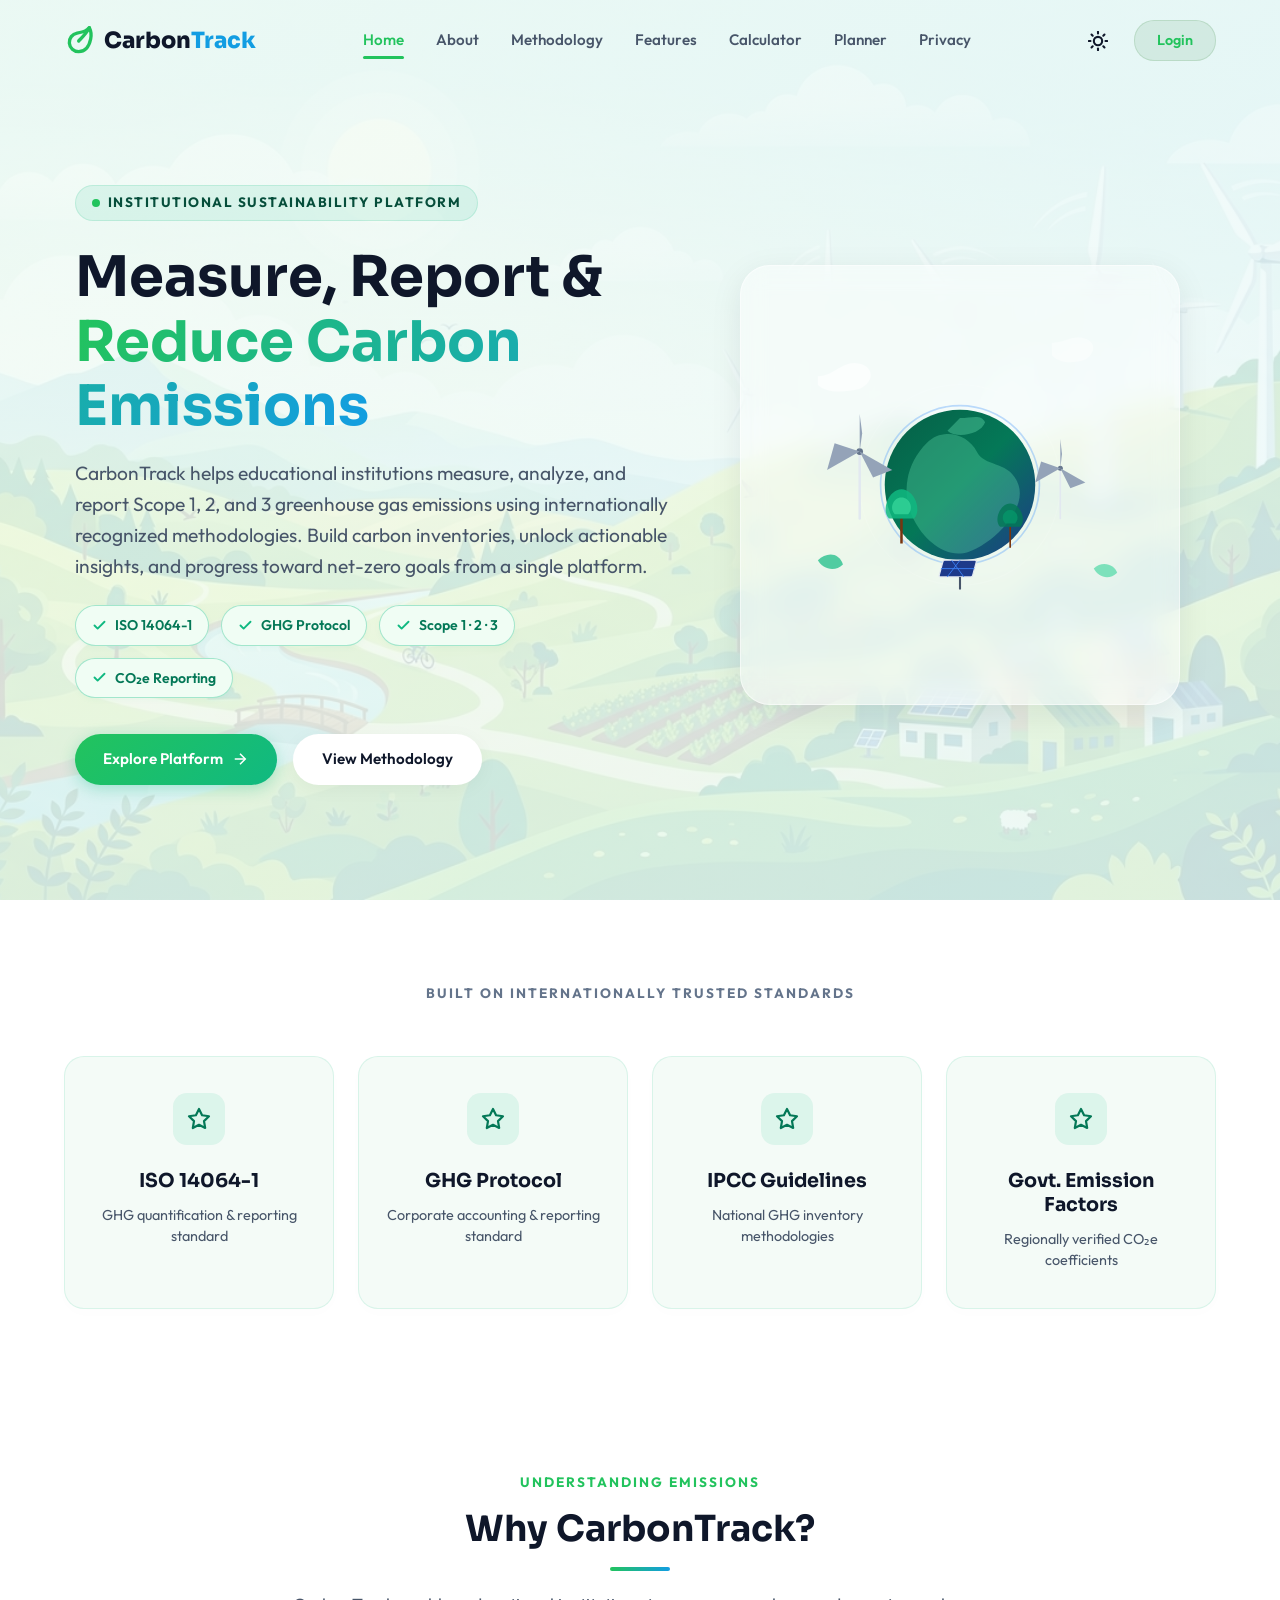
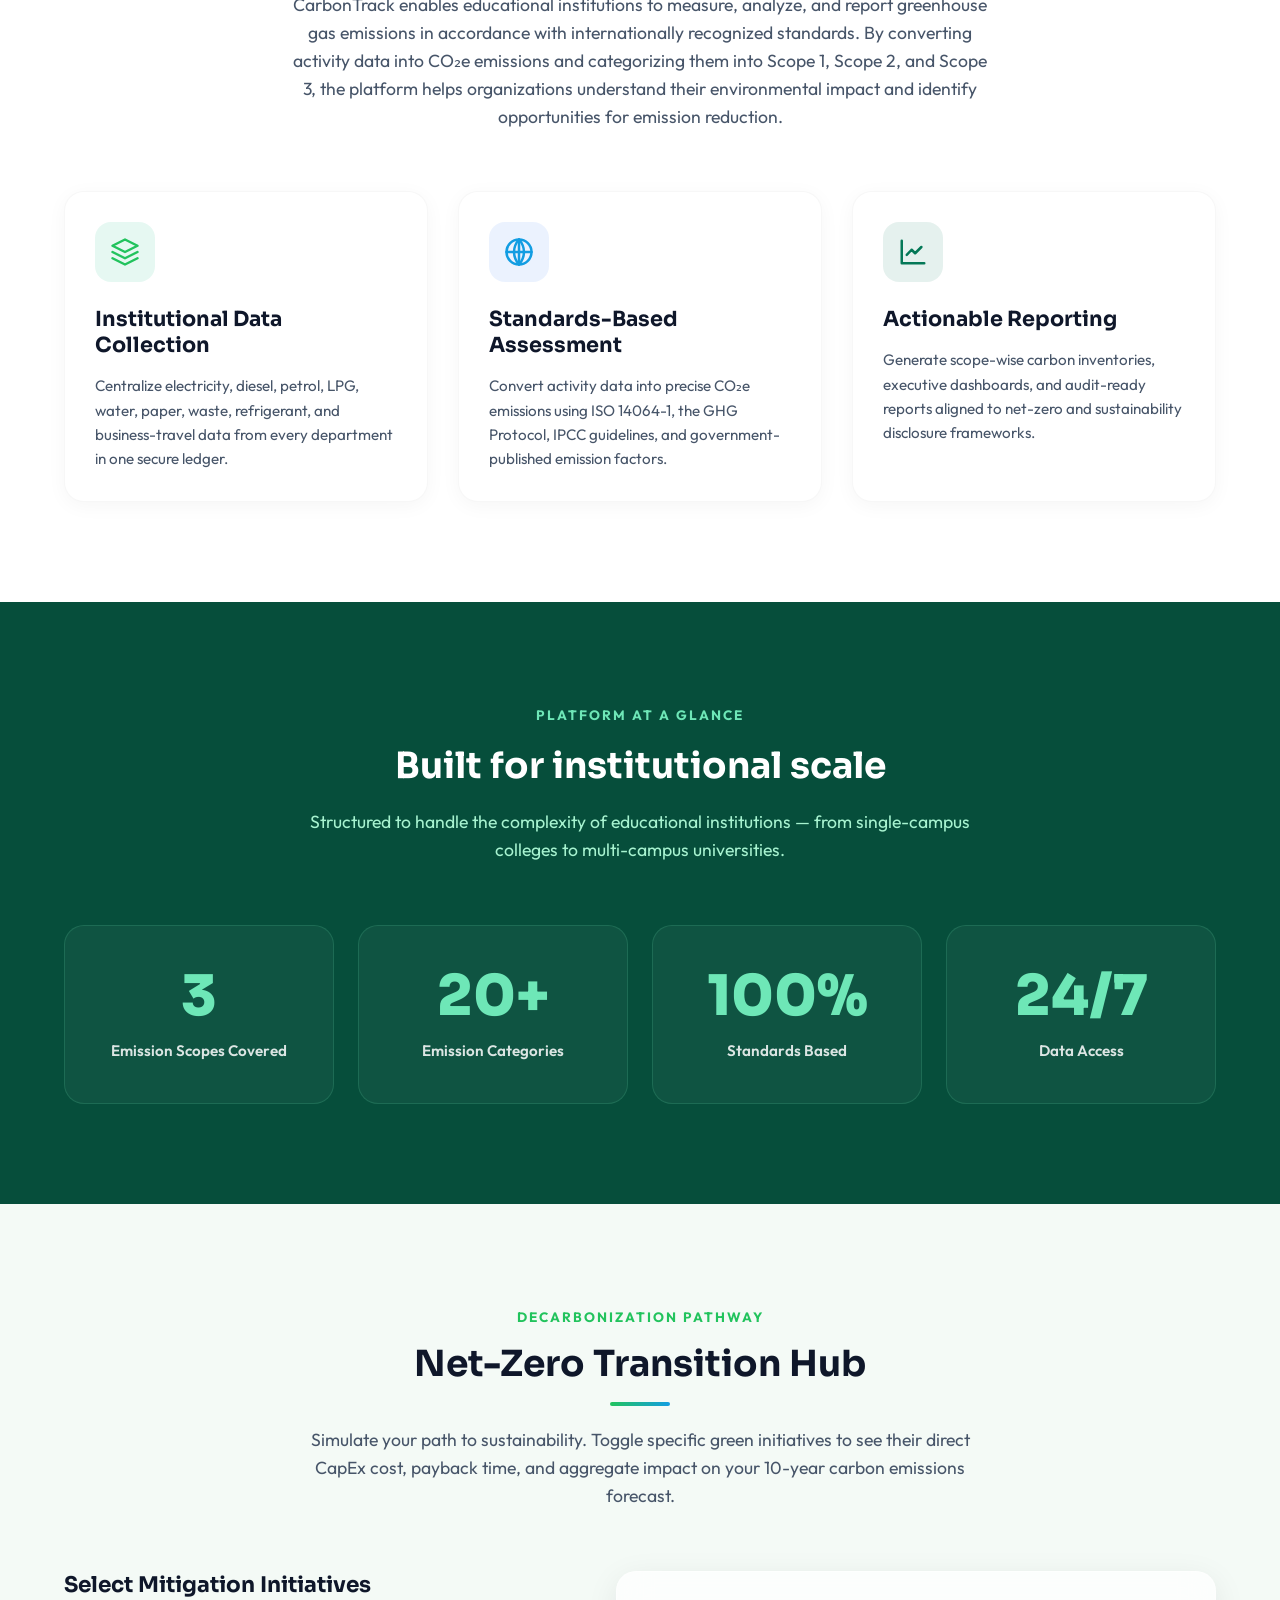
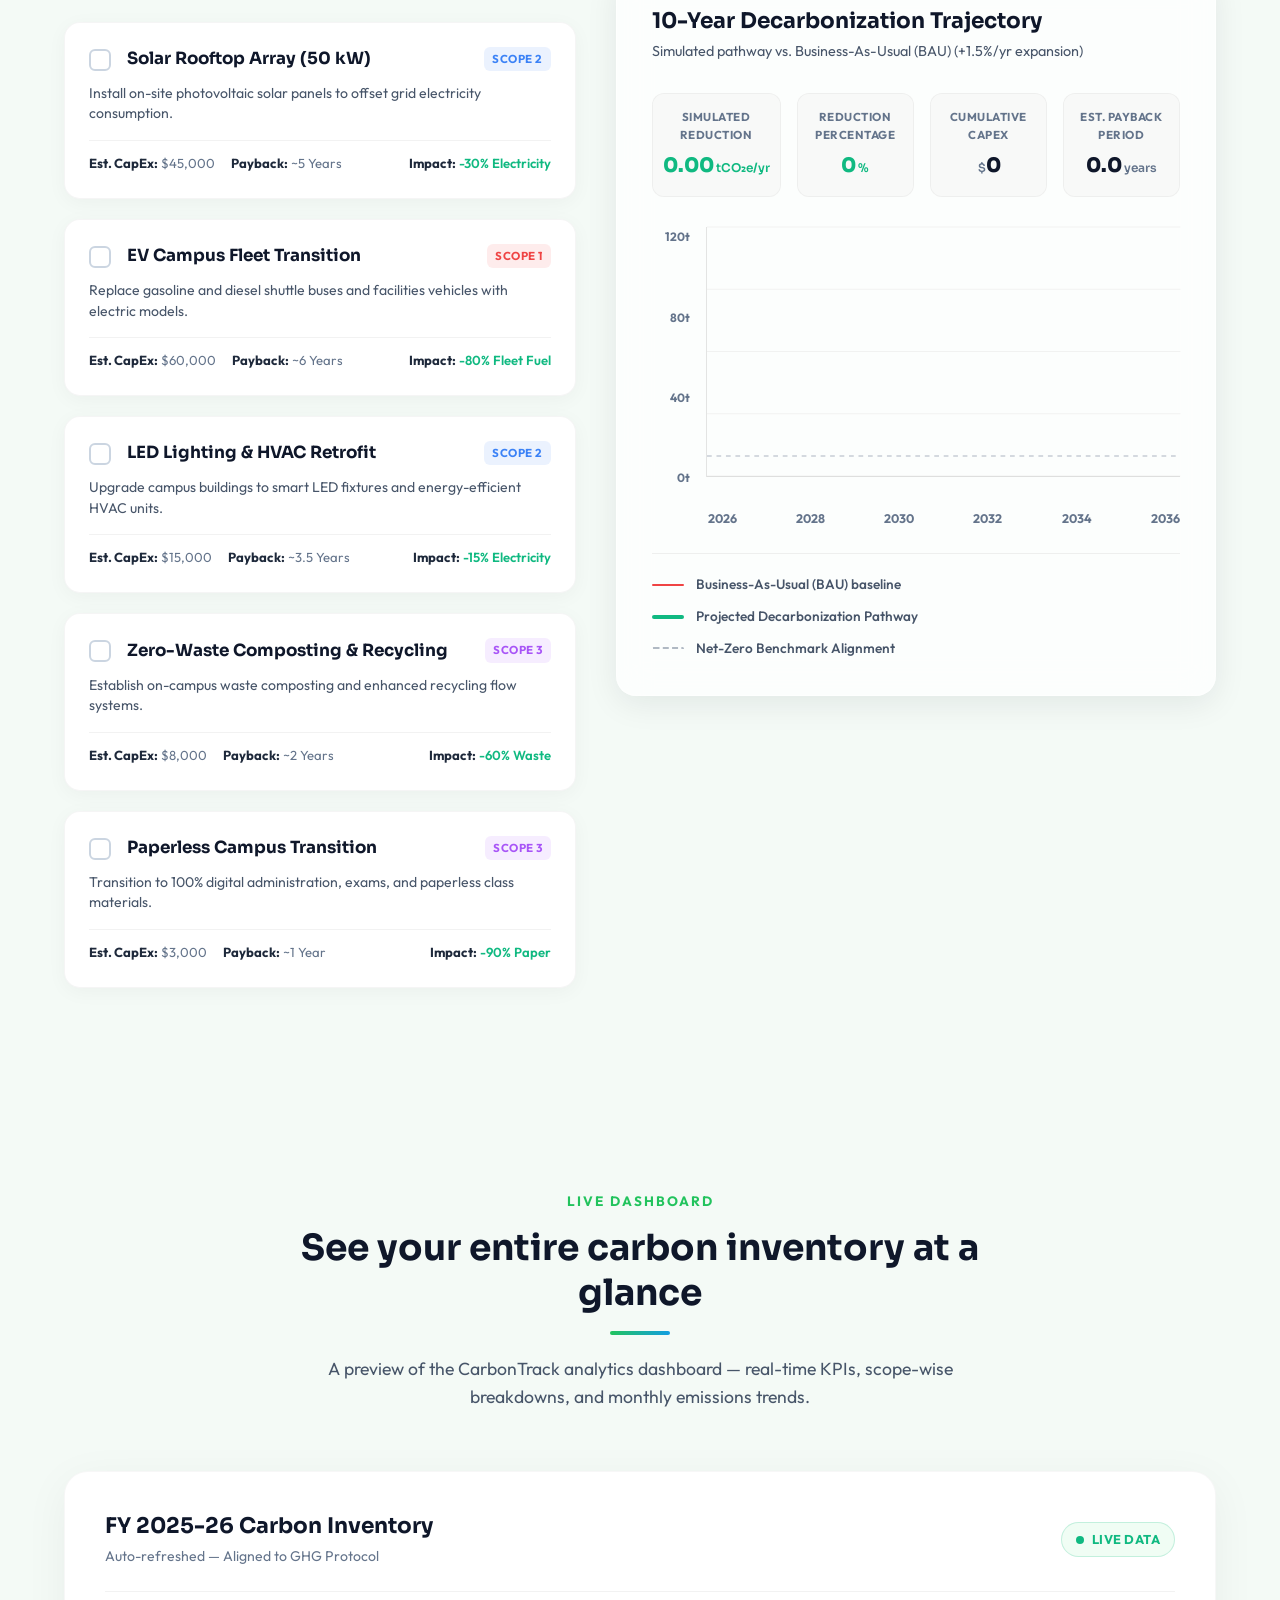
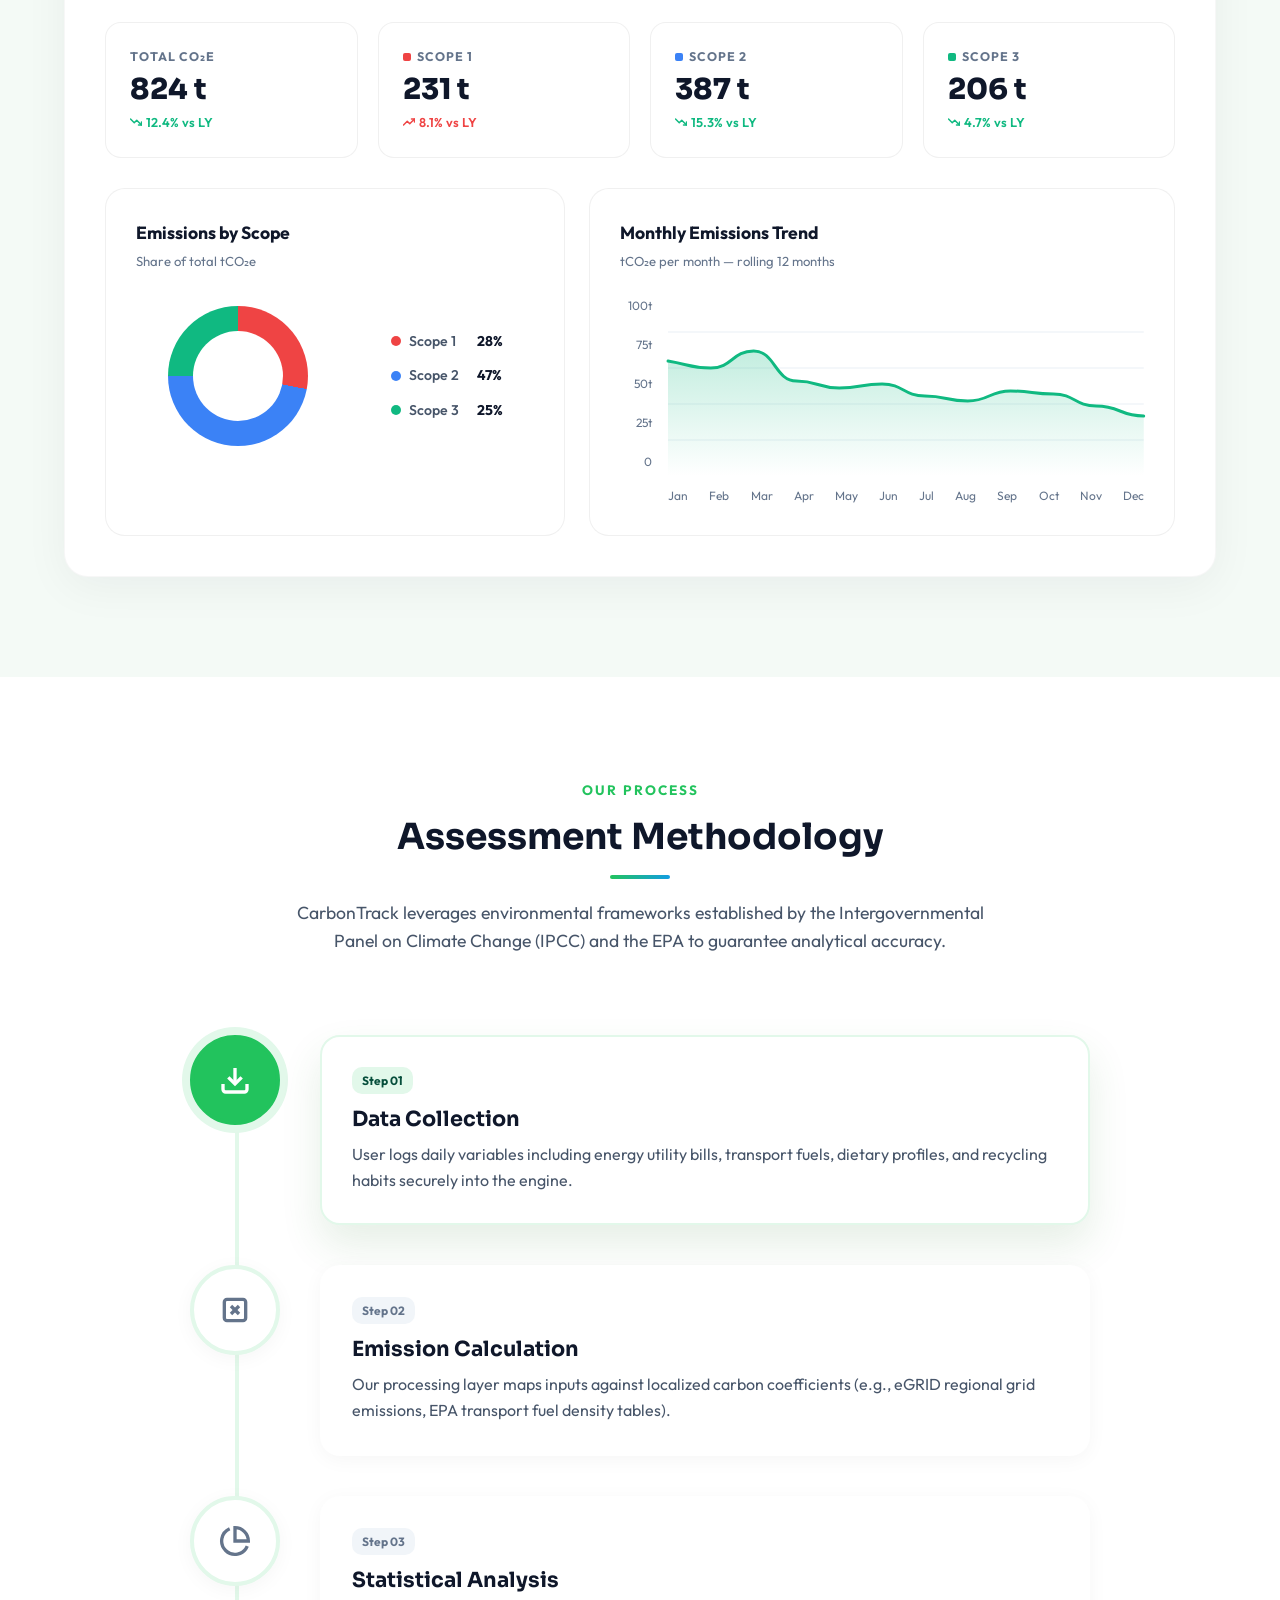
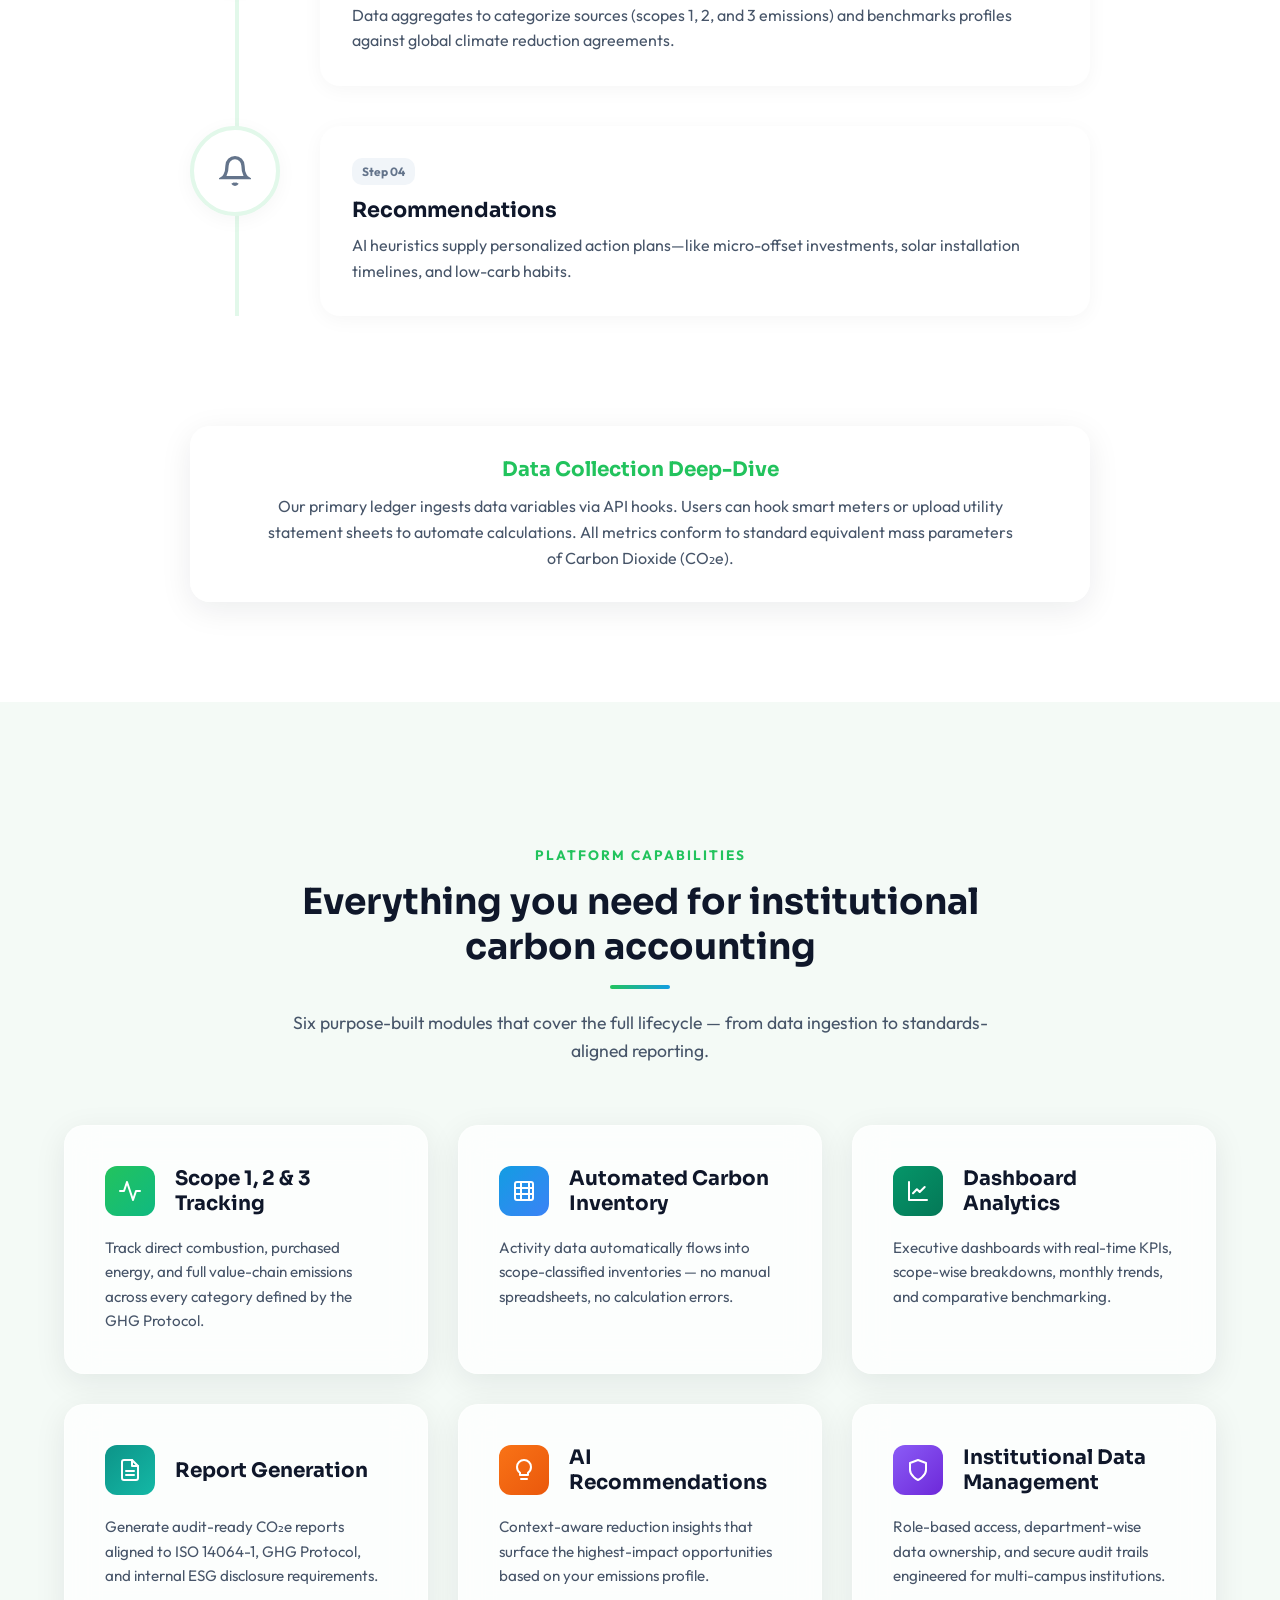
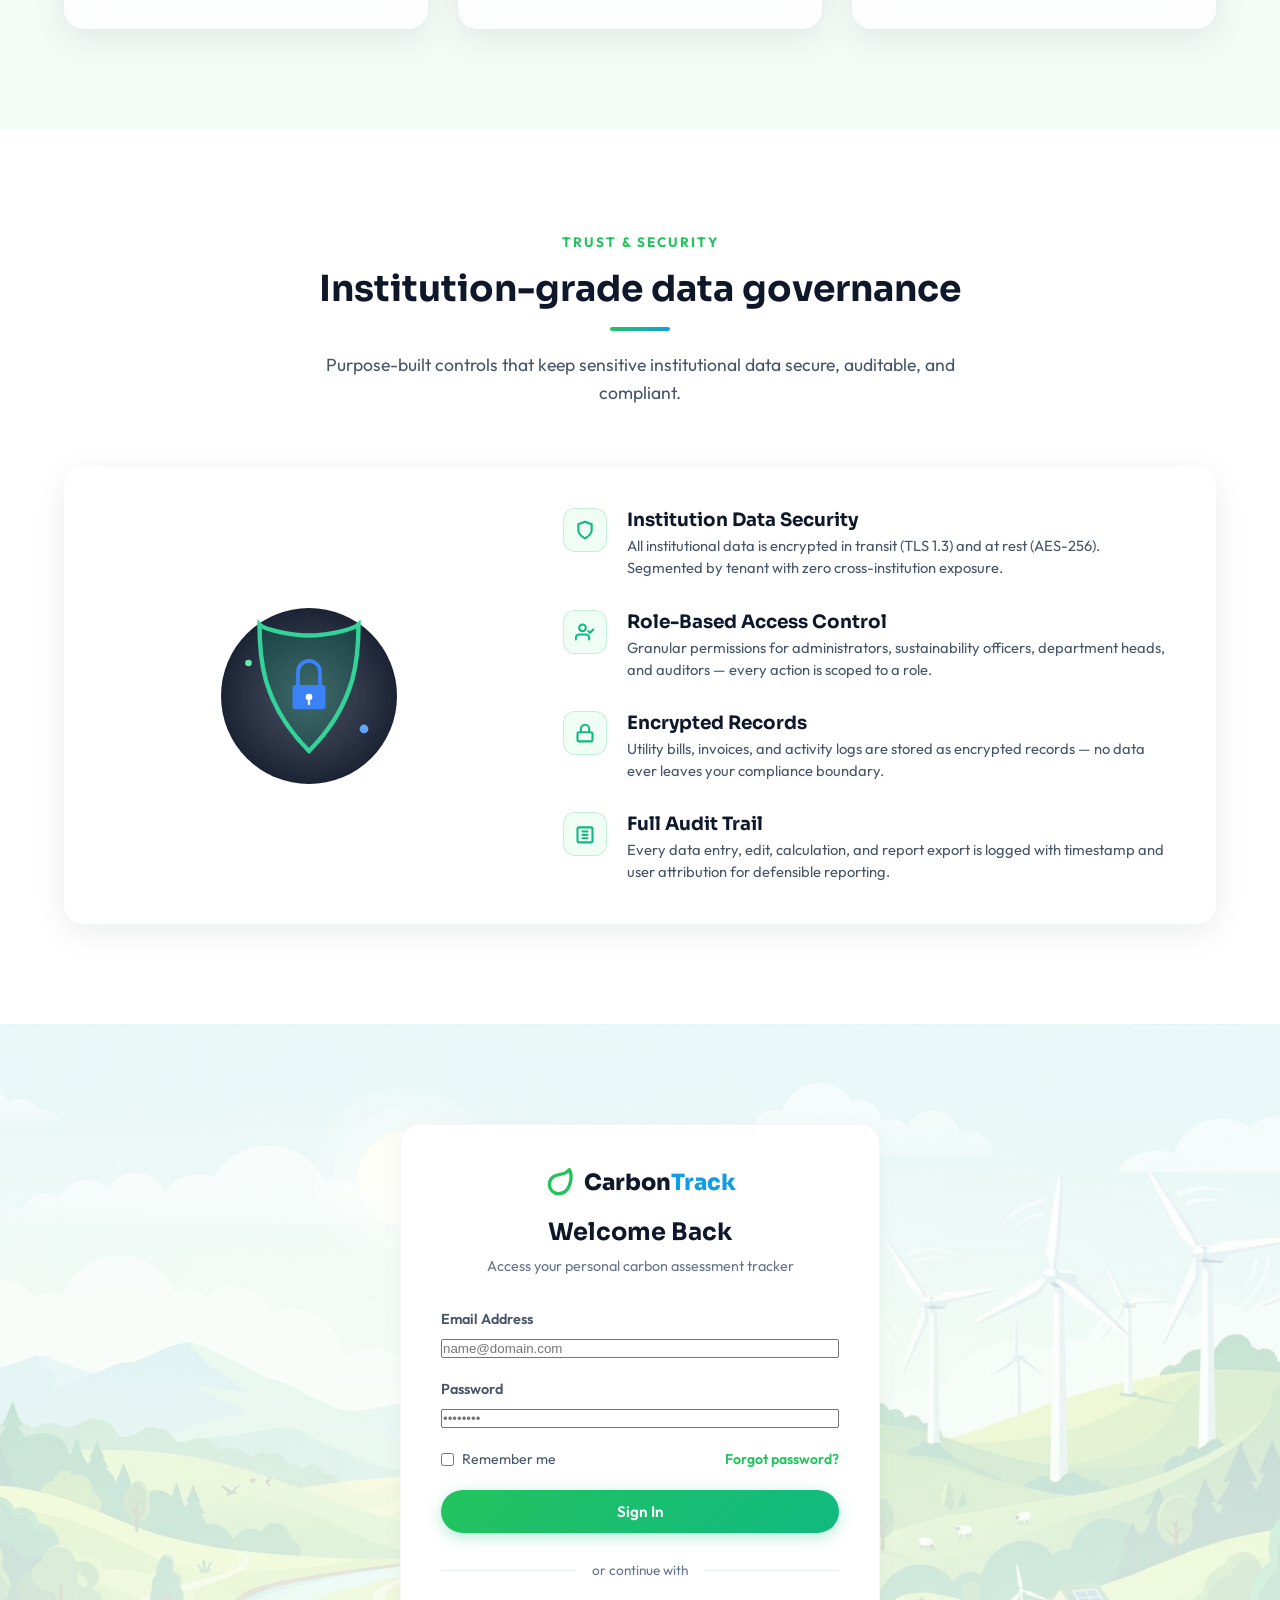
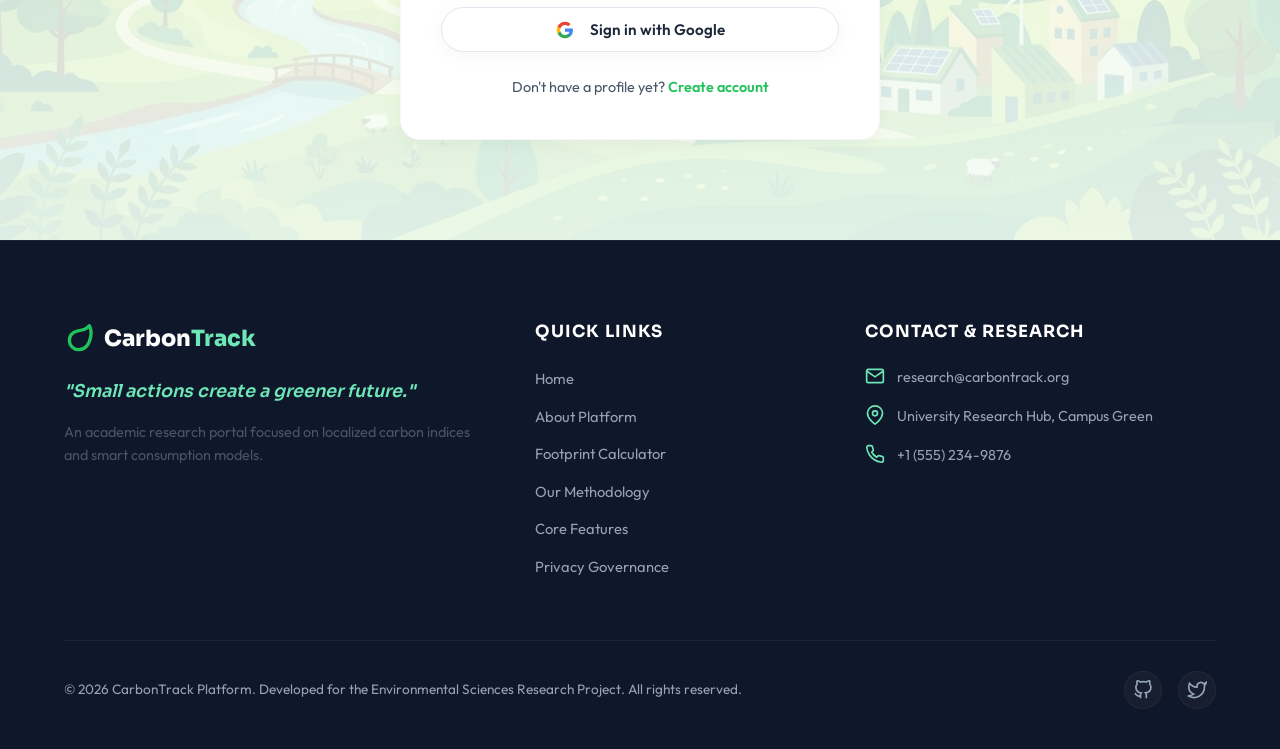
==== commit 7e480ffa: "feat: add calculator and update carbontrack layout and styles" ====
--- a/carbontrack/index.html
+++ b/carbontrack/index.html
@@ -32,6 +32,7 @@
                 <a href="#about" class="nav-link">About</a>
                 <a href="#methodology" class="nav-link">Methodology</a>
                 <a href="#features" class="nav-link">Features</a>
+                <a href="calculator.html" class="nav-link">Calculator</a>
                 <a href="#planner" class="nav-link">Planner</a>
                 <a href="#privacy" class="nav-link">Privacy</a>
                 <a href="#login" class="nav-btn-login-mobile">Login</a>
@@ -103,7 +104,7 @@
                     </div>
                 </div>
                 <div class="hero-ctas">
-                    <a href="#calculator" class="btn btn-primary">
+                    <a href="calculator.html" class="btn btn-primary">
                         <span>Explore Platform</span>
                         <svg width="18" height="18" viewBox="0 0 24 24" fill="none" stroke="currentColor" stroke-width="2"><line x1="5" y1="12" x2="19" y2="12"></line><polyline points="12 5 19 12 12 19"></polyline></svg>
                     </a>
@@ -350,204 +351,7 @@
         </div>
     </section>
 
-    <!-- Interactive Carbon Footprint Calculator Widget -->
-    <section class="calculator-section" id="calculator">
-        <div class="container">
-            <div class="section-header text-center">
-                <span class="section-label">Institutional Assessment</span>
-                <h2 class="section-title">Carbon Inventory Calculator</h2>
-                <div class="title-bar"></div>
-                <p class="section-desc">Enter annual activity data across Scope 1, 2, and 3 categories. Emissions are computed using standard CO₂e factors.</p>
-            </div>
-
-            <div class="calculator-wrapper glass-card">
-                <div class="calculator-form">
-                    <!-- Organization Sector Benchmarking Profile -->
-                    <div class="form-group-wrapper" style="margin-bottom: 24px; border-bottom: 1.5px solid rgba(0,0,0,0.06); padding-bottom: 20px;">
-                        <h4 class="form-section-title" style="margin-bottom: 12px;">
-                            <span class="title-left" style="color: var(--primary);">
-                                <span class="step-num" style="background: var(--primary); color: white; border-radius: 50%; width: 26px; height: 26px; display: inline-flex; align-items: center; justify-content: center; font-weight: 700; margin-right: 10px;">★</span> Organization Sector Profile
-                            </span>
-                        </h4>
-                        <div class="form-grid" style="grid-template-columns: 1fr;">
-                            <div class="form-control">
-                                <label for="organization-sector">Select Sector for Peer Benchmarking</label>
-                                <select id="organization-sector" style="width: 100%; padding: 12px 16px; border: 1.5px solid rgba(0,0,0,0.08); border-radius: 10px; font-family: inherit; font-size: 0.95rem; background: var(--white); color: var(--dark); outline: none; transition: var(--transition); cursor: pointer;">
-                                    <option value="tech-office">Technology Office (Benchmark: 35.00 tCO₂e)</option>
-                                    <option value="university">University Campus (Benchmark: 120.00 tCO₂e)</option>
-                                    <option value="manufacturing">Manufacturing Facility (Benchmark: 450.00 tCO₂e)</option>
-                                    <option value="retail">Retail Store (Benchmark: 25.00 tCO₂e)</option>
-                                </select>
-                            </div>
-                        </div>
-                    </div>
-
-                    <!-- Step 1: Scope 1 -->
-                    <div class="form-group-wrapper">
-                        <h4 class="form-section-title">
-                            <span class="title-left">
-                                <span class="step-num">1</span> Direct Emissions (Fuel & Refrigerants)
-                            </span>
-                            <span class="scope-badge scope1">Scope 1</span>
-                        </h4>
-                        <div class="form-grid">
-                            <div class="form-control">
-                                <label for="diesel-consumption">Diesel Consumption (L / year)</label>
-                                <input type="number" id="diesel-consumption" value="500" min="0">
-                            </div>
-                            <div class="form-control">
-                                <label for="petrol-consumption">Petrol Consumption (L / year)</label>
-                                <input type="number" id="petrol-consumption" value="300" min="0">
-                            </div>
-                            <div class="form-control">
-                                <label for="lpg-consumption">LPG Consumption (kg / year)</label>
-                                <input type="number" id="lpg-consumption" value="120" min="0">
-                            </div>
-                            <div class="form-control">
-                                <label for="refrigerant-leakage">Refrigerant Leakage (kg / year)</label>
-                                <input type="number" id="refrigerant-leakage" value="0.5" step="0.1" min="0">
-                            </div>
-                        </div>
-                    </div>
-
-                    <!-- Step 2: Scope 2 -->
-                    <div class="form-group-wrapper">
-                        <h4 class="form-section-title">
-                            <span class="title-left">
-                                <span class="step-num">2</span> Purchased Energy
-                            </span>
-                            <span class="scope-badge scope2">Scope 2</span>
-                        </h4>
-                        <div class="form-grid">
-                            <div class="form-control">
-                                <label for="electricity-consumption">Electricity Consumption (kWh / year)</label>
-                                <input type="number" id="electricity-consumption" value="25000" min="0">
-                            </div>
-                        </div>
-                    </div>
-
-                    <!-- Step 3: Scope 3 -->
-                    <div class="form-group-wrapper">
-                        <h4 class="form-section-title">
-                            <span class="title-left">
-                                <span class="step-num">3</span> Value Chain Emissions
-                            </span>
-                            <span class="scope-badge scope3">Scope 3</span>
-                        </h4>
-                        <div class="form-grid">
-                            <div class="form-control">
-                                <label for="water-consumption">Water Consumption (kL / year)</label>
-                                <input type="number" id="water-consumption" value="800" min="0">
-                            </div>
-                            <div class="form-control">
-                                <label for="paper-usage">Paper Usage (kg / year)</label>
-                                <input type="number" id="paper-usage" value="1200" min="0">
-                            </div>
-                            <div class="form-control">
-                                <label for="waste-generated">Waste Generated (kg / year)</label>
-                                <input type="number" id="waste-generated" value="2500" min="0">
-                            </div>
-                            <div class="form-control">
-                                <label for="business-travel">Business Travel (km / year)</label>
-                                <input type="number" id="business-travel" value="15000" min="0">
-                            </div>
-                        </div>
-                    </div>
-                </div>
-
-                <!-- Calculator Outputs (Visual meters) -->
-                <div class="calculator-results">
-                    <div class="results-header">
-                        <h3>Institution Carbon Inventory</h3>
-                        <p>Annualized CO₂e across Scope 1, 2 & 3</p>
-                    </div>
-
-                    <div class="emissions-score-box">
-                        <div class="score-number" id="carbon-score">29.07</div>
-                        <div class="score-unit">TONNES CO₂E / YEAR</div>
-                    </div>
-
-                    <!-- Scope Breakdown Bars -->
-                    <div class="scopes-breakdown">
-                        <div class="scope-row">
-                            <div class="scope-info">
-                                <span>Scope 1 — Direct</span>
-                                <span id="scope1-val">3.30 t</span>
-                            </div>
-                            <div class="scope-bar-track">
-                                <div class="scope-bar-fill scope1-fill" id="scope1-bar" style="width: 11.3%;"></div>
-                            </div>
-                        </div>
-                        <div class="scope-row">
-                            <div class="scope-info">
-                                <span>Scope 2 — Energy</span>
-                                <span id="scope2-val">20.50 t</span>
-                            </div>
-                            <div class="scope-bar-track">
-                                <div class="scope-bar-fill scope2-fill" id="scope2-bar" style="width: 70.5%;"></div>
-                            </div>
-                        </div>
-                        <div class="scope-row">
-                            <div class="scope-info">
-                                <span>Scope 3 — Value chain</span>
-                                <span id="scope3-val">5.28 t</span>
-                            </div>
-                            <div class="scope-bar-track">
-                                <div class="scope-bar-fill scope3-fill" id="scope3-bar" style="width: 18.2%;"></div>
-                            </div>
-                        </div>
-                    </div>
-
-                    <!-- Target Reduction Indicator -->
-                    <div class="target-box">
-                        <div class="target-header">
-                            <svg class="target-icon" viewBox="0 0 24 24" fill="none" stroke="currentColor" stroke-width="2.5" stroke-linecap="round" stroke-linejoin="round">
-                                <circle cx="12" cy="12" r="10"></circle>
-                                <circle cx="12" cy="12" r="6"></circle>
-                                <circle cx="12" cy="12" r="2"></circle>
-                            </svg>
-                            <span>30% Reduction Target</span>
-                        </div>
-                        <p class="target-text">To align with a science-based pathway, aim to reduce annual emissions to <strong id="target-val">20.35 tCO₂e</strong>.</p>
-                    </div>
-
-                    <!-- AI Insight Box -->
-                    <div class="insight-box">
-                        <div class="insight-header">
-                            <svg class="insight-icon" viewBox="0 0 24 24" fill="none" stroke="currentColor" stroke-width="2.5" stroke-linecap="round" stroke-linejoin="round">
-                                <polygon points="12 2 15.09 8.26 22 9.27 17 14.14 18.18 21.02 12 17.77 5.82 21.02 7 14.14 2 9.27 8.91 8.26 12 2"></polygon>
-                            </svg>
-                            <span>AI Insight</span>
-                        </div>
-                        <p class="insight-text" id="insight-text">Electricity consumption contributes 71% of your emissions. Prioritise reduction initiatives here for maximum impact.</p>
-                    </div>
-
-                    <!-- Mitigation Scenario Simulator -->
-                    <div class="mitigation-simulator-box" style="background: rgba(16, 185, 129, 0.05); border: 1.5px solid rgba(16, 185, 129, 0.15); border-radius: 12px; padding: 16px; margin-top: 16px; text-align: left;">
-                        <div class="mitigation-header" style="display: flex; align-items: center; justify-content: space-between; font-weight: 700; color: #10b981; font-size: 0.9rem; margin-bottom: 10px;">
-                            <span style="display: flex; align-items: center; gap: 8px;">
-                                <svg width="16" height="16" viewBox="0 0 24 24" fill="none" stroke="currentColor" stroke-width="2.5" stroke-linecap="round" stroke-linejoin="round"><path d="M12 2v20M17 5H9.5a3.5 3.5 0 0 0 0 7h5a3.5 3.5 0 0 1 0 7H6"></path></svg>
-                                Mitigation Simulator (Solar Shift)
-                            </span>
-                            <span class="savings-badge" id="savings-badge" style="background: #10b981; color: white; padding: 2px 8px; border-radius: 20px; font-size: 0.75rem; font-weight: 700; display: inline-block;">Saved: 0.00 t</span>
-                        </div>
-                        <div class="simulator-slider-control">
-                            <label for="solar-mitigation-slider" style="font-size: 0.8rem; color: var(--text-secondary); display: flex; justify-content: space-between; margin-bottom: 6px;">
-                                <span>Renewable Electricity Share:</span>
-                                <strong id="solar-slider-val">0%</strong>
-                            </label>
-                            <input type="range" id="solar-mitigation-slider" min="0" max="100" value="0" style="width: 100%; height: 6px; background: rgba(0,0,0,0.08); border-radius: 3px; outline: none; -webkit-appearance: none; cursor: pointer; display: block;">
-                        </div>
-                    </div>
-
-                    <div style="display: grid; grid-template-columns: 1fr 1fr; gap: 12px; margin-top: 16px;">
-                        <button class="btn btn-primary" id="recalculate-btn" style="width: 100%;">Recalculate</button>
-                        <button class="btn btn-secondary" id="export-esg-btn" style="width: 100%; background: transparent; border: 1.5px solid var(--primary); color: var(--primary); font-weight: 600; padding: 12px 20px; border-radius: 10px; cursor: pointer; transition: var(--transition);">Export Audit</button>
-                    </div>
-                </div>
-            </div>
-        </div>
-    </section>
+
 
     <!-- Net-Zero Transition Planner & Forecast Section -->
     <section class="planner-section" id="planner">
@@ -1308,7 +1112,7 @@
                     <ul class="footer-links">
                         <li><a href="#home">Home</a></li>
                         <li><a href="#about">About Platform</a></li>
-                        <li><a href="#calculator">Footprint Calculator</a></li>
+                        <li><a href="calculator.html">Footprint Calculator</a></li>
                         <li><a href="#methodology">Our Methodology</a></li>
                         <li><a href="#features">Core Features</a></li>
                         <li><a href="#privacy">Privacy Governance</a></li>
--- a/carbontrack/styles.css
+++ b/carbontrack/styles.css
@@ -2869,3 +2869,691 @@
         align-items: flex-start;
     }
 }
+
+/* ==========================================================================
+   11. Carbon Calculator Page Styles
+   ========================================================================== */
+.calculator-hero-section {
+    padding-top: 150px;
+    padding-bottom: 70px;
+    background: linear-gradient(135deg, rgba(235, 248, 240, 0.95) 0%, rgba(220, 240, 245, 0.95) 100%);
+    position: relative;
+    border-bottom: 1px solid rgba(16, 185, 129, 0.08);
+}
+body.dark-theme .calculator-hero-section {
+    background: linear-gradient(135deg, rgba(11, 19, 36, 0.95) 0%, rgba(16, 22, 38, 0.95) 100%);
+    border-bottom-color: rgba(255, 255, 255, 0.04);
+}
+
+.calculator-layout-wrapper {
+    display: flex;
+    flex-direction: column;
+    gap: 45px;
+    margin-bottom: 180px;
+}
+
+.calc-card {
+    border-radius: 24px;
+    border: 1px solid rgba(16, 185, 129, 0.08);
+    transition: var(--transition);
+}
+
+.calc-card:hover {
+    transform: translateY(-5px);
+    box-shadow: 0 20px 40px rgba(16, 185, 129, 0.06);
+    border-color: rgba(16, 185, 129, 0.18);
+}
+
+body.dark-theme .calc-card:hover {
+    box-shadow: 0 20px 40px rgba(0, 0, 0, 0.3);
+    border-color: rgba(255, 255, 255, 0.08);
+}
+
+.calc-card-header {
+    display: flex;
+    align-items: center;
+    gap: 22px;
+    margin-bottom: 28px;
+    flex-wrap: wrap;
+}
+
+.calc-card-header .header-titles {
+    flex: 1;
+    min-width: 250px;
+}
+
+.calc-card-header .header-titles h3 {
+    font-size: 1.45rem;
+    color: var(--dark);
+    margin-bottom: 6px;
+    font-weight: 700;
+}
+body.dark-theme .calc-card-header .header-titles h3 {
+    color: #f8fafc;
+}
+
+.calc-card-header .header-titles p {
+    font-size: 0.88rem;
+    color: var(--text-secondary);
+}
+body.dark-theme .calc-card-header .header-titles p {
+    color: #94a3b8;
+}
+
+.calc-card-header .header-actions {
+    display: flex;
+    gap: 12px;
+}
+
+.header-icon-box {
+    display: inline-flex;
+    align-items: center;
+    justify-content: center;
+    width: 56px;
+    height: 56px;
+    border-radius: 16px;
+    flex-shrink: 0;
+    box-shadow: 0 6px 12px rgba(0,0,0,0.02);
+    transition: var(--transition);
+}
+
+.calc-card:hover .header-icon-box {
+    transform: scale(1.08) rotate(3deg);
+}
+
+.header-icon-box.bg-green {
+    background: rgba(16, 185, 129, 0.12);
+    color: #10B981;
+}
+.header-icon-box.bg-yellow {
+    background: rgba(245, 158, 11, 0.12);
+    color: #F59E0B;
+}
+.header-icon-box.bg-red {
+    background: rgba(239, 68, 68, 0.12);
+    color: #EF4444;
+}
+.header-icon-box.bg-purple {
+    background: rgba(139, 92, 246, 0.12);
+    color: #8B5CF6;
+}
+.header-icon-box.bg-orange {
+    background: rgba(249, 115, 22, 0.12);
+    color: #F97316;
+}
+.header-icon-box.bg-teal {
+    background: rgba(20, 184, 166, 0.12);
+    color: #14B8A6;
+}
+.header-icon-box.bg-dark {
+    background: rgba(15, 23, 42, 0.12);
+    color: #475569;
+}
+body.dark-theme .header-icon-box.bg-dark {
+    background: rgba(255, 255, 255, 0.08);
+    color: #e2e8f0;
+}
+
+.header-icon-box svg {
+    width: 26px;
+    height: 26px;
+}
+
+.calculator-form-grid {
+    display: grid;
+    grid-template-columns: repeat(3, 1fr);
+    gap: 24px;
+}
+@media (max-width: 1024px) {
+    .calculator-form-grid {
+        grid-template-columns: repeat(2, 1fr);
+    }
+}
+@media (max-width: 640px) {
+    .calculator-form-grid {
+        grid-template-columns: 1fr;
+    }
+}
+
+.nested-form-section {
+    background: rgba(255, 255, 255, 0.45);
+    border: 1px solid rgba(16, 185, 129, 0.08);
+    border-radius: 20px;
+    padding: 30px;
+    box-shadow: inset 0 2px 4px rgba(0,0,0,0.01);
+    transition: var(--transition);
+}
+body.dark-theme .nested-form-section {
+    background: rgba(15, 23, 42, 0.35);
+    border-color: rgba(255, 255, 255, 0.04);
+}
+
+.nested-form-section:hover {
+    border-color: rgba(16, 185, 129, 0.16);
+    box-shadow: 0 15px 30px rgba(16, 185, 129, 0.02);
+}
+
+.nested-form-section .nested-title {
+    font-size: 1.15rem;
+    color: var(--dark);
+    margin-bottom: 6px;
+    font-weight: 600;
+}
+body.dark-theme .nested-form-section .nested-title {
+    color: #f8fafc;
+}
+
+.nested-form-section .nested-subtitle {
+    font-size: 0.85rem;
+    color: var(--text-secondary);
+    margin-bottom: 20px;
+}
+
+.table-container {
+    overflow-x: auto;
+    width: 100%;
+    margin-bottom: 20px;
+    border-radius: 16px;
+    border: 1.5px solid rgba(0, 0, 0, 0.04);
+    box-shadow: 0 4px 12px rgba(0,0,0,0.01);
+}
+body.dark-theme .table-container {
+    border-color: rgba(255, 255, 255, 0.06);
+}
+
+.calc-table {
+    width: 100%;
+    border-collapse: collapse;
+    min-width: 1000px;
+    text-align: left;
+}
+
+.calc-table th {
+    background: linear-gradient(90deg, rgba(16, 185, 129, 0.06), rgba(59, 130, 246, 0.02));
+    color: var(--text-primary);
+    font-weight: 700;
+    font-size: 0.85rem;
+    text-transform: uppercase;
+    letter-spacing: 1px;
+    padding: 16px 14px;
+    border-bottom: 2px solid rgba(16, 185, 129, 0.1);
+}
+body.dark-theme .calc-table th {
+    background: linear-gradient(90deg, rgba(255, 255, 255, 0.03), rgba(255, 255, 255, 0.01));
+    color: #cbd5e1;
+    border-bottom-color: rgba(255, 255, 255, 0.08);
+}
+
+.calc-table td {
+    padding: 12px 14px;
+    border-bottom: 1px solid rgba(0, 0, 0, 0.03);
+    vertical-align: middle;
+    font-size: 0.92rem;
+}
+body.dark-theme .calc-table td {
+    border-bottom-color: rgba(255, 255, 255, 0.04);
+}
+
+.calc-table tr {
+    transition: var(--transition);
+}
+.calc-table tbody tr:hover {
+    background-color: rgba(16, 185, 129, 0.02);
+}
+body.dark-theme .calc-table tbody tr:hover {
+    background-color: rgba(255, 255, 255, 0.01);
+}
+
+.calc-table select,
+.calc-table input[type="number"],
+.calc-table input[type="text"] {
+    width: 100%;
+    padding: 10px 14px !important;
+    border-radius: 10px !important;
+    border: 1.5px solid rgba(0,0,0,0.06) !important;
+    outline: none !important;
+    font-family: var(--font-sans) !important;
+    font-size: 0.88rem !important;
+    background: rgba(255, 255, 255, 0.6) !important;
+    color: var(--dark) !important;
+    transition: var(--transition) !important;
+}
+body.dark-theme .calc-table select,
+body.dark-theme .calc-table input[type="number"],
+body.dark-theme .calc-table input[type="text"] {
+    background: rgba(15, 23, 42, 0.3) !important;
+    border-color: rgba(255,255,255,0.06) !important;
+    color: #f8fafc !important;
+}
+
+.calc-table select:focus,
+.calc-table input:focus {
+    border-color: var(--primary) !important;
+    background: var(--white) !important;
+    box-shadow: 0 0 0 3px rgba(16, 185, 129, 0.15) !important;
+}
+body.dark-theme .calc-table select:focus,
+body.dark-theme .calc-table input:focus {
+    background: rgba(15, 23, 42, 0.7) !important;
+}
+
+.readonly-input {
+    background-color: rgba(0, 0, 0, 0.03) !important;
+    color: var(--text-muted) !important;
+    border-color: rgba(0, 0, 0, 0.03) !important;
+    cursor: not-allowed;
+}
+body.dark-theme .readonly-input {
+    background-color: rgba(15, 23, 42, 0.7) !important;
+    color: #64748b !important;
+}
+
+.text-em-day {
+    color: #10B981;
+    font-weight: 700;
+}
+.text-em-month {
+    color: #3B82F6;
+    font-weight: 700;
+}
+.text-em-year {
+    color: #84CC16;
+    font-weight: 700;
+}
+.text-em-year-tons {
+    color: #0D9488;
+    font-weight: 700;
+}
+
+.btn-delete-row {
+    background: transparent;
+    border: none;
+    color: #EF4444;
+    cursor: pointer;
+    padding: 8px;
+    border-radius: 8px;
+    transition: var(--transition);
+    display: inline-flex;
+    align-items: center;
+    justify-content: center;
+}
+.btn-delete-row:hover {
+    background: rgba(239, 68, 68, 0.08);
+    transform: scale(1.15);
+}
+
+.btn-add {
+    background: var(--white);
+    color: var(--primary);
+    border: 1.5px solid rgba(16, 185, 129, 0.2);
+    padding: 11px 22px;
+    font-size: 0.88rem;
+    border-radius: 12px;
+    font-weight: 600;
+    cursor: pointer;
+    display: inline-flex;
+    align-items: center;
+    gap: 8px;
+    box-shadow: var(--card-shadow);
+    transition: var(--transition);
+}
+.btn-add:hover {
+    background: var(--primary-light);
+    border-color: var(--primary);
+    color: var(--primary-hover);
+    transform: translateY(-2px);
+}
+body.dark-theme .btn-add {
+    background: rgba(30, 41, 59, 0.3);
+    border-color: rgba(16, 185, 129, 0.3);
+    color: #34d399;
+}
+body.dark-theme .btn-add:hover {
+    background: rgba(16, 185, 129, 0.1);
+    color: #6ee7b7;
+}
+
+.btn-export {
+    background: var(--white);
+    color: var(--text-primary);
+    border: 1.5px solid rgba(0, 0, 0, 0.08);
+    padding: 10px 18px;
+    font-size: 0.88rem;
+    border-radius: 12px;
+    font-weight: 600;
+    cursor: pointer;
+    display: inline-flex;
+    align-items: center;
+    gap: 8px;
+    transition: var(--transition);
+}
+.btn-export:hover {
+    border-color: var(--primary);
+    color: var(--primary);
+    transform: translateY(-2px);
+}
+body.dark-theme .btn-export {
+    background: rgba(30, 41, 59, 0.3);
+    border-color: rgba(255, 255, 255, 0.06);
+    color: #e2e8f0;
+}
+
+.result-display-box {
+    background: linear-gradient(135deg, rgba(13, 148, 136, 0.05), rgba(16, 185, 129, 0.02));
+    border: 1.5px solid rgba(13, 148, 136, 0.18);
+    color: #0D9488;
+    font-weight: 800;
+    padding: 12px 18px;
+    border-radius: 14px;
+    font-size: 1.15rem;
+    height: 52px;
+    display: flex;
+    align-items: center;
+    font-family: var(--font-sans);
+    box-shadow: inset 0 2px 4px rgba(13, 148, 136, 0.02);
+}
+body.dark-theme .result-display-box {
+    background: linear-gradient(135deg, rgba(13, 148, 136, 0.1), rgba(16, 185, 129, 0.05));
+    border-color: rgba(13, 148, 136, 0.28);
+    color: #2dd4bf;
+}
+
+.formulas-container {
+    display: grid;
+    grid-template-columns: repeat(2, 1fr);
+    gap: 20px;
+}
+@media (max-width: 768px) {
+    .formulas-container {
+        grid-template-columns: 1fr;
+    }
+}
+
+.formula-box {
+    background: rgba(15, 23, 42, 0.01);
+    border: 1px dashed rgba(16, 185, 129, 0.15);
+    border-radius: 16px;
+    padding: 20px;
+    font-size: 0.95rem;
+    color: var(--text-secondary);
+    transition: var(--transition);
+}
+.formula-box:hover {
+    border-color: var(--primary);
+    background: rgba(16, 185, 129, 0.01);
+}
+body.dark-theme .formula-box {
+    background: rgba(255, 255, 255, 0.005);
+    border-color: rgba(255, 255, 255, 0.06);
+    color: #94a3b8;
+}
+.formula-box strong {
+    color: var(--primary);
+}
+
+/* Premium Floating Summary Dashboard widget */
+.sticky-summary-widget {
+    position: fixed;
+    bottom: 24px;
+    left: 50%;
+    transform: translateX(-50%);
+    width: calc(100% - 48px);
+    max-width: var(--max-width);
+    background: rgba(255, 255, 255, 0.85);
+    backdrop-filter: blur(20px);
+    -webkit-backdrop-filter: blur(20px);
+    border: 1.5px solid rgba(16, 185, 129, 0.2);
+    box-shadow: 0 15px 40px rgba(15, 23, 42, 0.12);
+    border-radius: 24px;
+    padding: 16px 28px;
+    z-index: 999;
+    transition: var(--transition);
+}
+
+body.dark-theme .sticky-summary-widget {
+    background: rgba(15, 23, 42, 0.85);
+    border-color: rgba(255, 255, 255, 0.08);
+    box-shadow: 0 15px 40px rgba(0, 0, 0, 0.4);
+}
+
+.summary-widget-container {
+    display: flex;
+    justify-content: space-between;
+    align-items: center;
+    gap: 30px;
+    flex-wrap: wrap;
+}
+
+.summary-stat-box {
+    display: flex;
+    flex-direction: column;
+    gap: 4px;
+}
+
+.summary-stat-box .stat-label {
+    font-size: 0.72rem;
+    font-weight: 700;
+    text-transform: uppercase;
+    letter-spacing: 1.5px;
+    color: var(--text-muted);
+}
+body.dark-theme .summary-stat-box .stat-label {
+    color: #64748b;
+}
+
+.summary-stat-box .stat-value {
+    font-size: 1.85rem;
+    font-weight: 800;
+    font-family: var(--font-display);
+    color: var(--dark);
+    display: flex;
+    align-items: baseline;
+    gap: 4px;
+}
+body.dark-theme .summary-stat-box .stat-value {
+    color: #f8fafc;
+}
+
+.summary-stat-box .stat-unit {
+    font-size: 0.85rem;
+    font-weight: 500;
+    color: var(--text-muted);
+}
+
+.summary-stat-box .stat-value.text-red {
+    color: #EF4444;
+}
+.summary-stat-box .stat-value.text-green {
+    color: #10B981;
+}
+
+.summary-stat-box.highlight {
+    background: rgba(16, 185, 129, 0.06);
+    padding: 10px 20px;
+    border-radius: 14px;
+    border: 1.5px solid rgba(16, 185, 129, 0.16);
+}
+body.dark-theme .summary-stat-box.highlight {
+    background: rgba(16, 185, 129, 0.12);
+    border-color: rgba(16, 185, 129, 0.24);
+}
+.summary-stat-box.highlight .stat-value {
+    color: #059669;
+}
+body.dark-theme .summary-stat-box.highlight .stat-value {
+    color: #34D399;
+}
+
+.summary-actions {
+    display: flex;
+    gap: 16px;
+}
+
+.summary-actions .btn {
+    padding: 12px 24px;
+    font-size: 0.9rem;
+    border-radius: 12px;
+}
+
+@media (max-width: 768px) {
+    .sticky-summary-widget {
+        bottom: 12px;
+        left: 12px;
+        transform: none;
+        width: calc(100% - 24px);
+        border-radius: 20px;
+        padding: 16px;
+    }
+    .summary-widget-container {
+        flex-direction: column;
+        align-items: stretch;
+        gap: 20px;
+    }
+    .summary-actions {
+        justify-content: stretch;
+    }
+    .summary-actions .btn {
+        flex: 1;
+    }
+    .calculator-layout-wrapper {
+        margin-bottom: 280px;
+    }
+}
+
+/* Specific Section Customization - Organization Details */
+.org-details-card {
+    background: linear-gradient(135deg, #f3faf6 0%, #e8f5f8 100%) !important;
+    border: 1px solid rgba(16, 185, 129, 0.12) !important;
+    border-radius: 20px !important;
+    padding: 36px 40px !important;
+    box-shadow: 0 4px 20px rgba(0,0,0,0.01) !important;
+    transition: var(--transition) !important;
+}
+
+body.dark-theme .org-details-card {
+    background: linear-gradient(135deg, rgba(16, 185, 129, 0.05) 0%, rgba(13, 148, 136, 0.05) 100%) !important;
+    border-color: rgba(255, 255, 255, 0.06) !important;
+}
+
+.org-details-header {
+    margin-bottom: 24px;
+}
+
+.org-details-title-row {
+    display: flex;
+    align-items: center;
+    gap: 10px;
+    margin-bottom: 6px;
+}
+
+.org-details-icon {
+    display: inline-flex;
+    align-items: center;
+    justify-content: center;
+    color: #047857;
+    width: 24px;
+    height: 24px;
+    flex-shrink: 0;
+}
+body.dark-theme .org-details-icon {
+    color: #34d399;
+}
+
+.org-details-icon svg {
+    width: 24px;
+    height: 24px;
+}
+
+.org-details-title-row h3 {
+    font-size: 1.25rem;
+    font-weight: 700;
+    color: #111827;
+    margin: 0;
+}
+body.dark-theme .org-details-title-row h3 {
+    color: #f8fafc;
+}
+
+.org-details-subtitle {
+    font-size: 0.88rem;
+    color: #6b7280;
+    margin: 0;
+}
+body.dark-theme .org-details-subtitle {
+    color: #94a3b8;
+}
+
+.org-details-card .form-control label {
+    font-size: 0.88rem;
+    font-weight: 600;
+    color: #1f2937;
+    margin-bottom: 6px;
+}
+body.dark-theme .org-details-card .form-control label {
+    color: #cbd5e1;
+}
+
+.org-details-card .form-control input {
+    background-color: #ffffff !important;
+    border: 1px solid rgba(0, 0, 0, 0.08) !important;
+    border-radius: 10px !important;
+    padding: 12px 16px !important;
+    font-size: 0.92rem !important;
+    color: #1f2937 !important;
+    box-shadow: 0 1px 2px 0 rgba(0, 0, 0, 0.04) !important;
+    transition: var(--transition) !important;
+}
+body.dark-theme .org-details-card .form-control input {
+    background-color: rgba(15, 23, 42, 0.75) !important;
+    border-color: rgba(255, 255, 255, 0.06) !important;
+    color: #f8fafc !important;
+    box-shadow: none !important;
+}
+
+.org-details-card .form-control input::placeholder {
+    color: #9ca3af !important;
+}
+body.dark-theme .org-details-card .form-control input::placeholder {
+    color: #64748b !important;
+}
+
+.org-details-card .form-control input:focus {
+    border-color: #047857 !important;
+    box-shadow: 0 0 0 3px rgba(4, 120, 87, 0.15) !important;
+    background-color: #ffffff !important;
+}
+body.dark-theme .org-details-card .form-control input:focus {
+    background-color: rgba(15, 23, 42, 0.8) !important;
+    border-color: #34d399 !important;
+    box-shadow: 0 0 0 3px rgba(52, 211, 153, 0.15) !important;
+}
+
+/* Explicit widths for Table Form Elements to prevent column squishing */
+.vehicle-type {
+    min-width: 140px;
+}
+.fuel-type {
+    min-width: 120px;
+}
+.energy-type {
+    min-width: 220px;
+}
+.energy-unit {
+    min-width: 100px;
+}
+.lpg-type {
+    min-width: 180px;
+}
+.paper-type {
+    min-width: 210px;
+}
+.tree-species {
+    min-width: 150px;
+}
+
+.calc-table input[type="number"] {
+    min-width: 90px;
+}
+.calc-table input.readonly-input {
+    min-width: 90px;
+}
